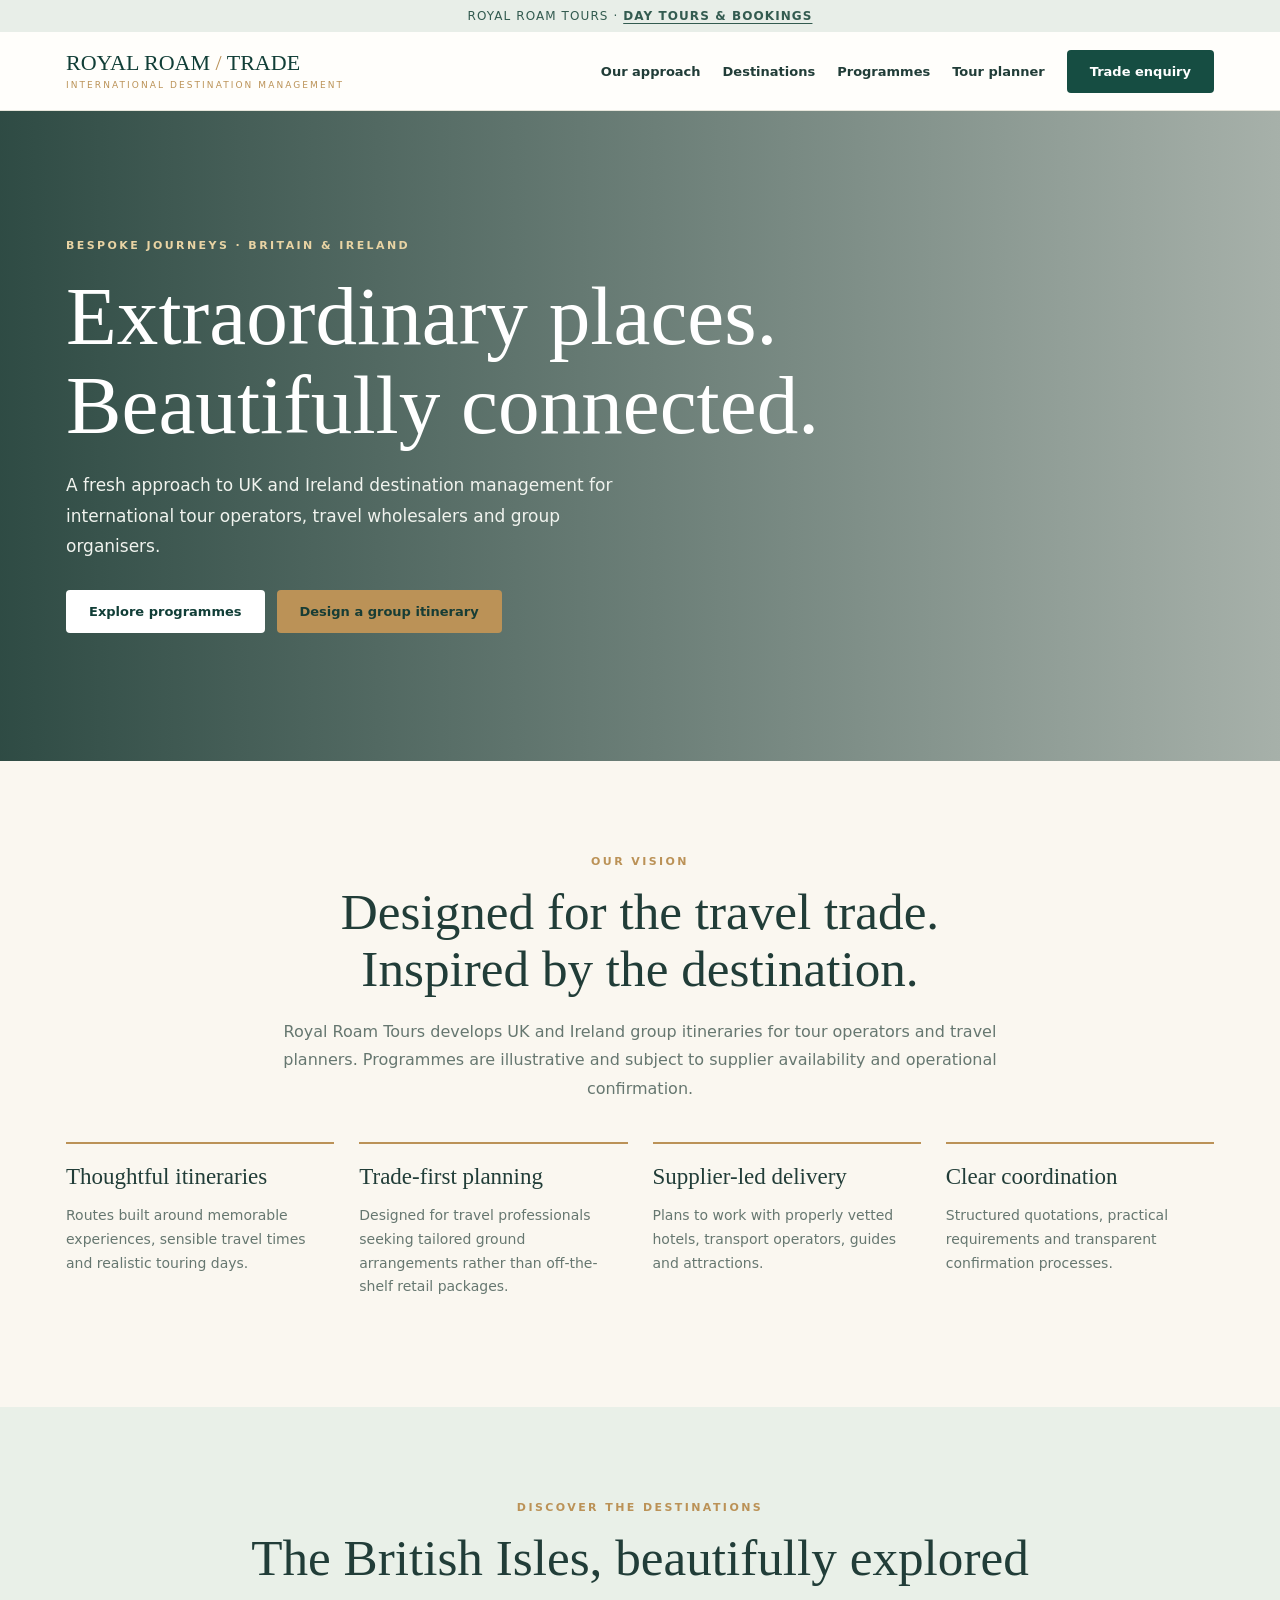
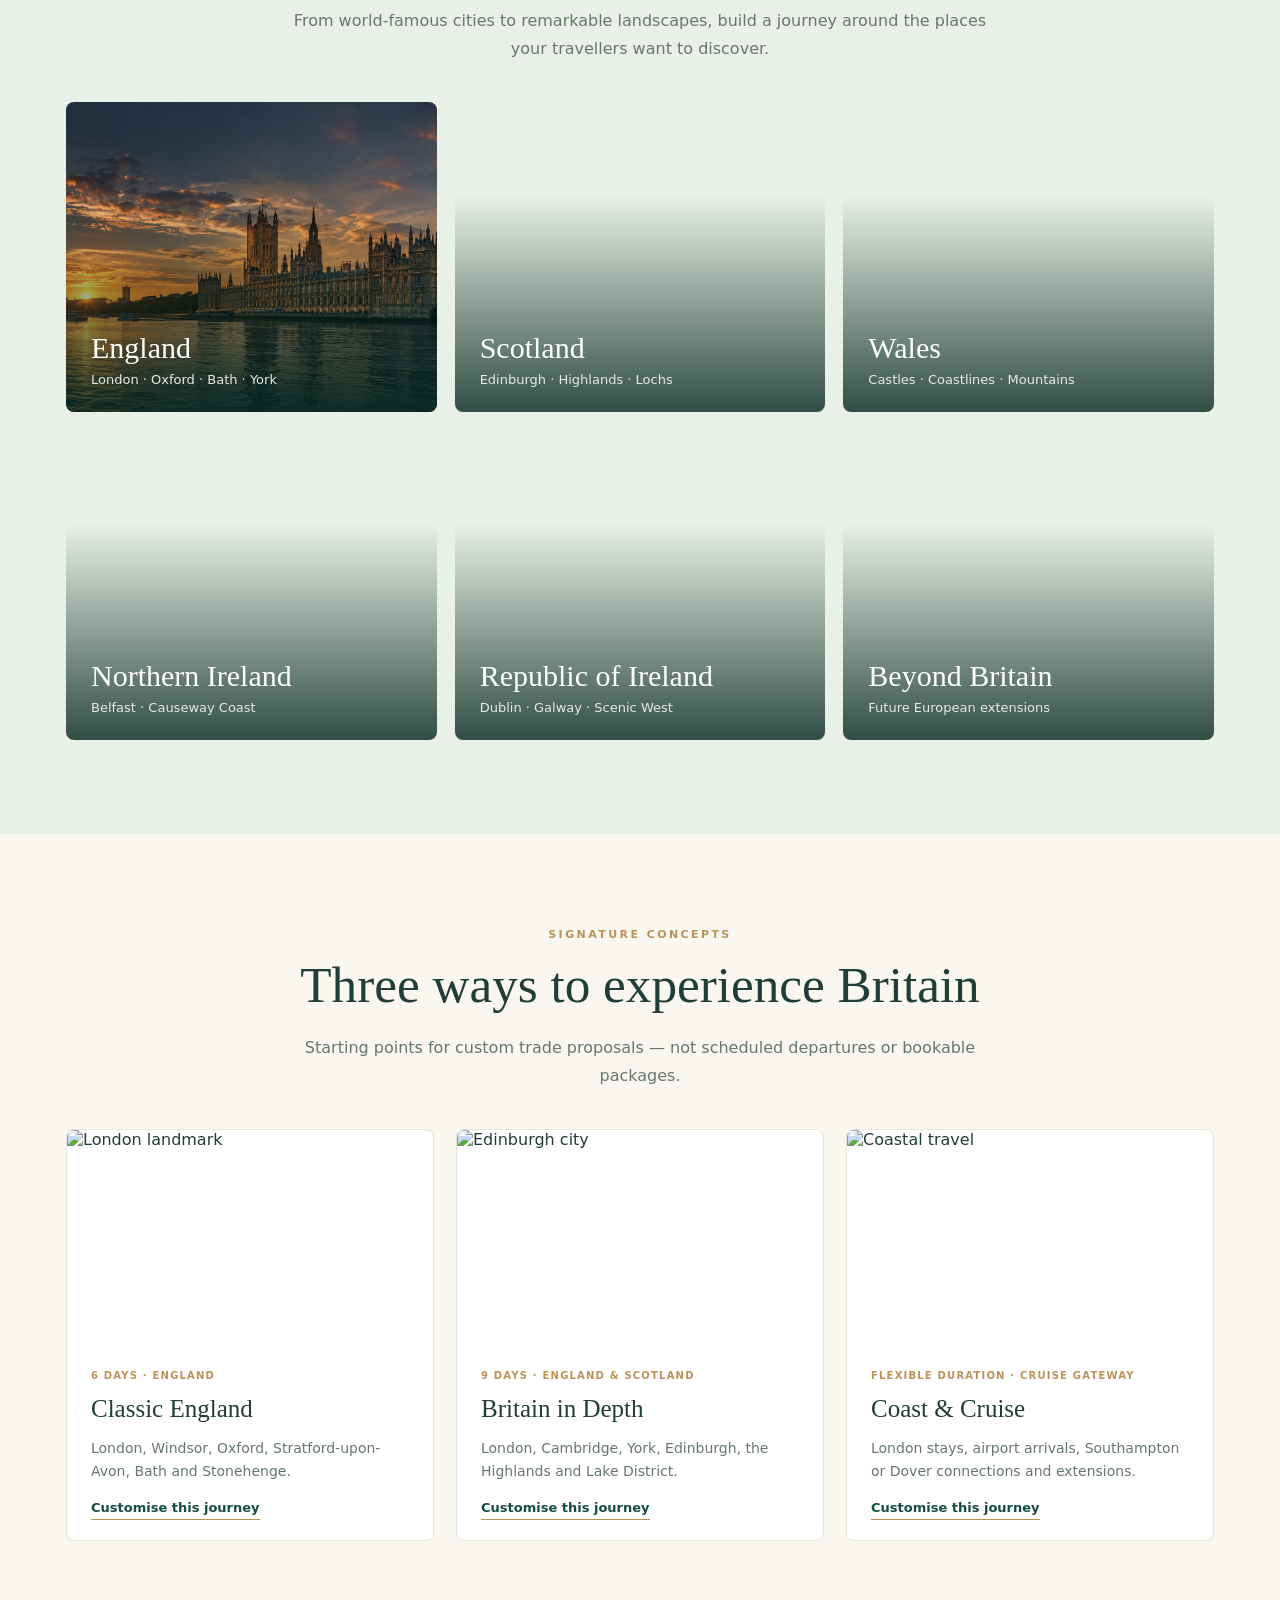
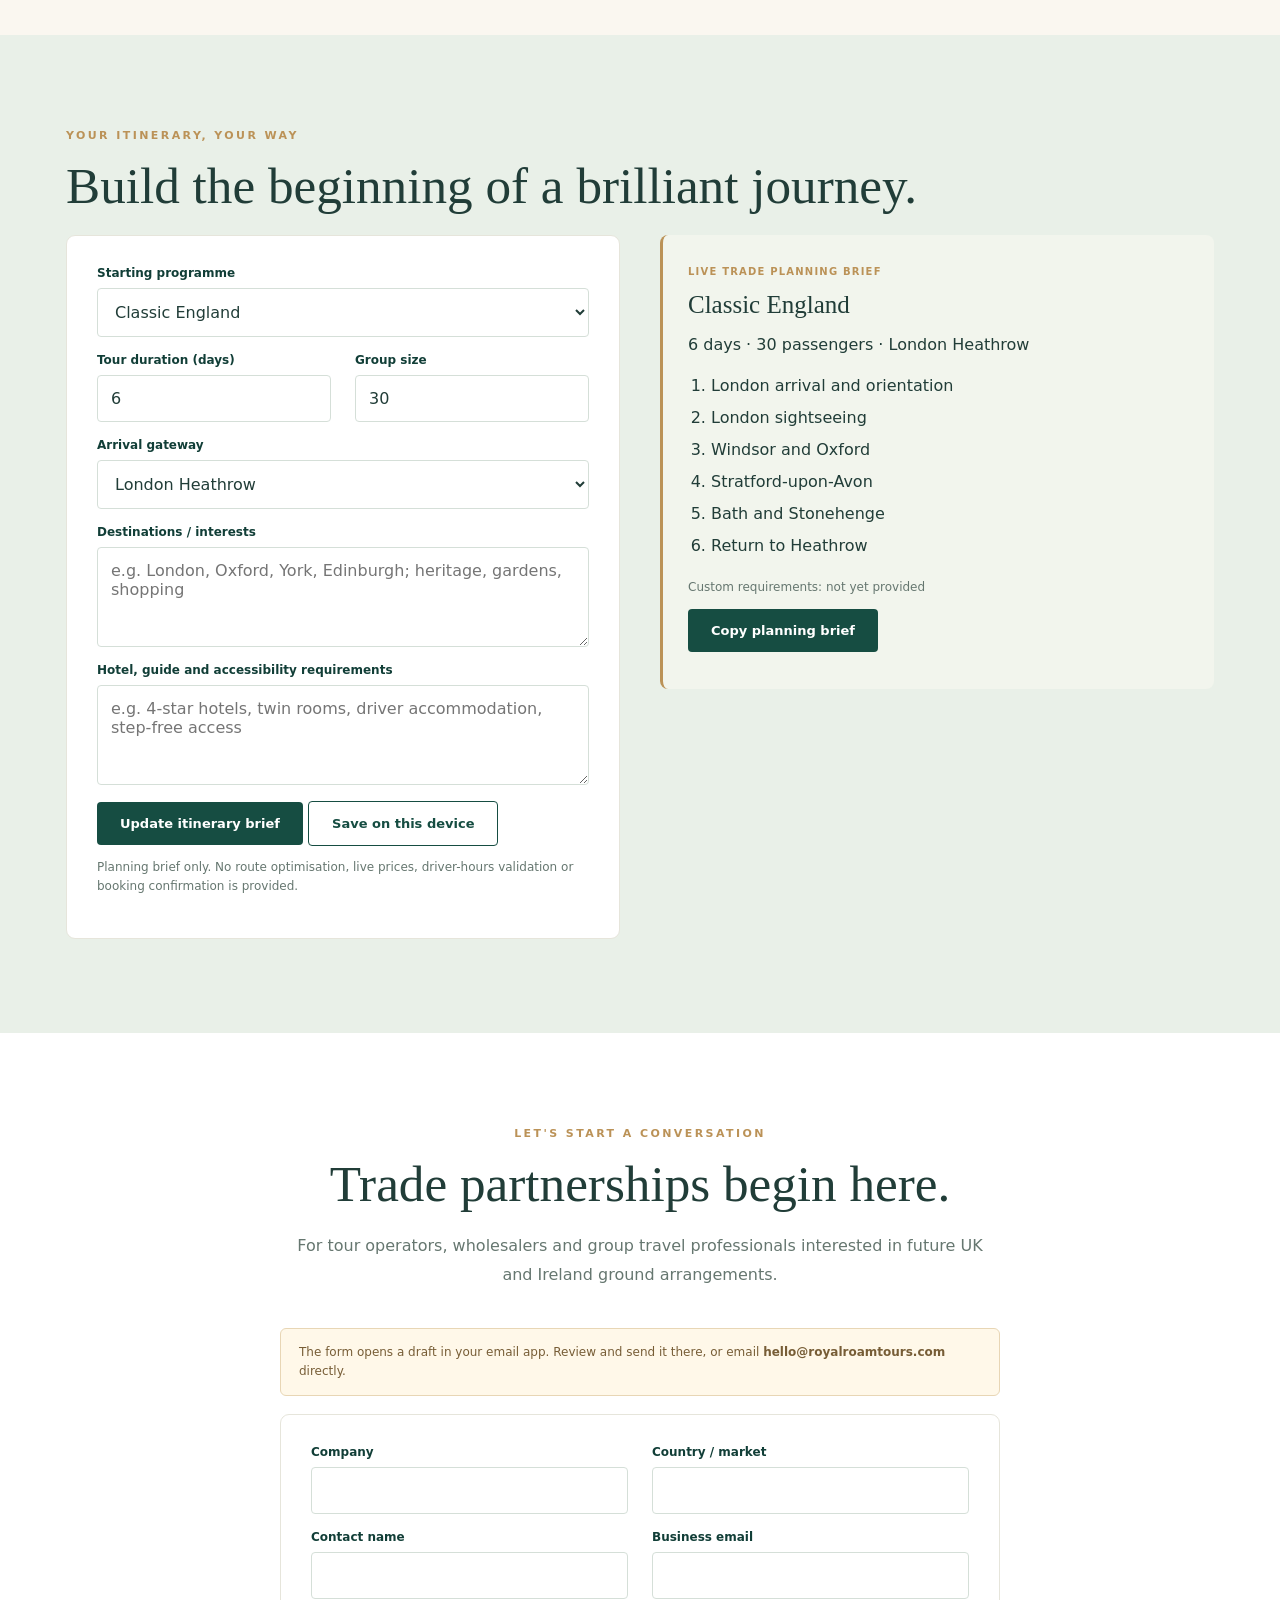
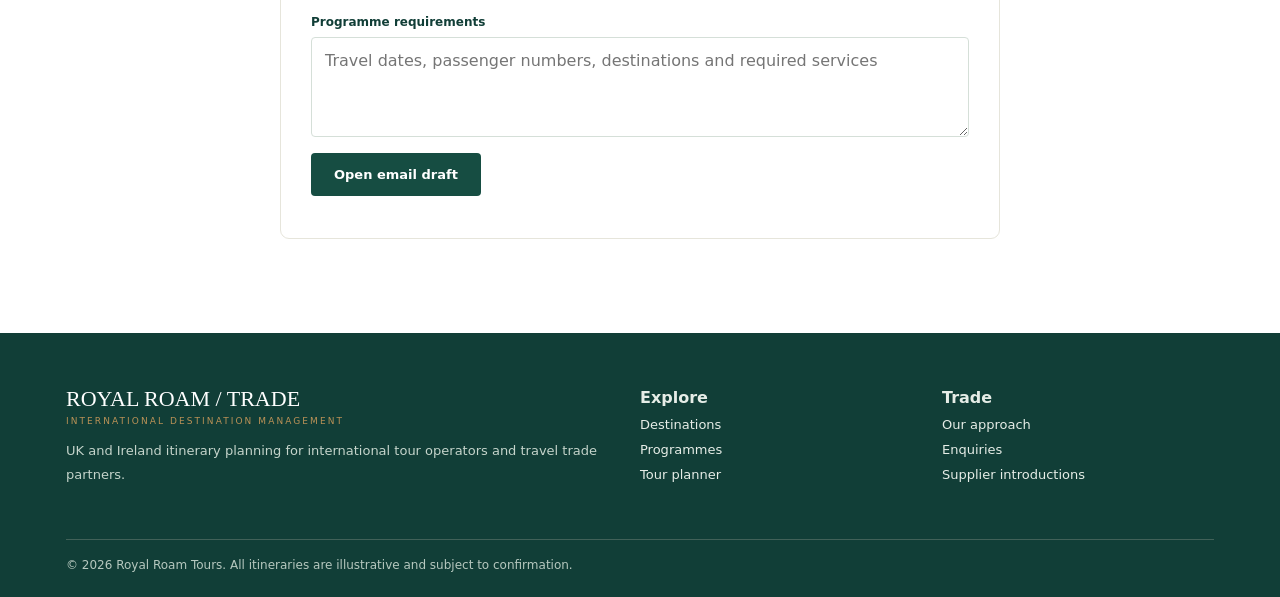
==== index.html @ 5bdb4b86 "Make Royal Roam Travel Trade the homepage" ====
<!doctype html><html lang="en"><head><meta charset="utf-8"><meta name="viewport" content="width=device-width,initial-scale=1"><meta name="description" content="Explore bespoke UK and Ireland group touring programmes, destination management and trade itinerary planning for international travel professionals."><title>Royal Roam Tours | UK &amp; Ireland Destination Management</title><link rel="canonical" href="https://royalroamtours.com/"><style>
:root{--green:#164d42;--deep:#113e37;--gold:#bb9257;--cream:#faf7f0;--ink:#213d38;--muted:#667770;--line:#e6e5db}*{box-sizing:border-box}html{scroll-behavior:smooth}body{margin:0;background:var(--cream);color:var(--ink);font-family:Inter,ui-sans-serif,system-ui,-apple-system,'Segoe UI',sans-serif}a{color:inherit;text-decoration:none}button,input,select,textarea{font:inherit}button{cursor:pointer}.wrap{max-width:1200px;margin:auto;padding:0 26px}.top{background:#e8eee8;color:#335b50;text-align:center;padding:9px;font-size:12px;letter-spacing:.09em;text-transform:uppercase}.nav{background:#fffefb;position:sticky;top:0;z-index:5;border-bottom:1px solid var(--line)}.navin{display:flex;align-items:center;justify-content:space-between;gap:18px;min-height:78px}.brand{font-family:Georgia,serif;font-size:22px;color:var(--deep);line-height:1}.brand small{display:block;font-family:system-ui;font-size:9px;letter-spacing:.23em;color:var(--gold);margin-top:7px}.links{display:flex;gap:22px;align-items:center;font-size:13px;font-weight:600}.btn{display:inline-flex;align-items:center;justify-content:center;border:0;background:var(--green);color:white;padding:14px 23px;border-radius:4px;font-weight:650;font-size:13px}.btn.alt{background:#fff;color:var(--deep)}.btn.outline{background:transparent;color:var(--green);border:1px solid var(--green)}.menu{display:none;background:none;border:0;font-size:24px;color:var(--green)}.hero{min-height:650px;display:flex;align-items:center;position:relative;background:linear-gradient(90deg,rgba(11,45,38,.85),rgba(11,45,38,.35)),url('https://images.unsplash.com/photo-1513635269975-59663e0ac1ad?w=1800&q=85') center/cover}.hero .content{max-width:760px;padding:100px 0;color:#fff}.eyebrow{font-size:11px;letter-spacing:.22em;text-transform:uppercase;color:var(--gold);font-weight:800}.hero .eyebrow{color:#e9d4a4}h1,h2,h3{font-family:Georgia,'Times New Roman',serif;font-weight:400}h1{font-size:clamp(44px,6.5vw,84px);line-height:1.07;margin:20px 0}h2{font-size:clamp(32px,4vw,52px);line-height:1.12;margin:15px 0 20px}h3{font-size:25px;margin:12px 0}.hero p{max-width:570px;font-size:17px;line-height:1.8;color:#f0f3ee}.actions{display:flex;gap:12px;flex-wrap:wrap;margin-top:28px}.section{padding:94px 0}.center{text-align:center}.intro{max-width:720px;margin:0 auto 38px;color:var(--muted);line-height:1.8}.grid{display:grid;grid-template-columns:repeat(3,1fr);gap:22px}.destgrid{display:grid;grid-template-columns:repeat(3,1fr);gap:18px}.destination{min-height:310px;border-radius:8px;overflow:hidden;position:relative;background-size:cover;background-position:center;display:flex;align-items:end}.destination:before{content:'';position:absolute;inset:0;background:linear-gradient(0deg,rgba(8,42,34,.82),transparent 70%)}.destination>div{position:relative;color:white;padding:25px}.destination h3{margin:0 0 7px;font-size:30px}.destination p{margin:0;color:#e9eae4;font-size:13px}.card{background:white;border:1px solid var(--line);border-radius:8px;overflow:hidden}.card img{width:100%;height:210px;object-fit:cover;display:block}.cardbody{padding:24px}.card p{line-height:1.65;color:var(--muted);font-size:14px}.pill{font-size:10px;letter-spacing:.12em;text-transform:uppercase;color:var(--gold);font-weight:800}.textlink{color:var(--green);font-weight:750;font-size:13px;border-bottom:1px solid var(--gold);padding-bottom:4px}.band{background:#e9f0e8}.features{display:grid;grid-template-columns:repeat(4,1fr);gap:25px}.feature{border-top:2px solid var(--gold);padding-top:20px}.feature b{font-family:Georgia,serif;font-size:23px;font-weight:400}.feature p{font-size:14px;line-height:1.7;color:var(--muted)}.builder{display:grid;grid-template-columns:1fr 1fr;gap:40px;align-items:start}.panel{background:white;padding:30px;border:1px solid var(--line);border-radius:9px}.field{display:flex;flex-direction:column;gap:8px;margin-bottom:16px}.field label{font-size:12px;font-weight:750;color:var(--deep)}input,select,textarea{padding:13px;border:1px solid #d5dfd8;background:#fff;border-radius:4px;width:100%;color:var(--ink)}textarea{min-height:100px;resize:vertical}.preview{background:#f2f5ed;padding:25px;border-radius:8px;border-left:3px solid var(--gold)}.preview ol{line-height:2;color:var(--ink);padding-left:23px}.small{font-size:12px;line-height:1.6;color:var(--muted)}.footer{background:var(--deep);color:#e6ede7;padding:55px 0 25px}.footergrid{display:grid;grid-template-columns:2fr 1fr 1fr;gap:30px}.footer p{font-size:13px;line-height:1.8;color:#c5d4cb}.footer a{display:block;font-size:13px;margin:10px 0}.copyright{margin-top:40px;border-top:1px solid #416158;padding-top:18px;color:#b6c8bf;font-size:12px}.notice{background:#fff8e9;border:1px solid #e8d6b5;padding:14px 18px;font-size:12px;line-height:1.6;color:#775d36;border-radius:6px}.two{display:grid;grid-template-columns:1fr 1fr;gap:24px}.contact{background:#fff}.status{font-size:12px;margin-top:12px;color:var(--green)}@media(max-width:850px){.links{display:none;position:absolute;top:78px;left:0;right:0;background:white;flex-direction:column;padding:20px;box-shadow:0 12px 25px #0001}.links.open{display:flex}.menu{display:block}.grid,.destgrid{grid-template-columns:repeat(2,1fr)}.features{grid-template-columns:repeat(2,1fr)}.builder{grid-template-columns:1fr}.hero{min-height:580px}}@media(max-width:560px){.wrap{padding:0 19px}.grid,.destgrid,.two,.footergrid{grid-template-columns:1fr}.section{padding:65px 0}.hero .content{padding:70px 0}.features{grid-template-columns:1fr 1fr}.navin{min-height:70px}.links{top:70px}.brand{font-size:18px}.panel{padding:20px}}
</style></head><body><div class="top" id="travel-trade">Royal Roam Tours · <a href="/tours.html" style="text-decoration:underline;text-underline-offset:3px;font-weight:700">Day tours &amp; bookings</a></div><header class="nav"><div class="wrap navin"><a class="brand" href="#home">ROYAL ROAM<span style="color:#b99158"> / </span>TRADE<small>INTERNATIONAL DESTINATION MANAGEMENT</small></a><button class="menu" id="menu" aria-label="Toggle navigation" aria-expanded="false">☰</button><nav class="links" id="links"><a href="#about">Our approach</a><a href="#destinations">Destinations</a><a href="#programmes">Programmes</a><a href="#planner">Tour planner</a><a href="#contact" class="btn">Trade enquiry</a></nav></div></header><main><section class="hero" id="home"><div class="wrap" style="width:100%"><div class="content"><div class="eyebrow">Bespoke journeys · Britain & Ireland</div><h1>Extraordinary places.<br>Beautifully connected.</h1><p>A fresh approach to UK and Ireland destination management for international tour operators, travel wholesalers and group organisers.</p><div class="actions"><a class="btn alt" href="#programmes">Explore programmes</a><a class="btn" style="background:#bb9257;color:#173d35" href="#planner">Design a group itinerary</a></div></div></div></section><section class="section" id="about"><div class="wrap center"><div class="eyebrow">Our vision</div><h2>Designed for the travel trade.<br>Inspired by the destination.</h2><p class="intro">Royal Roam Tours develops UK and Ireland group itineraries for tour operators and travel planners. Programmes are illustrative and subject to supplier availability and operational confirmation.</p><div class="features" style="text-align:left"><div class="feature"><b>Thoughtful itineraries</b><p>Routes built around memorable experiences, sensible travel times and realistic touring days.</p></div><div class="feature"><b>Trade-first planning</b><p>Designed for travel professionals seeking tailored ground arrangements rather than off-the-shelf retail packages.</p></div><div class="feature"><b>Supplier-led delivery</b><p>Plans to work with properly vetted hotels, transport operators, guides and attractions.</p></div><div class="feature"><b>Clear coordination</b><p>Structured quotations, practical requirements and transparent confirmation processes.</p></div></div></div></section><section class="section band" id="destinations"><div class="wrap"><div class="eyebrow center">Discover the destinations</div><h2 class="center">The British Isles, beautifully explored</h2><p class="intro center">From world-famous cities to remarkable landscapes, build a journey around the places your travellers want to discover.</p><div class="destgrid"><article class="destination" style="background-image:url('/london-hero.webp')"><div><h3>England</h3><p>London · Oxford · Bath · York</p></div></article><article class="destination" style="background-image:url('https://images.unsplash.com/photo-1506377585622-bedcbb027afc?w=900&q=80')"><div><h3>Scotland</h3><p>Edinburgh · Highlands · Lochs</p></div></article><article class="destination" style="background-image:url('https://images.unsplash.com/photo-1464822759023-fed622ff2c3b?w=900&q=80')"><div><h3>Wales</h3><p>Castles · Coastlines · Mountains</p></div></article><article class="destination" style="background-image:url('https://images.unsplash.com/photo-1488747279002-c8523379faaa?w=900&q=80')"><div><h3>Northern Ireland</h3><p>Belfast · Causeway Coast</p></div></article><article class="destination" style="background-image:url('https://images.unsplash.com/photo-1473448912268-2022ce9509d8?w=900&q=80')"><div><h3>Republic of Ireland</h3><p>Dublin · Galway · Scenic West</p></div></article><article class="destination" style="background-image:url('https://images.unsplash.com/photo-1499856871958-5b9627545d1a?w=900&q=80')"><div><h3>Beyond Britain</h3><p>Future European extensions</p></div></article></div></div></section><section class="section" id="programmes"><div class="wrap"><div class="eyebrow center">Signature concepts</div><h2 class="center">Three ways to experience Britain</h2><p class="intro center">Starting points for custom trade proposals — not scheduled departures or bookable packages.</p><div class="grid"><article class="card"><img loading="lazy" src="https://images.unsplash.com/photo-1486299267070-83823f5448dd?w=800&q=80" alt="London landmark"><div class="cardbody"><span class="pill">6 days · England</span><h3>Classic England</h3><p>London, Windsor, Oxford, Stratford-upon-Avon, Bath and Stonehenge.</p><a href="#planner" class="textlink" data-programme="Classic England">Customise this journey</a></div></article><article class="card"><img loading="lazy" src="https://images.unsplash.com/photo-1506377585622-bedcbb027afc?w=800&q=80" alt="Edinburgh city"><div class="cardbody"><span class="pill">9 days · England & Scotland</span><h3>Britain in Depth</h3><p>London, Cambridge, York, Edinburgh, the Highlands and Lake District.</p><a href="#planner" class="textlink" data-programme="Britain in Depth">Customise this journey</a></div></article><article class="card"><img loading="lazy" src="https://images.unsplash.com/photo-1544551763-46a013bb70d5?w=800&q=80" alt="Coastal travel"><div class="cardbody"><span class="pill">Flexible duration · Cruise gateway</span><h3>Coast & Cruise</h3><p>London stays, airport arrivals, Southampton or Dover connections and extensions.</p><a href="#planner" class="textlink" data-programme="Coast & Cruise">Customise this journey</a></div></article></div></div></section><section class="section band" id="planner"><div class="wrap"><div class="eyebrow">Your itinerary, your way</div><h2>Build the beginning of a brilliant journey.</h2><div class="builder"><form class="panel" id="plannerForm"><div class="field"><label for="programme">Starting programme</label><select id="programme"><option>Classic England</option><option>Britain in Depth</option><option>Coast & Cruise</option><option>Custom programme</option></select></div><div class="two"><div class="field"><label for="days">Tour duration (days)</label><input id="days" type="number" min="1" max="30" value="6"></div><div class="field"><label for="pax">Group size</label><input id="pax" type="number" min="1" max="100" value="30"></div></div><div class="field"><label for="start">Arrival gateway</label><select id="start"><option>London Heathrow</option><option>London Gatwick</option><option>Manchester</option><option>Edinburgh</option><option>Other / to confirm</option></select></div><div class="field"><label for="interests">Destinations / interests</label><textarea id="interests" placeholder="e.g. London, Oxford, York, Edinburgh; heritage, gardens, shopping"></textarea></div><div class="field"><label for="requirements">Hotel, guide and accessibility requirements</label><textarea id="requirements" placeholder="e.g. 4-star hotels, twin rooms, driver accommodation, step-free access"></textarea></div><button class="btn" type="submit">Update itinerary brief</button> <button class="btn outline" type="button" id="save">Save on this device</button><p class="small">Planning brief only. No route optimisation, live prices, driver-hours validation or booking confirmation is provided.</p></form><div class="preview"><span class="pill">Live trade planning brief</span><h3 id="previewTitle">Classic England</h3><p id="previewMeta">6 days · 30 passengers · London Heathrow</p><ol id="previewStops"><li>London arrival and orientation</li><li>London sightseeing</li><li>Windsor and Oxford</li><li>Stratford-upon-Avon</li><li>Bath and Stonehenge</li><li>Return to Heathrow</li></ol><p id="previewReq" class="small">Custom requirements: not yet provided.</p><button class="btn" id="brief" type="button">Copy planning brief</button><div class="status" id="status" role="status"></div></div></div></div></section><section class="section contact" id="contact"><div class="wrap"><div class="eyebrow center">Let's start a conversation</div><h2 class="center">Trade partnerships begin here.</h2><p class="intro center">For tour operators, wholesalers and group travel professionals interested in future UK and Ireland ground arrangements.</p><div style="max-width:720px;margin:auto"><div class="notice">The form opens a draft in your email app. Review and send it there, or email <a href="mailto:hello@royalroamtours.com"><strong>hello@royalroamtours.com</strong></a> directly.</div><form class="panel" id="enquiry" style="margin-top:18px"><div class="two"><div class="field"><label for="company">Company</label><input id="company" required></div><div class="field"><label for="market">Country / market</label><input id="market" required></div></div><div class="two"><div class="field"><label for="contactname">Contact name</label><input id="contactname" required></div><div class="field"><label for="email">Business email</label><input id="email" type="email" required></div></div><div class="field"><label for="enquirydetails">Programme requirements</label><textarea id="enquirydetails" required placeholder="Travel dates, passenger numbers, destinations and required services"></textarea></div><button class="btn" type="submit">Open email draft</button><p class="status" id="enquiryStatus" role="status"></p></form></div></div></section></main><footer class="footer"><div class="wrap"><div class="footergrid"><div><div class="brand" style="color:#fff">ROYAL ROAM / TRADE<small>INTERNATIONAL DESTINATION MANAGEMENT</small></div><p>UK and Ireland itinerary planning for international tour operators and travel trade partners.</p></div><div><b>Explore</b><a href="#destinations">Destinations</a><a href="#programmes">Programmes</a><a href="#planner">Tour planner</a></div><div><b>Trade</b><a href="#about">Our approach</a><a href="#contact">Enquiries</a><a href="#contact">Supplier introductions</a></div></div><div class="copyright">© <span id="year"></span> Royal Roam Tours. All itineraries are illustrative and subject to confirmation.</div></div></footer><script>
const $=id=>document.getElementById(id);$('year').textContent=new Date().getFullYear();$('menu').onclick=()=>{const open=$('links').classList.toggle('open');$('menu').setAttribute('aria-expanded',String(open))};document.querySelectorAll('.links a').forEach(a=>a.addEventListener('click',()=>{$('links').classList.remove('open');$('menu').setAttribute('aria-expanded','false')}));const routes={'Classic England':['London arrival and orientation','London sightseeing','Windsor and Oxford','Stratford-upon-Avon','Bath and Stonehenge','Return to Heathrow'],'Britain in Depth':['London arrival','London sightseeing','Cambridge and York','York to Edinburgh','Edinburgh sightseeing','Scottish Highlands','Highlands to Lake District','Lake District and southbound travel','Departure transfer'],'Coast & Cruise':['Airport or cruise gateway arrival','London stay or guided sightseeing','Port transfer or cruise extension'],'Custom programme':['Arrival and welcome','Tailored destination visits','Departure transfer']};let brief='';function update(){const name=$('programme').value,days=Number($('days').value)||1,pax=Number($('pax').value)||1,gate=$('start').value,interest=$('interests').value.trim(),req=$('requirements').value.trim();$('previewTitle').textContent=name;$('previewMeta').textContent=`${days} days · ${pax} passengers · ${gate}`;let stops=routes[name]||routes['Custom programme'];if(interest)stops=['Arrival via '+gate,...interest.split(/[,\n]/).map(s=>s.trim()).filter(Boolean).slice(0,15),'Departure transfer'];$('previewStops').replaceChildren(...stops.map(s=>{const li=document.createElement('li');li.textContent=s;return li}));$('previewReq').textContent='Custom requirements: '+(req||'not yet provided');brief=`Trade itinerary planning brief\nProgramme: ${name}\nDuration: ${days} days\nGroup size: ${pax}\nArrival: ${gate}\nStops / interests: ${interest||stops.join('; ')}\nRequirements: ${req||'To confirm'}\n\nIndicative planning only; subject to feasibility, supplier confirmation and compliance checks.`;return {name,days,pax,gate,interest,req}}$('plannerForm').onsubmit=e=>{e.preventDefault();update();$('status').textContent='Planning brief updated.'};document.querySelectorAll('[data-programme]').forEach(a=>a.onclick=()=>{$('programme').value=a.dataset.programme;$('days').value=a.dataset.programme==='Britain in Depth'?9:a.dataset.programme==='Coast & Cruise'?3:6;update()});$('save').onclick=()=>{const data=update();try{localStorage.setItem('dmc-draft',JSON.stringify(data));$('status').textContent='Saved locally in this browser.'}catch{$('status').textContent='Local storage unavailable; use Copy planning brief.'}};$('brief').onclick=async()=>{update();try{await navigator.clipboard.writeText(brief);$('status').textContent='Planning brief copied.'}catch{$('status').textContent='Clipboard unavailable. Select and copy the preview manually.'}};try{const draft=JSON.parse(localStorage.getItem('dmc-draft')||'null');if(draft){$('programme').value=draft.name;$('days').value=draft.days;$('pax').value=draft.pax;$('start').value=draft.gate;$('interests').value=draft.interest;$('requirements').value=draft.req}}catch{}update();$('enquiry').onsubmit=async e=>{e.preventDefault();const text=`DMC trade enquiry (draft)\nCompany: ${$('company').value}\nMarket: ${$('market').value}\nContact: ${$('contactname').value}\nEmail: ${$('email').value}\nRequirements: ${$('enquirydetails').value}`;$('enquiryStatus').textContent='Send the draft from your email app to complete your enquiry.';window.location.href='mailto:hello@royalroamtours.com?subject='+encodeURIComponent('Royal Roam Tours trade enquiry')+'&body='+encodeURIComponent(text);};
</script></body></html>
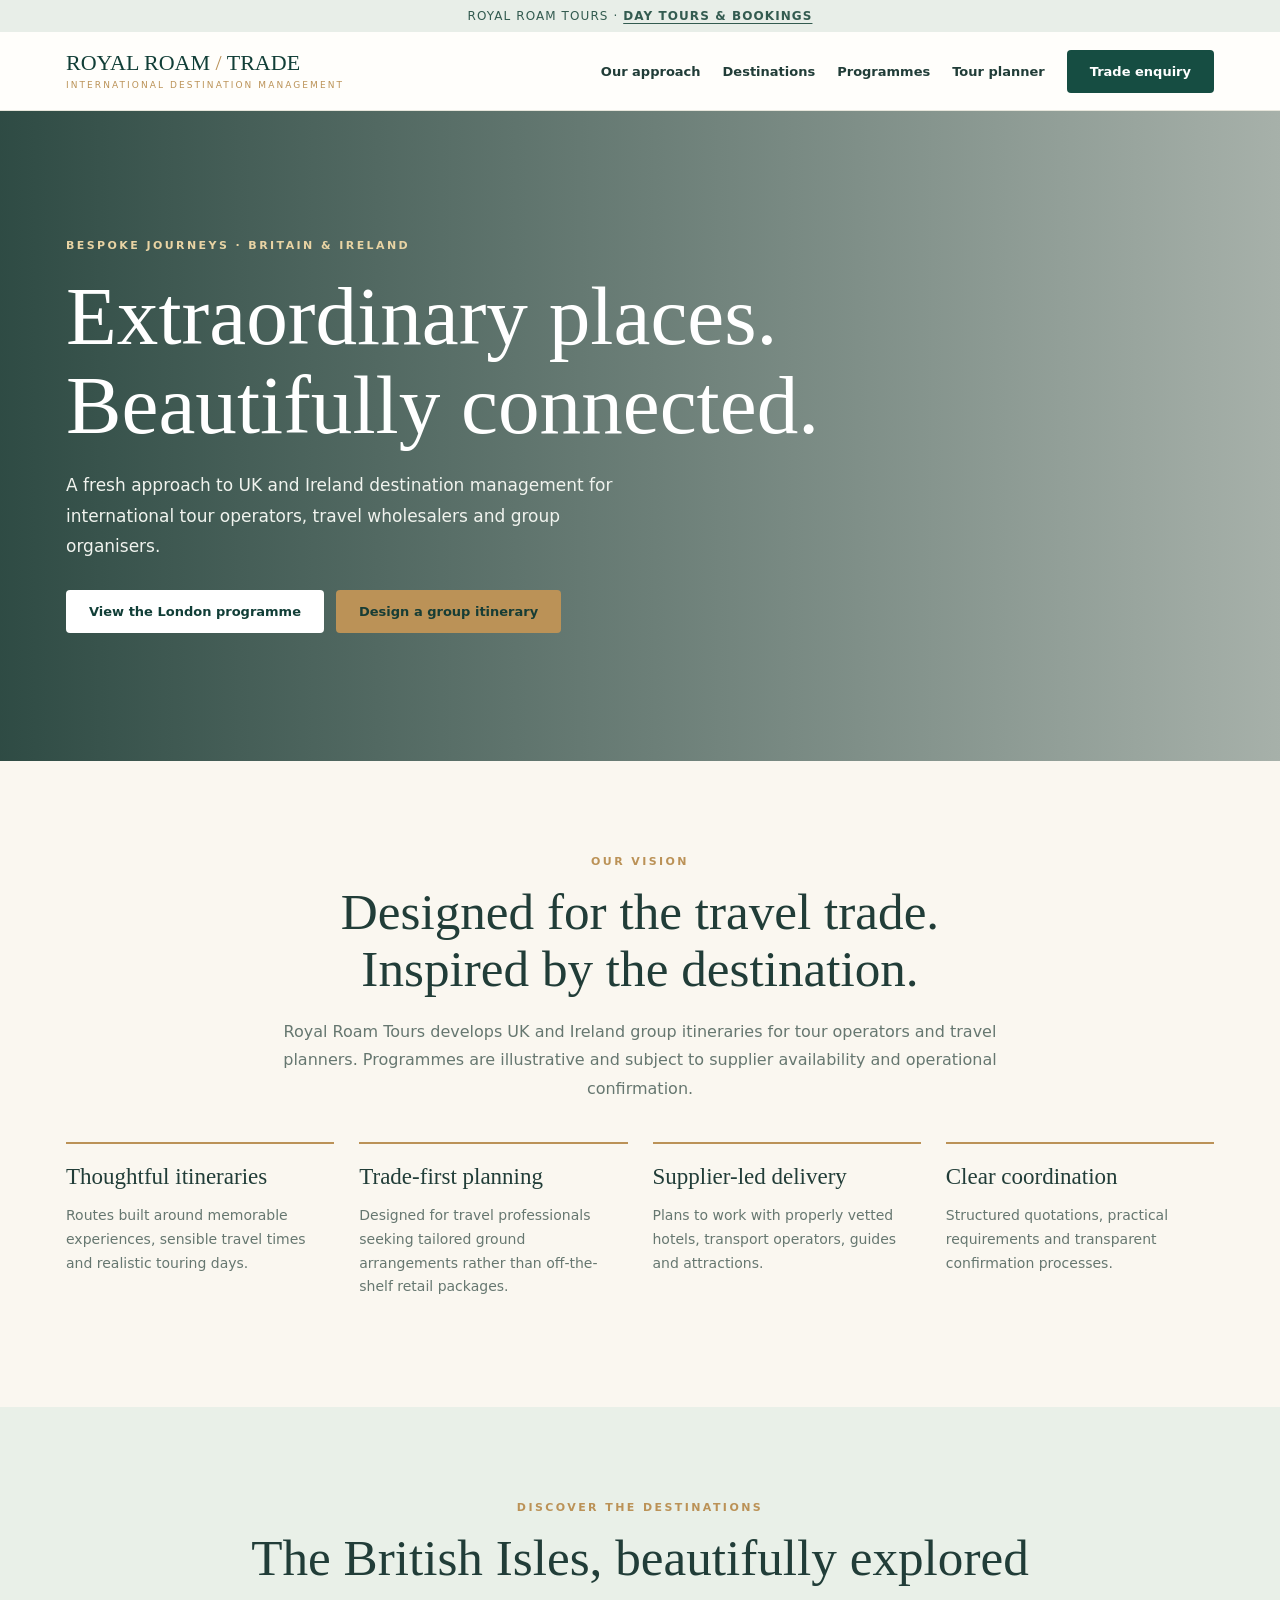
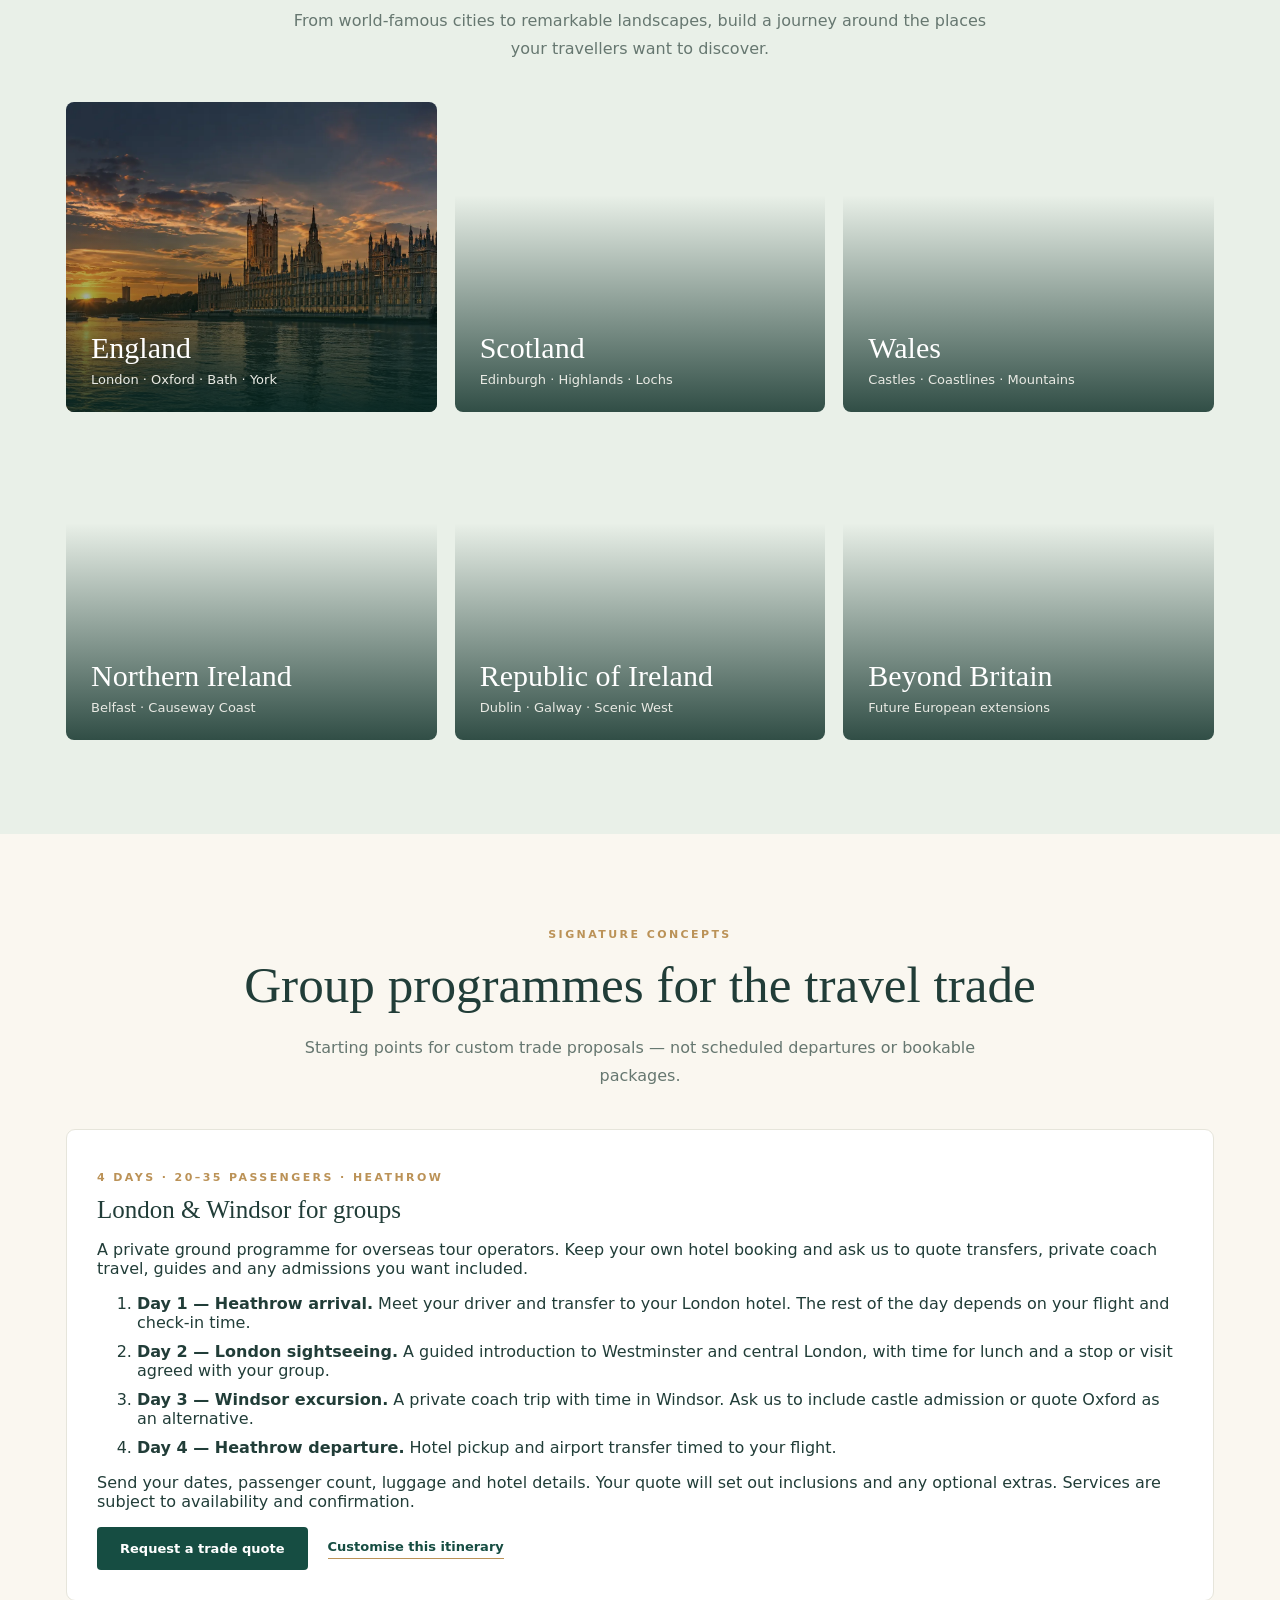
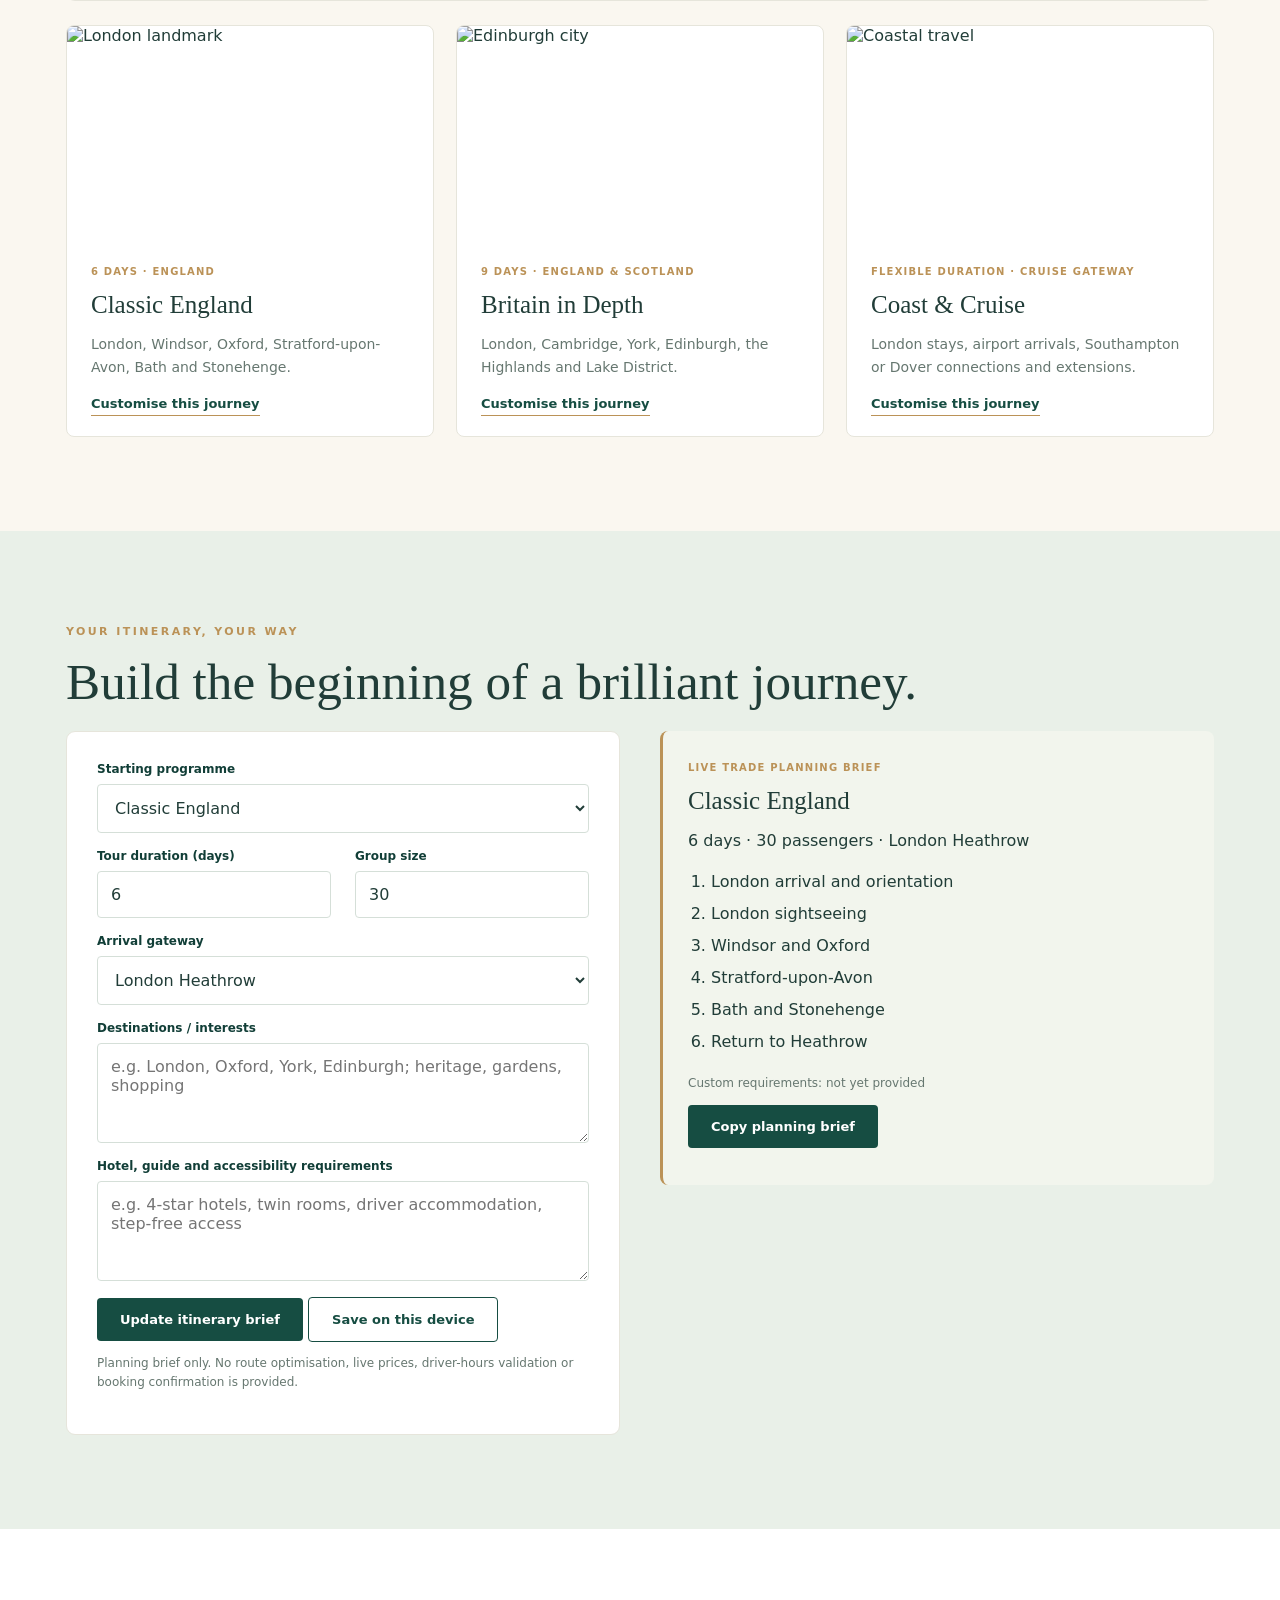
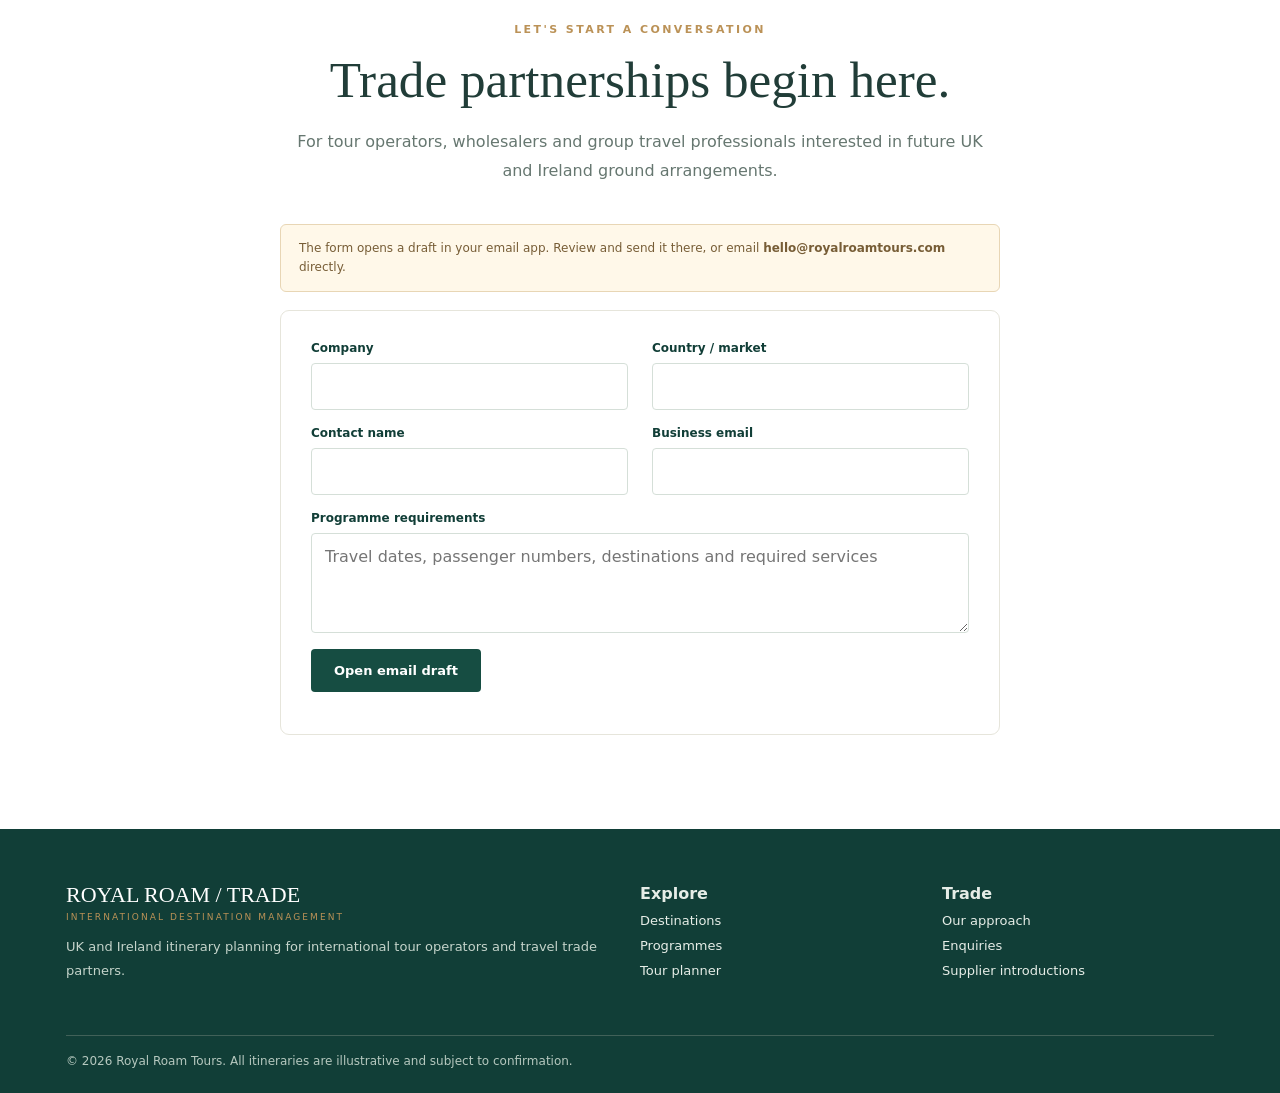
==== commit 727c3978: "Launch four-day London and Windsor trade programme" ====
--- a/index.html
+++ b/index.html
@@ -1,5 +1,24 @@
 <!doctype html><html lang="en"><head><meta charset="utf-8"><meta name="viewport" content="width=device-width,initial-scale=1"><meta name="description" content="Explore bespoke UK and Ireland group touring programmes, destination management and trade itinerary planning for international travel professionals."><title>Royal Roam Tours | UK &amp; Ireland Destination Management</title><link rel="canonical" href="https://royalroamtours.com/"><style>
 :root{--green:#164d42;--deep:#113e37;--gold:#bb9257;--cream:#faf7f0;--ink:#213d38;--muted:#667770;--line:#e6e5db}*{box-sizing:border-box}html{scroll-behavior:smooth}body{margin:0;background:var(--cream);color:var(--ink);font-family:Inter,ui-sans-serif,system-ui,-apple-system,'Segoe UI',sans-serif}a{color:inherit;text-decoration:none}button,input,select,textarea{font:inherit}button{cursor:pointer}.wrap{max-width:1200px;margin:auto;padding:0 26px}.top{background:#e8eee8;color:#335b50;text-align:center;padding:9px;font-size:12px;letter-spacing:.09em;text-transform:uppercase}.nav{background:#fffefb;position:sticky;top:0;z-index:5;border-bottom:1px solid var(--line)}.navin{display:flex;align-items:center;justify-content:space-between;gap:18px;min-height:78px}.brand{font-family:Georgia,serif;font-size:22px;color:var(--deep);line-height:1}.brand small{display:block;font-family:system-ui;font-size:9px;letter-spacing:.23em;color:var(--gold);margin-top:7px}.links{display:flex;gap:22px;align-items:center;font-size:13px;font-weight:600}.btn{display:inline-flex;align-items:center;justify-content:center;border:0;background:var(--green);color:white;padding:14px 23px;border-radius:4px;font-weight:650;font-size:13px}.btn.alt{background:#fff;color:var(--deep)}.btn.outline{background:transparent;color:var(--green);border:1px solid var(--green)}.menu{display:none;background:none;border:0;font-size:24px;color:var(--green)}.hero{min-height:650px;display:flex;align-items:center;position:relative;background:linear-gradient(90deg,rgba(11,45,38,.85),rgba(11,45,38,.35)),url('https://images.unsplash.com/photo-1513635269975-59663e0ac1ad?w=1800&q=85') center/cover}.hero .content{max-width:760px;padding:100px 0;color:#fff}.eyebrow{font-size:11px;letter-spacing:.22em;text-transform:uppercase;color:var(--gold);font-weight:800}.hero .eyebrow{color:#e9d4a4}h1,h2,h3{font-family:Georgia,'Times New Roman',serif;font-weight:400}h1{font-size:clamp(44px,6.5vw,84px);line-height:1.07;margin:20px 0}h2{font-size:clamp(32px,4vw,52px);line-height:1.12;margin:15px 0 20px}h3{font-size:25px;margin:12px 0}.hero p{max-width:570px;font-size:17px;line-height:1.8;color:#f0f3ee}.actions{display:flex;gap:12px;flex-wrap:wrap;margin-top:28px}.section{padding:94px 0}.center{text-align:center}.intro{max-width:720px;margin:0 auto 38px;color:var(--muted);line-height:1.8}.grid{display:grid;grid-template-columns:repeat(3,1fr);gap:22px}.destgrid{display:grid;grid-template-columns:repeat(3,1fr);gap:18px}.destination{min-height:310px;border-radius:8px;overflow:hidden;position:relative;background-size:cover;background-position:center;display:flex;align-items:end}.destination:before{content:'';position:absolute;inset:0;background:linear-gradient(0deg,rgba(8,42,34,.82),transparent 70%)}.destination>div{position:relative;color:white;padding:25px}.destination h3{margin:0 0 7px;font-size:30px}.destination p{margin:0;color:#e9eae4;font-size:13px}.card{background:white;border:1px solid var(--line);border-radius:8px;overflow:hidden}.card img{width:100%;height:210px;object-fit:cover;display:block}.cardbody{padding:24px}.card p{line-height:1.65;color:var(--muted);font-size:14px}.pill{font-size:10px;letter-spacing:.12em;text-transform:uppercase;color:var(--gold);font-weight:800}.textlink{color:var(--green);font-weight:750;font-size:13px;border-bottom:1px solid var(--gold);padding-bottom:4px}.band{background:#e9f0e8}.features{display:grid;grid-template-columns:repeat(4,1fr);gap:25px}.feature{border-top:2px solid var(--gold);padding-top:20px}.feature b{font-family:Georgia,serif;font-size:23px;font-weight:400}.feature p{font-size:14px;line-height:1.7;color:var(--muted)}.builder{display:grid;grid-template-columns:1fr 1fr;gap:40px;align-items:start}.panel{background:white;padding:30px;border:1px solid var(--line);border-radius:9px}.field{display:flex;flex-direction:column;gap:8px;margin-bottom:16px}.field label{font-size:12px;font-weight:750;color:var(--deep)}input,select,textarea{padding:13px;border:1px solid #d5dfd8;background:#fff;border-radius:4px;width:100%;color:var(--ink)}textarea{min-height:100px;resize:vertical}.preview{background:#f2f5ed;padding:25px;border-radius:8px;border-left:3px solid var(--gold)}.preview ol{line-height:2;color:var(--ink);padding-left:23px}.small{font-size:12px;line-height:1.6;color:var(--muted)}.footer{background:var(--deep);color:#e6ede7;padding:55px 0 25px}.footergrid{display:grid;grid-template-columns:2fr 1fr 1fr;gap:30px}.footer p{font-size:13px;line-height:1.8;color:#c5d4cb}.footer a{display:block;font-size:13px;margin:10px 0}.copyright{margin-top:40px;border-top:1px solid #416158;padding-top:18px;color:#b6c8bf;font-size:12px}.notice{background:#fff8e9;border:1px solid #e8d6b5;padding:14px 18px;font-size:12px;line-height:1.6;color:#775d36;border-radius:6px}.two{display:grid;grid-template-columns:1fr 1fr;gap:24px}.contact{background:#fff}.status{font-size:12px;margin-top:12px;color:var(--green)}@media(max-width:850px){.links{display:none;position:absolute;top:78px;left:0;right:0;background:white;flex-direction:column;padding:20px;box-shadow:0 12px 25px #0001}.links.open{display:flex}.menu{display:block}.grid,.destgrid{grid-template-columns:repeat(2,1fr)}.features{grid-template-columns:repeat(2,1fr)}.builder{grid-template-columns:1fr}.hero{min-height:580px}}@media(max-width:560px){.wrap{padding:0 19px}.grid,.destgrid,.two,.footergrid{grid-template-columns:1fr}.section{padding:65px 0}.hero .content{padding:70px 0}.features{grid-template-columns:1fr 1fr}.navin{min-height:70px}.links{top:70px}.brand{font-size:18px}.panel{padding:20px}}
-</style></head><body><div class="top" id="travel-trade">Royal Roam Tours · <a href="/tours.html" style="text-decoration:underline;text-underline-offset:3px;font-weight:700">Day tours &amp; bookings</a></div><header class="nav"><div class="wrap navin"><a class="brand" href="#home">ROYAL ROAM<span style="color:#b99158"> / </span>TRADE<small>INTERNATIONAL DESTINATION MANAGEMENT</small></a><button class="menu" id="menu" aria-label="Toggle navigation" aria-expanded="false">☰</button><nav class="links" id="links"><a href="#about">Our approach</a><a href="#destinations">Destinations</a><a href="#programmes">Programmes</a><a href="#planner">Tour planner</a><a href="#contact" class="btn">Trade enquiry</a></nav></div></header><main><section class="hero" id="home"><div class="wrap" style="width:100%"><div class="content"><div class="eyebrow">Bespoke journeys · Britain & Ireland</div><h1>Extraordinary places.<br>Beautifully connected.</h1><p>A fresh approach to UK and Ireland destination management for international tour operators, travel wholesalers and group organisers.</p><div class="actions"><a class="btn alt" href="#programmes">Explore programmes</a><a class="btn" style="background:#bb9257;color:#173d35" href="#planner">Design a group itinerary</a></div></div></div></section><section class="section" id="about"><div class="wrap center"><div class="eyebrow">Our vision</div><h2>Designed for the travel trade.<br>Inspired by the destination.</h2><p class="intro">Royal Roam Tours develops UK and Ireland group itineraries for tour operators and travel planners. Programmes are illustrative and subject to supplier availability and operational confirmation.</p><div class="features" style="text-align:left"><div class="feature"><b>Thoughtful itineraries</b><p>Routes built around memorable experiences, sensible travel times and realistic touring days.</p></div><div class="feature"><b>Trade-first planning</b><p>Designed for travel professionals seeking tailored ground arrangements rather than off-the-shelf retail packages.</p></div><div class="feature"><b>Supplier-led delivery</b><p>Plans to work with properly vetted hotels, transport operators, guides and attractions.</p></div><div class="feature"><b>Clear coordination</b><p>Structured quotations, practical requirements and transparent confirmation processes.</p></div></div></div></section><section class="section band" id="destinations"><div class="wrap"><div class="eyebrow center">Discover the destinations</div><h2 class="center">The British Isles, beautifully explored</h2><p class="intro center">From world-famous cities to remarkable landscapes, build a journey around the places your travellers want to discover.</p><div class="destgrid"><article class="destination" style="background-image:url('/london-hero.webp')"><div><h3>England</h3><p>London · Oxford · Bath · York</p></div></article><article class="destination" style="background-image:url('https://images.unsplash.com/photo-1506377585622-bedcbb027afc?w=900&q=80')"><div><h3>Scotland</h3><p>Edinburgh · Highlands · Lochs</p></div></article><article class="destination" style="background-image:url('https://images.unsplash.com/photo-1464822759023-fed622ff2c3b?w=900&q=80')"><div><h3>Wales</h3><p>Castles · Coastlines · Mountains</p></div></article><article class="destination" style="background-image:url('https://images.unsplash.com/photo-1488747279002-c8523379faaa?w=900&q=80')"><div><h3>Northern Ireland</h3><p>Belfast · Causeway Coast</p></div></article><article class="destination" style="background-image:url('https://images.unsplash.com/photo-1473448912268-2022ce9509d8?w=900&q=80')"><div><h3>Republic of Ireland</h3><p>Dublin · Galway · Scenic West</p></div></article><article class="destination" style="background-image:url('https://images.unsplash.com/photo-1499856871958-5b9627545d1a?w=900&q=80')"><div><h3>Beyond Britain</h3><p>Future European extensions</p></div></article></div></div></section><section class="section" id="programmes"><div class="wrap"><div class="eyebrow center">Signature concepts</div><h2 class="center">Three ways to experience Britain</h2><p class="intro center">Starting points for custom trade proposals — not scheduled departures or bookable packages.</p><div class="grid"><article class="card"><img loading="lazy" src="https://images.unsplash.com/photo-1486299267070-83823f5448dd?w=800&q=80" alt="London landmark"><div class="cardbody"><span class="pill">6 days · England</span><h3>Classic England</h3><p>London, Windsor, Oxford, Stratford-upon-Avon, Bath and Stonehenge.</p><a href="#planner" class="textlink" data-programme="Classic England">Customise this journey</a></div></article><article class="card"><img loading="lazy" src="https://images.unsplash.com/photo-1506377585622-bedcbb027afc?w=800&q=80" alt="Edinburgh city"><div class="cardbody"><span class="pill">9 days · England & Scotland</span><h3>Britain in Depth</h3><p>London, Cambridge, York, Edinburgh, the Highlands and Lake District.</p><a href="#planner" class="textlink" data-programme="Britain in Depth">Customise this journey</a></div></article><article class="card"><img loading="lazy" src="https://images.unsplash.com/photo-1544551763-46a013bb70d5?w=800&q=80" alt="Coastal travel"><div class="cardbody"><span class="pill">Flexible duration · Cruise gateway</span><h3>Coast & Cruise</h3><p>London stays, airport arrivals, Southampton or Dover connections and extensions.</p><a href="#planner" class="textlink" data-programme="Coast & Cruise">Customise this journey</a></div></article></div></div></section><section class="section band" id="planner"><div class="wrap"><div class="eyebrow">Your itinerary, your way</div><h2>Build the beginning of a brilliant journey.</h2><div class="builder"><form class="panel" id="plannerForm"><div class="field"><label for="programme">Starting programme</label><select id="programme"><option>Classic England</option><option>Britain in Depth</option><option>Coast & Cruise</option><option>Custom programme</option></select></div><div class="two"><div class="field"><label for="days">Tour duration (days)</label><input id="days" type="number" min="1" max="30" value="6"></div><div class="field"><label for="pax">Group size</label><input id="pax" type="number" min="1" max="100" value="30"></div></div><div class="field"><label for="start">Arrival gateway</label><select id="start"><option>London Heathrow</option><option>London Gatwick</option><option>Manchester</option><option>Edinburgh</option><option>Other / to confirm</option></select></div><div class="field"><label for="interests">Destinations / interests</label><textarea id="interests" placeholder="e.g. London, Oxford, York, Edinburgh; heritage, gardens, shopping"></textarea></div><div class="field"><label for="requirements">Hotel, guide and accessibility requirements</label><textarea id="requirements" placeholder="e.g. 4-star hotels, twin rooms, driver accommodation, step-free access"></textarea></div><button class="btn" type="submit">Update itinerary brief</button> <button class="btn outline" type="button" id="save">Save on this device</button><p class="small">Planning brief only. No route optimisation, live prices, driver-hours validation or booking confirmation is provided.</p></form><div class="preview"><span class="pill">Live trade planning brief</span><h3 id="previewTitle">Classic England</h3><p id="previewMeta">6 days · 30 passengers · London Heathrow</p><ol id="previewStops"><li>London arrival and orientation</li><li>London sightseeing</li><li>Windsor and Oxford</li><li>Stratford-upon-Avon</li><li>Bath and Stonehenge</li><li>Return to Heathrow</li></ol><p id="previewReq" class="small">Custom requirements: not yet provided.</p><button class="btn" id="brief" type="button">Copy planning brief</button><div class="status" id="status" role="status"></div></div></div></div></section><section class="section contact" id="contact"><div class="wrap"><div class="eyebrow center">Let's start a conversation</div><h2 class="center">Trade partnerships begin here.</h2><p class="intro center">For tour operators, wholesalers and group travel professionals interested in future UK and Ireland ground arrangements.</p><div style="max-width:720px;margin:auto"><div class="notice">The form opens a draft in your email app. Review and send it there, or email <a href="mailto:hello@royalroamtours.com"><strong>hello@royalroamtours.com</strong></a> directly.</div><form class="panel" id="enquiry" style="margin-top:18px"><div class="two"><div class="field"><label for="company">Company</label><input id="company" required></div><div class="field"><label for="market">Country / market</label><input id="market" required></div></div><div class="two"><div class="field"><label for="contactname">Contact name</label><input id="contactname" required></div><div class="field"><label for="email">Business email</label><input id="email" type="email" required></div></div><div class="field"><label for="enquirydetails">Programme requirements</label><textarea id="enquirydetails" required placeholder="Travel dates, passenger numbers, destinations and required services"></textarea></div><button class="btn" type="submit">Open email draft</button><p class="status" id="enquiryStatus" role="status"></p></form></div></div></section></main><footer class="footer"><div class="wrap"><div class="footergrid"><div><div class="brand" style="color:#fff">ROYAL ROAM / TRADE<small>INTERNATIONAL DESTINATION MANAGEMENT</small></div><p>UK and Ireland itinerary planning for international tour operators and travel trade partners.</p></div><div><b>Explore</b><a href="#destinations">Destinations</a><a href="#programmes">Programmes</a><a href="#planner">Tour planner</a></div><div><b>Trade</b><a href="#about">Our approach</a><a href="#contact">Enquiries</a><a href="#contact">Supplier introductions</a></div></div><div class="copyright">© <span id="year"></span> Royal Roam Tours. All itineraries are illustrative and subject to confirmation.</div></div></footer><script>
-const $=id=>document.getElementById(id);$('year').textContent=new Date().getFullYear();$('menu').onclick=()=>{const open=$('links').classList.toggle('open');$('menu').setAttribute('aria-expanded',String(open))};document.querySelectorAll('.links a').forEach(a=>a.addEventListener('click',()=>{$('links').classList.remove('open');$('menu').setAttribute('aria-expanded','false')}));const routes={'Classic England':['London arrival and orientation','London sightseeing','Windsor and Oxford','Stratford-upon-Avon','Bath and Stonehenge','Return to Heathrow'],'Britain in Depth':['London arrival','London sightseeing','Cambridge and York','York to Edinburgh','Edinburgh sightseeing','Scottish Highlands','Highlands to Lake District','Lake District and southbound travel','Departure transfer'],'Coast & Cruise':['Airport or cruise gateway arrival','London stay or guided sightseeing','Port transfer or cruise extension'],'Custom programme':['Arrival and welcome','Tailored destination visits','Departure transfer']};let brief='';function update(){const name=$('programme').value,days=Number($('days').value)||1,pax=Number($('pax').value)||1,gate=$('start').value,interest=$('interests').value.trim(),req=$('requirements').value.trim();$('previewTitle').textContent=name;$('previewMeta').textContent=`${days} days · ${pax} passengers · ${gate}`;let stops=routes[name]||routes['Custom programme'];if(interest)stops=['Arrival via '+gate,...interest.split(/[,\n]/).map(s=>s.trim()).filter(Boolean).slice(0,15),'Departure transfer'];$('previewStops').replaceChildren(...stops.map(s=>{const li=document.createElement('li');li.textContent=s;return li}));$('previewReq').textContent='Custom requirements: '+(req||'not yet provided');brief=`Trade itinerary planning brief\nProgramme: ${name}\nDuration: ${days} days\nGroup size: ${pax}\nArrival: ${gate}\nStops / interests: ${interest||stops.join('; ')}\nRequirements: ${req||'To confirm'}\n\nIndicative planning only; subject to feasibility, supplier confirmation and compliance checks.`;return {name,days,pax,gate,interest,req}}$('plannerForm').onsubmit=e=>{e.preventDefault();update();$('status').textContent='Planning brief updated.'};document.querySelectorAll('[data-programme]').forEach(a=>a.onclick=()=>{$('programme').value=a.dataset.programme;$('days').value=a.dataset.programme==='Britain in Depth'?9:a.dataset.programme==='Coast & Cruise'?3:6;update()});$('save').onclick=()=>{const data=update();try{localStorage.setItem('dmc-draft',JSON.stringify(data));$('status').textContent='Saved locally in this browser.'}catch{$('status').textContent='Local storage unavailable; use Copy planning brief.'}};$('brief').onclick=async()=>{update();try{await navigator.clipboard.writeText(brief);$('status').textContent='Planning brief copied.'}catch{$('status').textContent='Clipboard unavailable. Select and copy the preview manually.'}};try{const draft=JSON.parse(localStorage.getItem('dmc-draft')||'null');if(draft){$('programme').value=draft.name;$('days').value=draft.days;$('pax').value=draft.pax;$('start').value=draft.gate;$('interests').value=draft.interest;$('requirements').value=draft.req}}catch{}update();$('enquiry').onsubmit=async e=>{e.preventDefault();const text=`DMC trade enquiry (draft)\nCompany: ${$('company').value}\nMarket: ${$('market').value}\nContact: ${$('contactname').value}\nEmail: ${$('email').value}\nRequirements: ${$('enquirydetails').value}`;$('enquiryStatus').textContent='Send the draft from your email app to complete your enquiry.';window.location.href='mailto:hello@royalroamtours.com?subject='+encodeURIComponent('Royal Roam Tours trade enquiry')+'&body='+encodeURIComponent(text);};
+
+.london-programme { margin-bottom: 24px; scroll-margin-top: 110px; }
+.london-programme li { margin-bottom: 10px; }
+.london-programme-actions { display: flex; flex-wrap: wrap; align-items: center; gap: 12px 20px; }
+</style></head><body><div class="top" id="travel-trade">Royal Roam Tours · <a href="/tours.html" style="text-decoration:underline;text-underline-offset:3px;font-weight:700">Day tours &amp; bookings</a></div><header class="nav"><div class="wrap navin"><a class="brand" href="#home">ROYAL ROAM<span style="color:#b99158"> / </span>TRADE<small>INTERNATIONAL DESTINATION MANAGEMENT</small></a><button class="menu" id="menu" aria-label="Toggle navigation" aria-expanded="false">☰</button><nav class="links" id="links"><a href="#about">Our approach</a><a href="#destinations">Destinations</a><a href="#programmes">Programmes</a><a href="#planner">Tour planner</a><a href="#contact" class="btn">Trade enquiry</a></nav></div></header><main><section class="hero" id="home"><div class="wrap" style="width:100%"><div class="content"><div class="eyebrow">Bespoke journeys · Britain & Ireland</div><h1>Extraordinary places.<br>Beautifully connected.</h1><p>A fresh approach to UK and Ireland destination management for international tour operators, travel wholesalers and group organisers.</p><div class="actions"><a class="btn alt" href="#london-four-days">View the London programme</a><a class="btn" style="background:#bb9257;color:#173d35" href="#planner">Design a group itinerary</a></div></div></div></section><section class="section" id="about"><div class="wrap center"><div class="eyebrow">Our vision</div><h2>Designed for the travel trade.<br>Inspired by the destination.</h2><p class="intro">Royal Roam Tours develops UK and Ireland group itineraries for tour operators and travel planners. Programmes are illustrative and subject to supplier availability and operational confirmation.</p><div class="features" style="text-align:left"><div class="feature"><b>Thoughtful itineraries</b><p>Routes built around memorable experiences, sensible travel times and realistic touring days.</p></div><div class="feature"><b>Trade-first planning</b><p>Designed for travel professionals seeking tailored ground arrangements rather than off-the-shelf retail packages.</p></div><div class="feature"><b>Supplier-led delivery</b><p>Plans to work with properly vetted hotels, transport operators, guides and attractions.</p></div><div class="feature"><b>Clear coordination</b><p>Structured quotations, practical requirements and transparent confirmation processes.</p></div></div></div></section><section class="section band" id="destinations"><div class="wrap"><div class="eyebrow center">Discover the destinations</div><h2 class="center">The British Isles, beautifully explored</h2><p class="intro center">From world-famous cities to remarkable landscapes, build a journey around the places your travellers want to discover.</p><div class="destgrid"><article class="destination" style="background-image:url('/london-hero.webp')"><div><h3>England</h3><p>London · Oxford · Bath · York</p></div></article><article class="destination" style="background-image:url('https://images.unsplash.com/photo-1506377585622-bedcbb027afc?w=900&q=80')"><div><h3>Scotland</h3><p>Edinburgh · Highlands · Lochs</p></div></article><article class="destination" style="background-image:url('https://images.unsplash.com/photo-1464822759023-fed622ff2c3b?w=900&q=80')"><div><h3>Wales</h3><p>Castles · Coastlines · Mountains</p></div></article><article class="destination" style="background-image:url('https://images.unsplash.com/photo-1488747279002-c8523379faaa?w=900&q=80')"><div><h3>Northern Ireland</h3><p>Belfast · Causeway Coast</p></div></article><article class="destination" style="background-image:url('https://images.unsplash.com/photo-1473448912268-2022ce9509d8?w=900&q=80')"><div><h3>Republic of Ireland</h3><p>Dublin · Galway · Scenic West</p></div></article><article class="destination" style="background-image:url('https://images.unsplash.com/photo-1499856871958-5b9627545d1a?w=900&q=80')"><div><h3>Beyond Britain</h3><p>Future European extensions</p></div></article></div></div></section><section class="section" id="programmes"><div class="wrap"><div class="eyebrow center">Signature concepts</div><h2 class="center">Group programmes for the travel trade</h2><p class="intro center">Starting points for custom trade proposals — not scheduled departures or bookable packages.</p><article class="panel london-programme" id="london-four-days" aria-labelledby="london-programme-title">
+  <p class="eyebrow">4 days · 20–35 passengers · Heathrow</p>
+  <h3 id="london-programme-title">London &amp; Windsor for groups</h3>
+  <p>A private ground programme for overseas tour operators. Keep your own hotel booking and ask us to quote transfers, private coach travel, guides and any admissions you want included.</p>
+  <ol>
+    <li><strong>Day 1 — Heathrow arrival.</strong> Meet your driver and transfer to your London hotel. The rest of the day depends on your flight and check-in time.</li>
+    <li><strong>Day 2 — London sightseeing.</strong> A guided introduction to Westminster and central London, with time for lunch and a stop or visit agreed with your group.</li>
+    <li><strong>Day 3 — Windsor excursion.</strong> A private coach trip with time in Windsor. Ask us to include castle admission or quote Oxford as an alternative.</li>
+    <li><strong>Day 4 — Heathrow departure.</strong> Hotel pickup and airport transfer timed to your flight.</li>
+  </ol>
+  <p>Send your dates, passenger count, luggage and hotel details. Your quote will set out inclusions and any optional extras. Services are subject to availability and confirmation.</p>
+  <div class="london-programme-actions"><a href="#contact" class="btn" id="london-quote">Request a trade quote</a><a href="#planner" class="textlink" data-programme="London &amp; Windsor">Customise this itinerary</a></div>
+</article>
+<div class="grid"><article class="card"><img loading="lazy" src="https://images.unsplash.com/photo-1486299267070-83823f5448dd?w=800&q=80" alt="London landmark"><div class="cardbody"><span class="pill">6 days · England</span><h3>Classic England</h3><p>London, Windsor, Oxford, Stratford-upon-Avon, Bath and Stonehenge.</p><a href="#planner" class="textlink" data-programme="Classic England">Customise this journey</a></div></article><article class="card"><img loading="lazy" src="https://images.unsplash.com/photo-1506377585622-bedcbb027afc?w=800&q=80" alt="Edinburgh city"><div class="cardbody"><span class="pill">9 days · England & Scotland</span><h3>Britain in Depth</h3><p>London, Cambridge, York, Edinburgh, the Highlands and Lake District.</p><a href="#planner" class="textlink" data-programme="Britain in Depth">Customise this journey</a></div></article><article class="card"><img loading="lazy" src="https://images.unsplash.com/photo-1544551763-46a013bb70d5?w=800&q=80" alt="Coastal travel"><div class="cardbody"><span class="pill">Flexible duration · Cruise gateway</span><h3>Coast & Cruise</h3><p>London stays, airport arrivals, Southampton or Dover connections and extensions.</p><a href="#planner" class="textlink" data-programme="Coast & Cruise">Customise this journey</a></div></article></div></div></section><section class="section band" id="planner"><div class="wrap"><div class="eyebrow">Your itinerary, your way</div><h2>Build the beginning of a brilliant journey.</h2><div class="builder"><form class="panel" id="plannerForm"><div class="field"><label for="programme">Starting programme</label><select id="programme"><option>Classic England</option><option>London &amp; Windsor</option><option>Britain in Depth</option><option>Coast & Cruise</option><option>Custom programme</option></select></div><div class="two"><div class="field"><label for="days">Tour duration (days)</label><input id="days" type="number" min="1" max="30" value="6"></div><div class="field"><label for="pax">Group size</label><input id="pax" type="number" min="1" max="100" value="30"></div></div><div class="field"><label for="start">Arrival gateway</label><select id="start"><option>London Heathrow</option><option>London Gatwick</option><option>Manchester</option><option>Edinburgh</option><option>Other / to confirm</option></select></div><div class="field"><label for="interests">Destinations / interests</label><textarea id="interests" placeholder="e.g. London, Oxford, York, Edinburgh; heritage, gardens, shopping"></textarea></div><div class="field"><label for="requirements">Hotel, guide and accessibility requirements</label><textarea id="requirements" placeholder="e.g. 4-star hotels, twin rooms, driver accommodation, step-free access"></textarea></div><button class="btn" type="submit">Update itinerary brief</button> <button class="btn outline" type="button" id="save">Save on this device</button><p class="small">Planning brief only. No route optimisation, live prices, driver-hours validation or booking confirmation is provided.</p></form><div class="preview"><span class="pill">Live trade planning brief</span><h3 id="previewTitle">Classic England</h3><p id="previewMeta">6 days · 30 passengers · London Heathrow</p><ol id="previewStops"><li>London arrival and orientation</li><li>London sightseeing</li><li>Windsor and Oxford</li><li>Stratford-upon-Avon</li><li>Bath and Stonehenge</li><li>Return to Heathrow</li></ol><p id="previewReq" class="small">Custom requirements: not yet provided.</p><button class="btn" id="brief" type="button">Copy planning brief</button><div class="status" id="status" role="status"></div></div></div></div></section><section class="section contact" id="contact"><div class="wrap"><div class="eyebrow center">Let's start a conversation</div><h2 class="center">Trade partnerships begin here.</h2><p class="intro center">For tour operators, wholesalers and group travel professionals interested in future UK and Ireland ground arrangements.</p><div style="max-width:720px;margin:auto"><div class="notice">The form opens a draft in your email app. Review and send it there, or email <a href="mailto:hello@royalroamtours.com"><strong>hello@royalroamtours.com</strong></a> directly.</div><form class="panel" id="enquiry" style="margin-top:18px"><div class="two"><div class="field"><label for="company">Company</label><input id="company" required></div><div class="field"><label for="market">Country / market</label><input id="market" required></div></div><div class="two"><div class="field"><label for="contactname">Contact name</label><input id="contactname" required></div><div class="field"><label for="email">Business email</label><input id="email" type="email" required></div></div><div class="field"><label for="enquirydetails">Programme requirements</label><textarea id="enquirydetails" required placeholder="Travel dates, passenger numbers, destinations and required services"></textarea></div><button class="btn" type="submit">Open email draft</button><p class="status" id="enquiryStatus" role="status"></p></form></div></div></section></main><footer class="footer"><div class="wrap"><div class="footergrid"><div><div class="brand" style="color:#fff">ROYAL ROAM / TRADE<small>INTERNATIONAL DESTINATION MANAGEMENT</small></div><p>UK and Ireland itinerary planning for international tour operators and travel trade partners.</p></div><div><b>Explore</b><a href="#destinations">Destinations</a><a href="#programmes">Programmes</a><a href="#planner">Tour planner</a></div><div><b>Trade</b><a href="#about">Our approach</a><a href="#contact">Enquiries</a><a href="#contact">Supplier introductions</a></div></div><div class="copyright">© <span id="year"></span> Royal Roam Tours. All itineraries are illustrative and subject to confirmation.</div></div></footer><script>
+const $=id=>document.getElementById(id);$('year').textContent=new Date().getFullYear();$('menu').onclick=()=>{const open=$('links').classList.toggle('open');$('menu').setAttribute('aria-expanded',String(open))};document.querySelectorAll('.links a').forEach(a=>a.addEventListener('click',()=>{$('links').classList.remove('open');$('menu').setAttribute('aria-expanded','false')}));const routes={'London & Windsor':['Heathrow arrival and hotel transfer','Guided London sightseeing','Private Windsor excursion (Oxford option)','Hotel pickup and Heathrow departure'],'Classic England':['London arrival and orientation','London sightseeing','Windsor and Oxford','Stratford-upon-Avon','Bath and Stonehenge','Return to Heathrow'],'Britain in Depth':['London arrival','London sightseeing','Cambridge and York','York to Edinburgh','Edinburgh sightseeing','Scottish Highlands','Highlands to Lake District','Lake District and southbound travel','Departure transfer'],'Coast & Cruise':['Airport or cruise gateway arrival','London stay or guided sightseeing','Port transfer or cruise extension'],'Custom programme':['Arrival and welcome','Tailored destination visits','Departure transfer']};let brief='';function update(){const name=$('programme').value,days=Number($('days').value)||1,pax=Number($('pax').value)||1,gate=$('start').value,interest=$('interests').value.trim(),req=$('requirements').value.trim();$('previewTitle').textContent=name;$('previewMeta').textContent=`${days} days · ${pax} passengers · ${gate}`;let stops=routes[name]||routes['Custom programme'];if(interest)stops=['Arrival via '+gate,...interest.split(/[,\n]/).map(s=>s.trim()).filter(Boolean).slice(0,15),'Departure transfer'];$('previewStops').replaceChildren(...stops.map(s=>{const li=document.createElement('li');li.textContent=s;return li}));$('previewReq').textContent='Custom requirements: '+(req||'not yet provided');brief=`Trade itinerary planning brief\nProgramme: ${name}\nDuration: ${days} days\nGroup size: ${pax}\nArrival: ${gate}\nStops / interests: ${interest||stops.join('; ')}\nRequirements: ${req||'To confirm'}\n\nIndicative planning only; subject to feasibility, supplier confirmation and compliance checks.`;return {name,days,pax,gate,interest,req}}$('plannerForm').onsubmit=e=>{e.preventDefault();update();$('status').textContent='Planning brief updated.'};document.querySelectorAll('[data-programme]').forEach(a=>a.onclick=()=>{$('programme').value=a.dataset.programme;$('days').value=a.dataset.programme==='London & Windsor'?4:a.dataset.programme==='Britain in Depth'?9:a.dataset.programme==='Coast & Cruise'?3:6;update()});$('save').onclick=()=>{const data=update();try{localStorage.setItem('dmc-draft',JSON.stringify(data));$('status').textContent='Saved locally in this browser.'}catch{$('status').textContent='Local storage unavailable; use Copy planning brief.'}};$('brief').onclick=async()=>{update();try{await navigator.clipboard.writeText(brief);$('status').textContent='Planning brief copied.'}catch{$('status').textContent='Clipboard unavailable. Select and copy the preview manually.'}};try{const draft=JSON.parse(localStorage.getItem('dmc-draft')||'null');if(draft){$('programme').value=draft.name;$('days').value=draft.days;$('pax').value=draft.pax;$('start').value=draft.gate;$('interests').value=draft.interest;$('requirements').value=draft.req}}catch{}update();$('enquiry').onsubmit=async e=>{e.preventDefault();const text=`DMC trade enquiry (draft)\nCompany: ${$('company').value}\nMarket: ${$('market').value}\nContact: ${$('contactname').value}\nEmail: ${$('email').value}\nRequirements: ${$('enquirydetails').value}`;$('enquiryStatus').textContent='Send the draft from your email app to complete your enquiry.';window.location.href='mailto:hello@royalroamtours.com?subject='+encodeURIComponent('Royal Roam Tours trade enquiry')+'&body='+encodeURIComponent(text);};
+
+$('london-quote').addEventListener('click',()=>{const details=$('enquirydetails');if(!details.value.trim())details.value='London & Windsor — four-day group programme\nTravel dates: \nPassenger count: \nHotel and luggage: \nGuide or admission requirements: ';});
 </script></body></html>
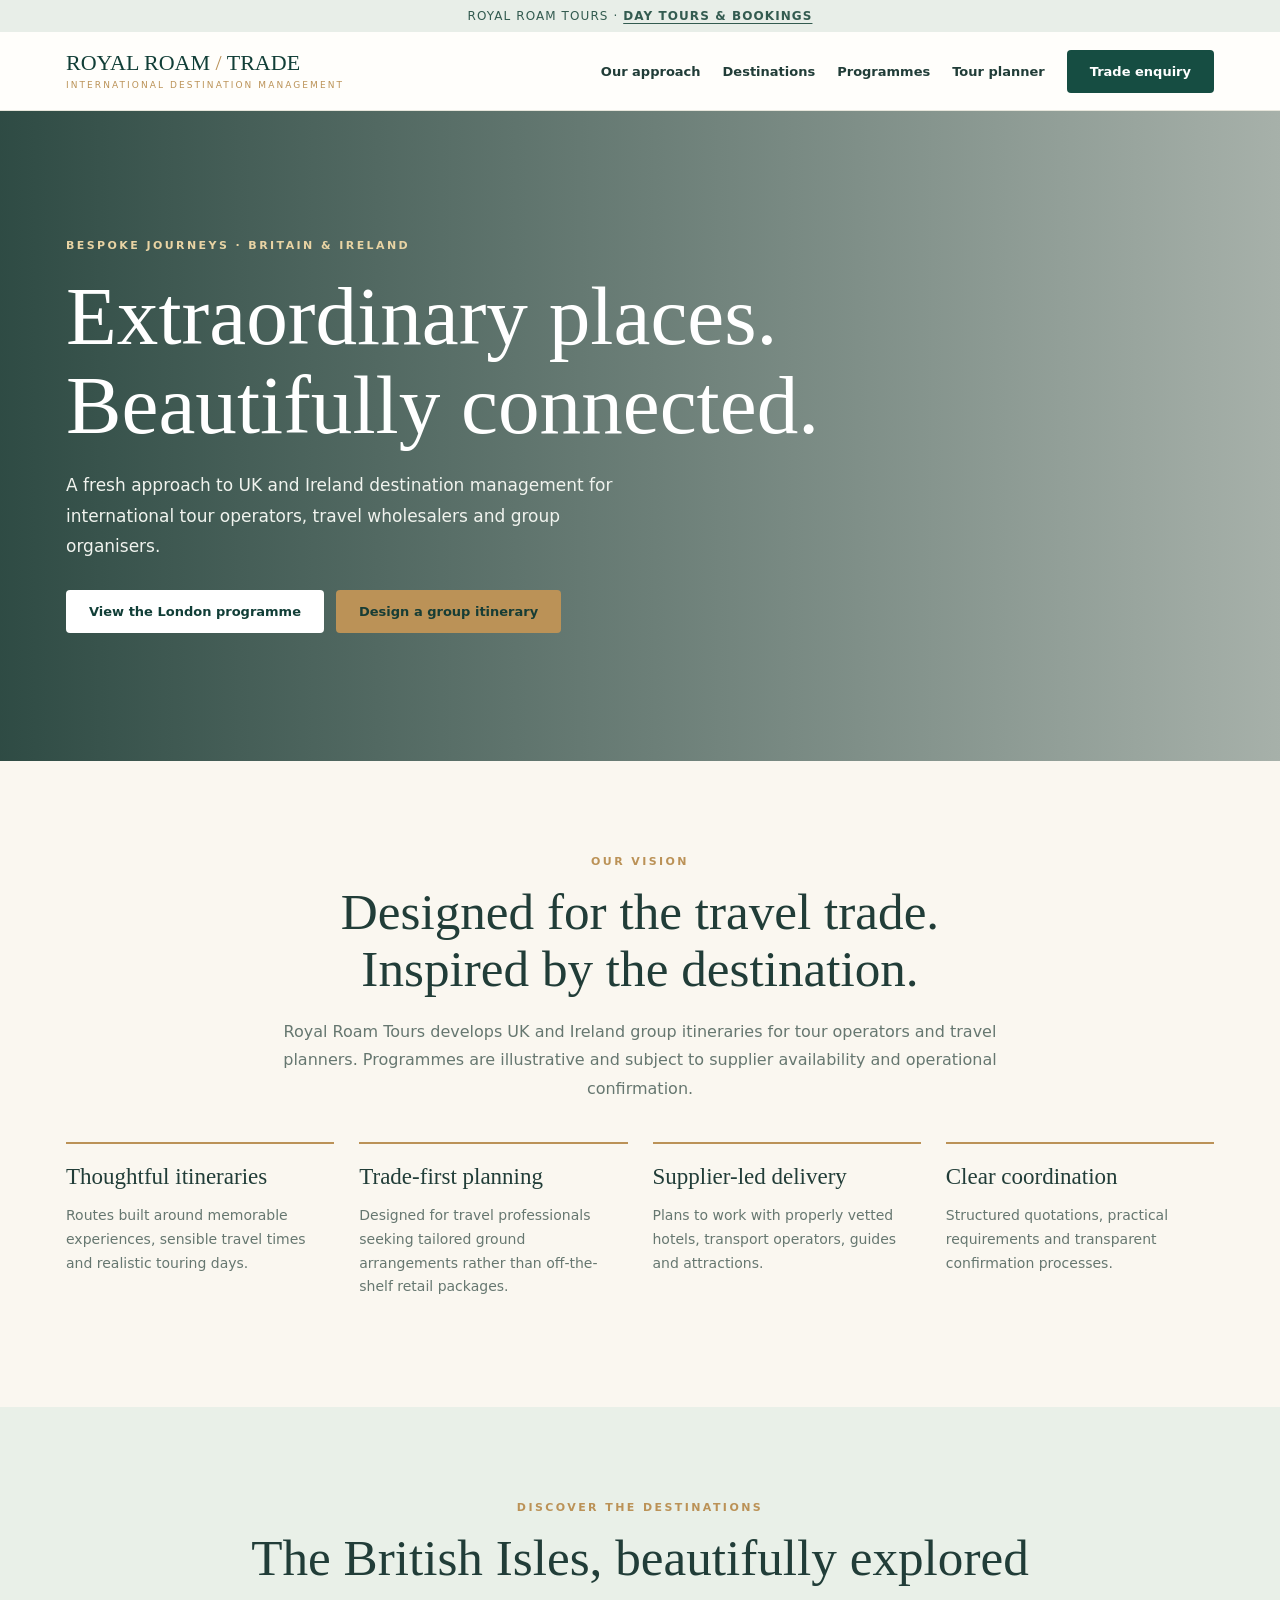
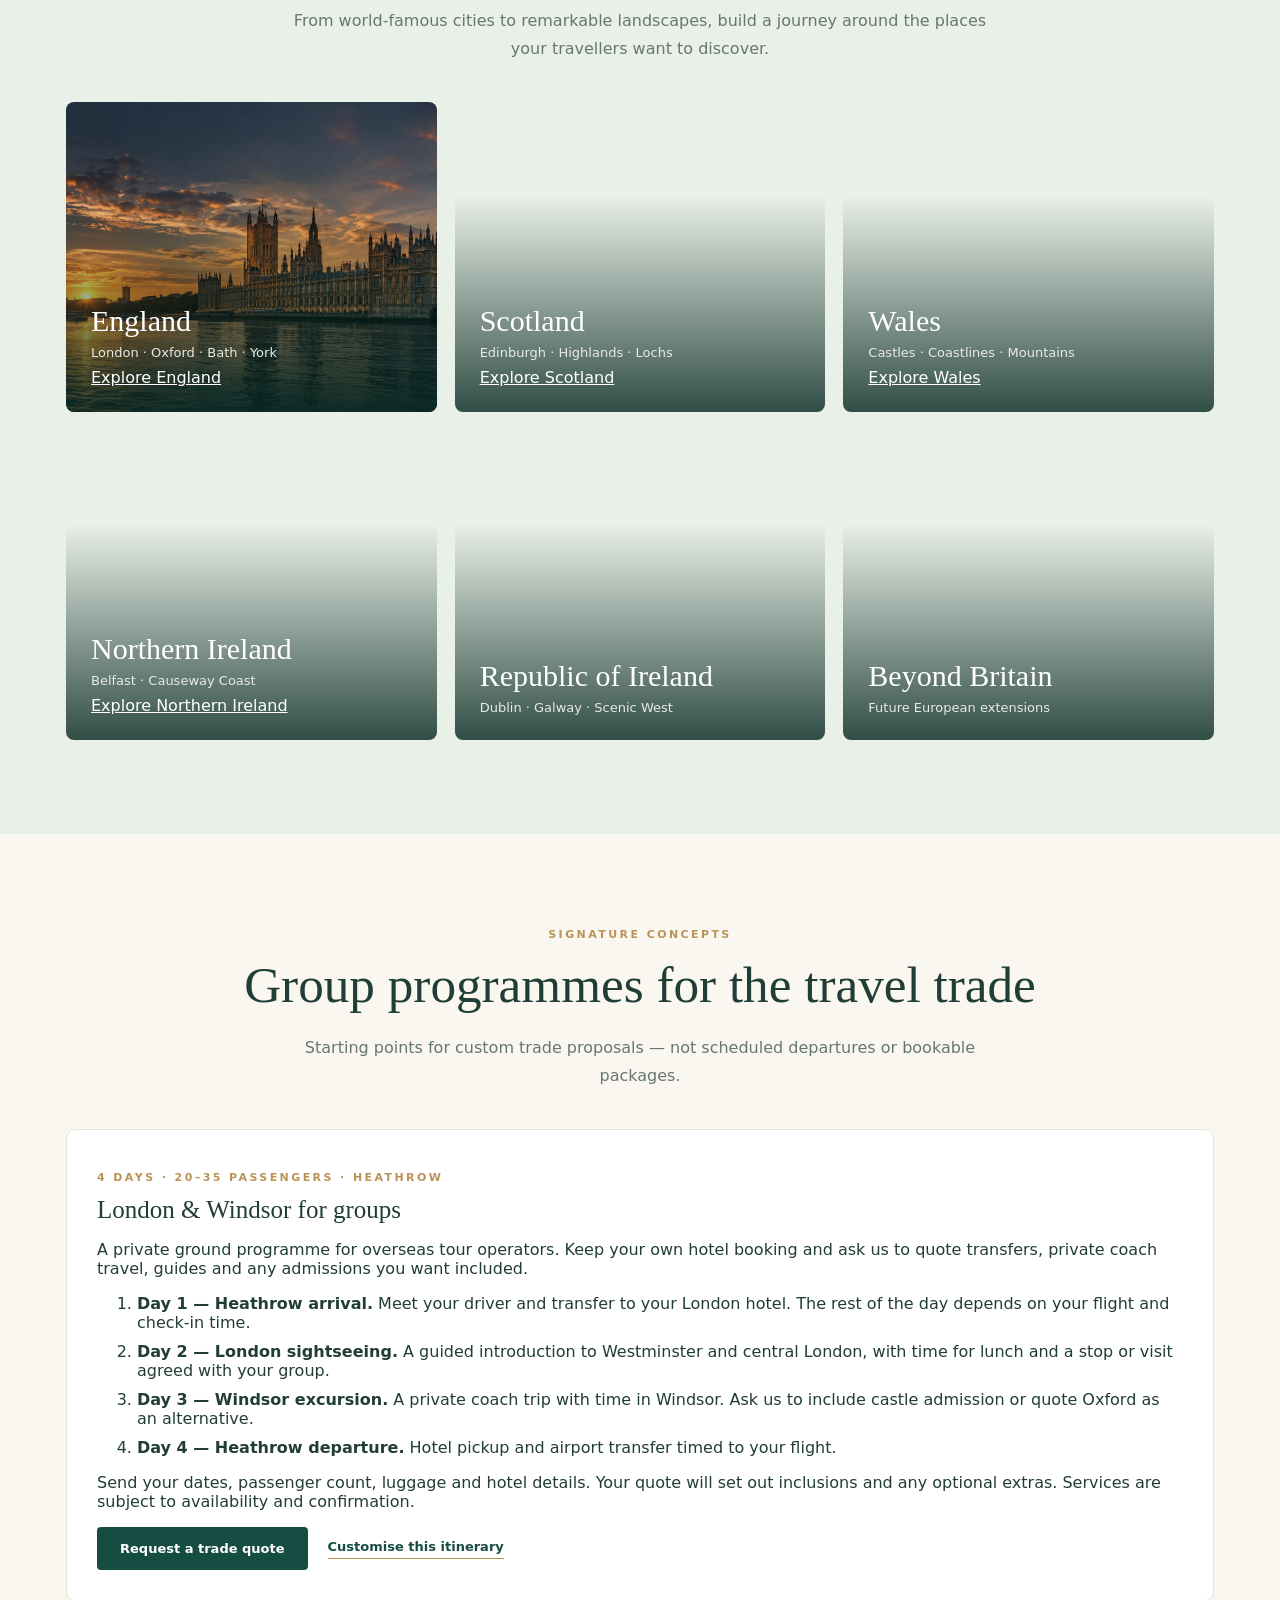
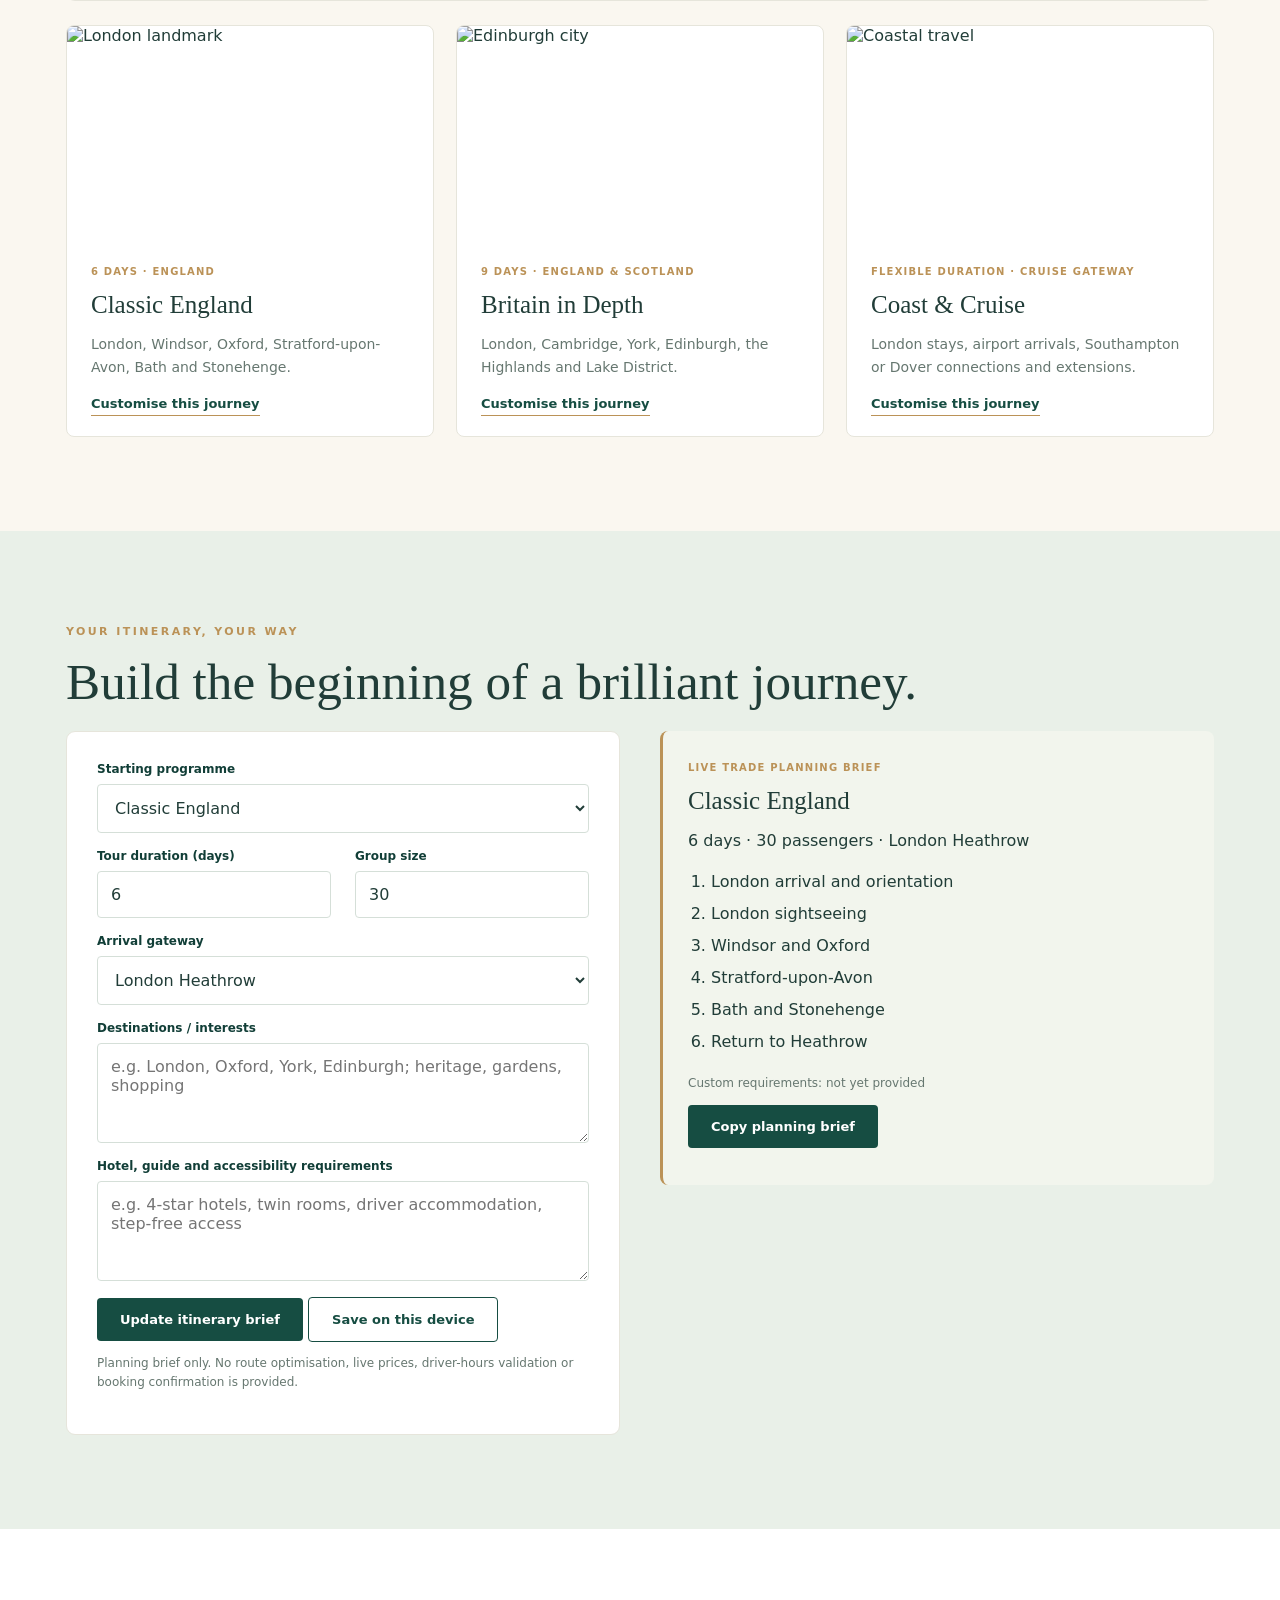
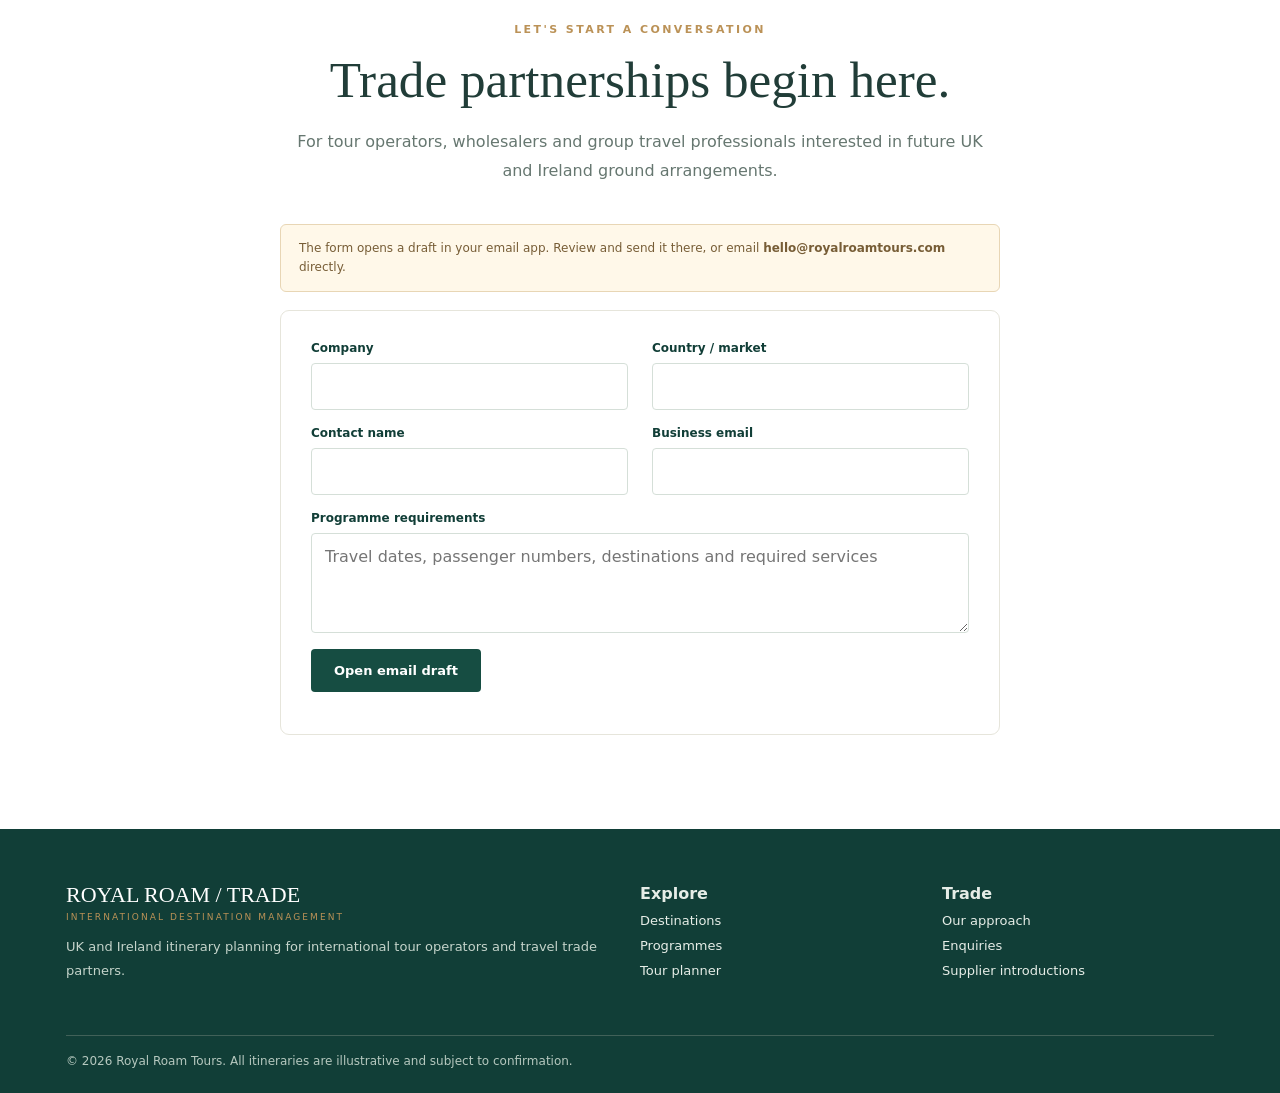
==== commit 6fe1a72c: "Add UK destination pages to Royal Roam Trade" ====
--- a/index.html
+++ b/index.html
@@ -4,7 +4,7 @@
 .london-programme { margin-bottom: 24px; scroll-margin-top: 110px; }
 .london-programme li { margin-bottom: 10px; }
 .london-programme-actions { display: flex; flex-wrap: wrap; align-items: center; gap: 12px 20px; }
-</style></head><body><div class="top" id="travel-trade">Royal Roam Tours · <a href="/tours.html" style="text-decoration:underline;text-underline-offset:3px;font-weight:700">Day tours &amp; bookings</a></div><header class="nav"><div class="wrap navin"><a class="brand" href="#home">ROYAL ROAM<span style="color:#b99158"> / </span>TRADE<small>INTERNATIONAL DESTINATION MANAGEMENT</small></a><button class="menu" id="menu" aria-label="Toggle navigation" aria-expanded="false">☰</button><nav class="links" id="links"><a href="#about">Our approach</a><a href="#destinations">Destinations</a><a href="#programmes">Programmes</a><a href="#planner">Tour planner</a><a href="#contact" class="btn">Trade enquiry</a></nav></div></header><main><section class="hero" id="home"><div class="wrap" style="width:100%"><div class="content"><div class="eyebrow">Bespoke journeys · Britain & Ireland</div><h1>Extraordinary places.<br>Beautifully connected.</h1><p>A fresh approach to UK and Ireland destination management for international tour operators, travel wholesalers and group organisers.</p><div class="actions"><a class="btn alt" href="#london-four-days">View the London programme</a><a class="btn" style="background:#bb9257;color:#173d35" href="#planner">Design a group itinerary</a></div></div></div></section><section class="section" id="about"><div class="wrap center"><div class="eyebrow">Our vision</div><h2>Designed for the travel trade.<br>Inspired by the destination.</h2><p class="intro">Royal Roam Tours develops UK and Ireland group itineraries for tour operators and travel planners. Programmes are illustrative and subject to supplier availability and operational confirmation.</p><div class="features" style="text-align:left"><div class="feature"><b>Thoughtful itineraries</b><p>Routes built around memorable experiences, sensible travel times and realistic touring days.</p></div><div class="feature"><b>Trade-first planning</b><p>Designed for travel professionals seeking tailored ground arrangements rather than off-the-shelf retail packages.</p></div><div class="feature"><b>Supplier-led delivery</b><p>Plans to work with properly vetted hotels, transport operators, guides and attractions.</p></div><div class="feature"><b>Clear coordination</b><p>Structured quotations, practical requirements and transparent confirmation processes.</p></div></div></div></section><section class="section band" id="destinations"><div class="wrap"><div class="eyebrow center">Discover the destinations</div><h2 class="center">The British Isles, beautifully explored</h2><p class="intro center">From world-famous cities to remarkable landscapes, build a journey around the places your travellers want to discover.</p><div class="destgrid"><article class="destination" style="background-image:url('/london-hero.webp')"><div><h3>England</h3><p>London · Oxford · Bath · York</p></div></article><article class="destination" style="background-image:url('https://images.unsplash.com/photo-1506377585622-bedcbb027afc?w=900&q=80')"><div><h3>Scotland</h3><p>Edinburgh · Highlands · Lochs</p></div></article><article class="destination" style="background-image:url('https://images.unsplash.com/photo-1464822759023-fed622ff2c3b?w=900&q=80')"><div><h3>Wales</h3><p>Castles · Coastlines · Mountains</p></div></article><article class="destination" style="background-image:url('https://images.unsplash.com/photo-1488747279002-c8523379faaa?w=900&q=80')"><div><h3>Northern Ireland</h3><p>Belfast · Causeway Coast</p></div></article><article class="destination" style="background-image:url('https://images.unsplash.com/photo-1473448912268-2022ce9509d8?w=900&q=80')"><div><h3>Republic of Ireland</h3><p>Dublin · Galway · Scenic West</p></div></article><article class="destination" style="background-image:url('https://images.unsplash.com/photo-1499856871958-5b9627545d1a?w=900&q=80')"><div><h3>Beyond Britain</h3><p>Future European extensions</p></div></article></div></div></section><section class="section" id="programmes"><div class="wrap"><div class="eyebrow center">Signature concepts</div><h2 class="center">Group programmes for the travel trade</h2><p class="intro center">Starting points for custom trade proposals — not scheduled departures or bookable packages.</p><article class="panel london-programme" id="london-four-days" aria-labelledby="london-programme-title">
+.explore-country{display:block;margin-top:.5rem;text-decoration:underline}a.destination:focus-visible{outline:3px solid #b78d53;outline-offset:4px}</style></head><body><div class="top" id="travel-trade">Royal Roam Tours · <a href="/tours.html" style="text-decoration:underline;text-underline-offset:3px;font-weight:700">Day tours &amp; bookings</a></div><header class="nav"><div class="wrap navin"><a class="brand" href="#home">ROYAL ROAM<span style="color:#b99158"> / </span>TRADE<small>INTERNATIONAL DESTINATION MANAGEMENT</small></a><button class="menu" id="menu" aria-label="Toggle navigation" aria-expanded="false">☰</button><nav class="links" id="links"><a href="#about">Our approach</a><a href="#destinations">Destinations</a><a href="#programmes">Programmes</a><a href="#planner">Tour planner</a><a href="#contact" class="btn">Trade enquiry</a></nav></div></header><main><section class="hero" id="home"><div class="wrap" style="width:100%"><div class="content"><div class="eyebrow">Bespoke journeys · Britain & Ireland</div><h1>Extraordinary places.<br>Beautifully connected.</h1><p>A fresh approach to UK and Ireland destination management for international tour operators, travel wholesalers and group organisers.</p><div class="actions"><a class="btn alt" href="#london-four-days">View the London programme</a><a class="btn" style="background:#bb9257;color:#173d35" href="#planner">Design a group itinerary</a></div></div></div></section><section class="section" id="about"><div class="wrap center"><div class="eyebrow">Our vision</div><h2>Designed for the travel trade.<br>Inspired by the destination.</h2><p class="intro">Royal Roam Tours develops UK and Ireland group itineraries for tour operators and travel planners. Programmes are illustrative and subject to supplier availability and operational confirmation.</p><div class="features" style="text-align:left"><div class="feature"><b>Thoughtful itineraries</b><p>Routes built around memorable experiences, sensible travel times and realistic touring days.</p></div><div class="feature"><b>Trade-first planning</b><p>Designed for travel professionals seeking tailored ground arrangements rather than off-the-shelf retail packages.</p></div><div class="feature"><b>Supplier-led delivery</b><p>Plans to work with properly vetted hotels, transport operators, guides and attractions.</p></div><div class="feature"><b>Clear coordination</b><p>Structured quotations, practical requirements and transparent confirmation processes.</p></div></div></div></section><section class="section band" id="destinations"><div class="wrap"><div class="eyebrow center">Discover the destinations</div><h2 class="center">The British Isles, beautifully explored</h2><p class="intro center">From world-famous cities to remarkable landscapes, build a journey around the places your travellers want to discover.</p><div class="destgrid"><a href="/england.html" class="destination" style="background-image:url('/london-hero.webp')"><div><h3>England</h3><p>London · Oxford · Bath · York</p><span class="explore-country">Explore England</span></div></a><a href="/scotland.html" class="destination" style="background-image:url('https://images.unsplash.com/photo-1506377585622-bedcbb027afc?w=900&q=80')"><div><h3>Scotland</h3><p>Edinburgh · Highlands · Lochs</p><span class="explore-country">Explore Scotland</span></div></a><a href="/wales.html" class="destination" style="background-image:url('https://images.unsplash.com/photo-1464822759023-fed622ff2c3b?w=900&q=80')"><div><h3>Wales</h3><p>Castles · Coastlines · Mountains</p><span class="explore-country">Explore Wales</span></div></a><a href="/northern-ireland.html" class="destination" style="background-image:url('https://images.unsplash.com/photo-1488747279002-c8523379faaa?w=900&q=80')"><div><h3>Northern Ireland</h3><p>Belfast · Causeway Coast</p><span class="explore-country">Explore Northern Ireland</span></div></a><article class="destination" style="background-image:url('https://images.unsplash.com/photo-1473448912268-2022ce9509d8?w=900&q=80')"><div><h3>Republic of Ireland</h3><p>Dublin · Galway · Scenic West</p></div></article><article class="destination" style="background-image:url('https://images.unsplash.com/photo-1499856871958-5b9627545d1a?w=900&q=80')"><div><h3>Beyond Britain</h3><p>Future European extensions</p></div></article></div></div></section><section class="section" id="programmes"><div class="wrap"><div class="eyebrow center">Signature concepts</div><h2 class="center">Group programmes for the travel trade</h2><p class="intro center">Starting points for custom trade proposals — not scheduled departures or bookable packages.</p><article class="panel london-programme" id="london-four-days" aria-labelledby="london-programme-title">
   <p class="eyebrow">4 days · 20–35 passengers · Heathrow</p>
   <h3 id="london-programme-title">London &amp; Windsor for groups</h3>
   <p>A private ground programme for overseas tour operators. Keep your own hotel booking and ask us to quote transfers, private coach travel, guides and any admissions you want included.</p>
@@ -21,4 +21,7 @@
 const $=id=>document.getElementById(id);$('year').textContent=new Date().getFullYear();$('menu').onclick=()=>{const open=$('links').classList.toggle('open');$('menu').setAttribute('aria-expanded',String(open))};document.querySelectorAll('.links a').forEach(a=>a.addEventListener('click',()=>{$('links').classList.remove('open');$('menu').setAttribute('aria-expanded','false')}));const routes={'London & Windsor':['Heathrow arrival and hotel transfer','Guided London sightseeing','Private Windsor excursion (Oxford option)','Hotel pickup and Heathrow departure'],'Classic England':['London arrival and orientation','London sightseeing','Windsor and Oxford','Stratford-upon-Avon','Bath and Stonehenge','Return to Heathrow'],'Britain in Depth':['London arrival','London sightseeing','Cambridge and York','York to Edinburgh','Edinburgh sightseeing','Scottish Highlands','Highlands to Lake District','Lake District and southbound travel','Departure transfer'],'Coast & Cruise':['Airport or cruise gateway arrival','London stay or guided sightseeing','Port transfer or cruise extension'],'Custom programme':['Arrival and welcome','Tailored destination visits','Departure transfer']};let brief='';function update(){const name=$('programme').value,days=Number($('days').value)||1,pax=Number($('pax').value)||1,gate=$('start').value,interest=$('interests').value.trim(),req=$('requirements').value.trim();$('previewTitle').textContent=name;$('previewMeta').textContent=`${days} days · ${pax} passengers · ${gate}`;let stops=routes[name]||routes['Custom programme'];if(interest)stops=['Arrival via '+gate,...interest.split(/[,\n]/).map(s=>s.trim()).filter(Boolean).slice(0,15),'Departure transfer'];$('previewStops').replaceChildren(...stops.map(s=>{const li=document.createElement('li');li.textContent=s;return li}));$('previewReq').textContent='Custom requirements: '+(req||'not yet provided');brief=`Trade itinerary planning brief\nProgramme: ${name}\nDuration: ${days} days\nGroup size: ${pax}\nArrival: ${gate}\nStops / interests: ${interest||stops.join('; ')}\nRequirements: ${req||'To confirm'}\n\nIndicative planning only; subject to feasibility, supplier confirmation and compliance checks.`;return {name,days,pax,gate,interest,req}}$('plannerForm').onsubmit=e=>{e.preventDefault();update();$('status').textContent='Planning brief updated.'};document.querySelectorAll('[data-programme]').forEach(a=>a.onclick=()=>{$('programme').value=a.dataset.programme;$('days').value=a.dataset.programme==='London & Windsor'?4:a.dataset.programme==='Britain in Depth'?9:a.dataset.programme==='Coast & Cruise'?3:6;update()});$('save').onclick=()=>{const data=update();try{localStorage.setItem('dmc-draft',JSON.stringify(data));$('status').textContent='Saved locally in this browser.'}catch{$('status').textContent='Local storage unavailable; use Copy planning brief.'}};$('brief').onclick=async()=>{update();try{await navigator.clipboard.writeText(brief);$('status').textContent='Planning brief copied.'}catch{$('status').textContent='Clipboard unavailable. Select and copy the preview manually.'}};try{const draft=JSON.parse(localStorage.getItem('dmc-draft')||'null');if(draft){$('programme').value=draft.name;$('days').value=draft.days;$('pax').value=draft.pax;$('start').value=draft.gate;$('interests').value=draft.interest;$('requirements').value=draft.req}}catch{}update();$('enquiry').onsubmit=async e=>{e.preventDefault();const text=`DMC trade enquiry (draft)\nCompany: ${$('company').value}\nMarket: ${$('market').value}\nContact: ${$('contactname').value}\nEmail: ${$('email').value}\nRequirements: ${$('enquirydetails').value}`;$('enquiryStatus').textContent='Send the draft from your email app to complete your enquiry.';window.location.href='mailto:hello@royalroamtours.com?subject='+encodeURIComponent('Royal Roam Tours trade enquiry')+'&body='+encodeURIComponent(text);};
 
 $('london-quote').addEventListener('click',()=>{const details=$('enquirydetails');if(!details.value.trim())details.value='London & Windsor — four-day group programme\nTravel dates: \nPassenger count: \nHotel and luggage: \nGuide or admission requirements: ';});
+
+const destination = new URLSearchParams(location.search).get('destination');
+if (['England','Scotland','Wales','Northern Ireland'].includes(destination)) document.getElementById('enquirydetails').value = 'Destination: ' + destination + '\n';
 </script></body></html>
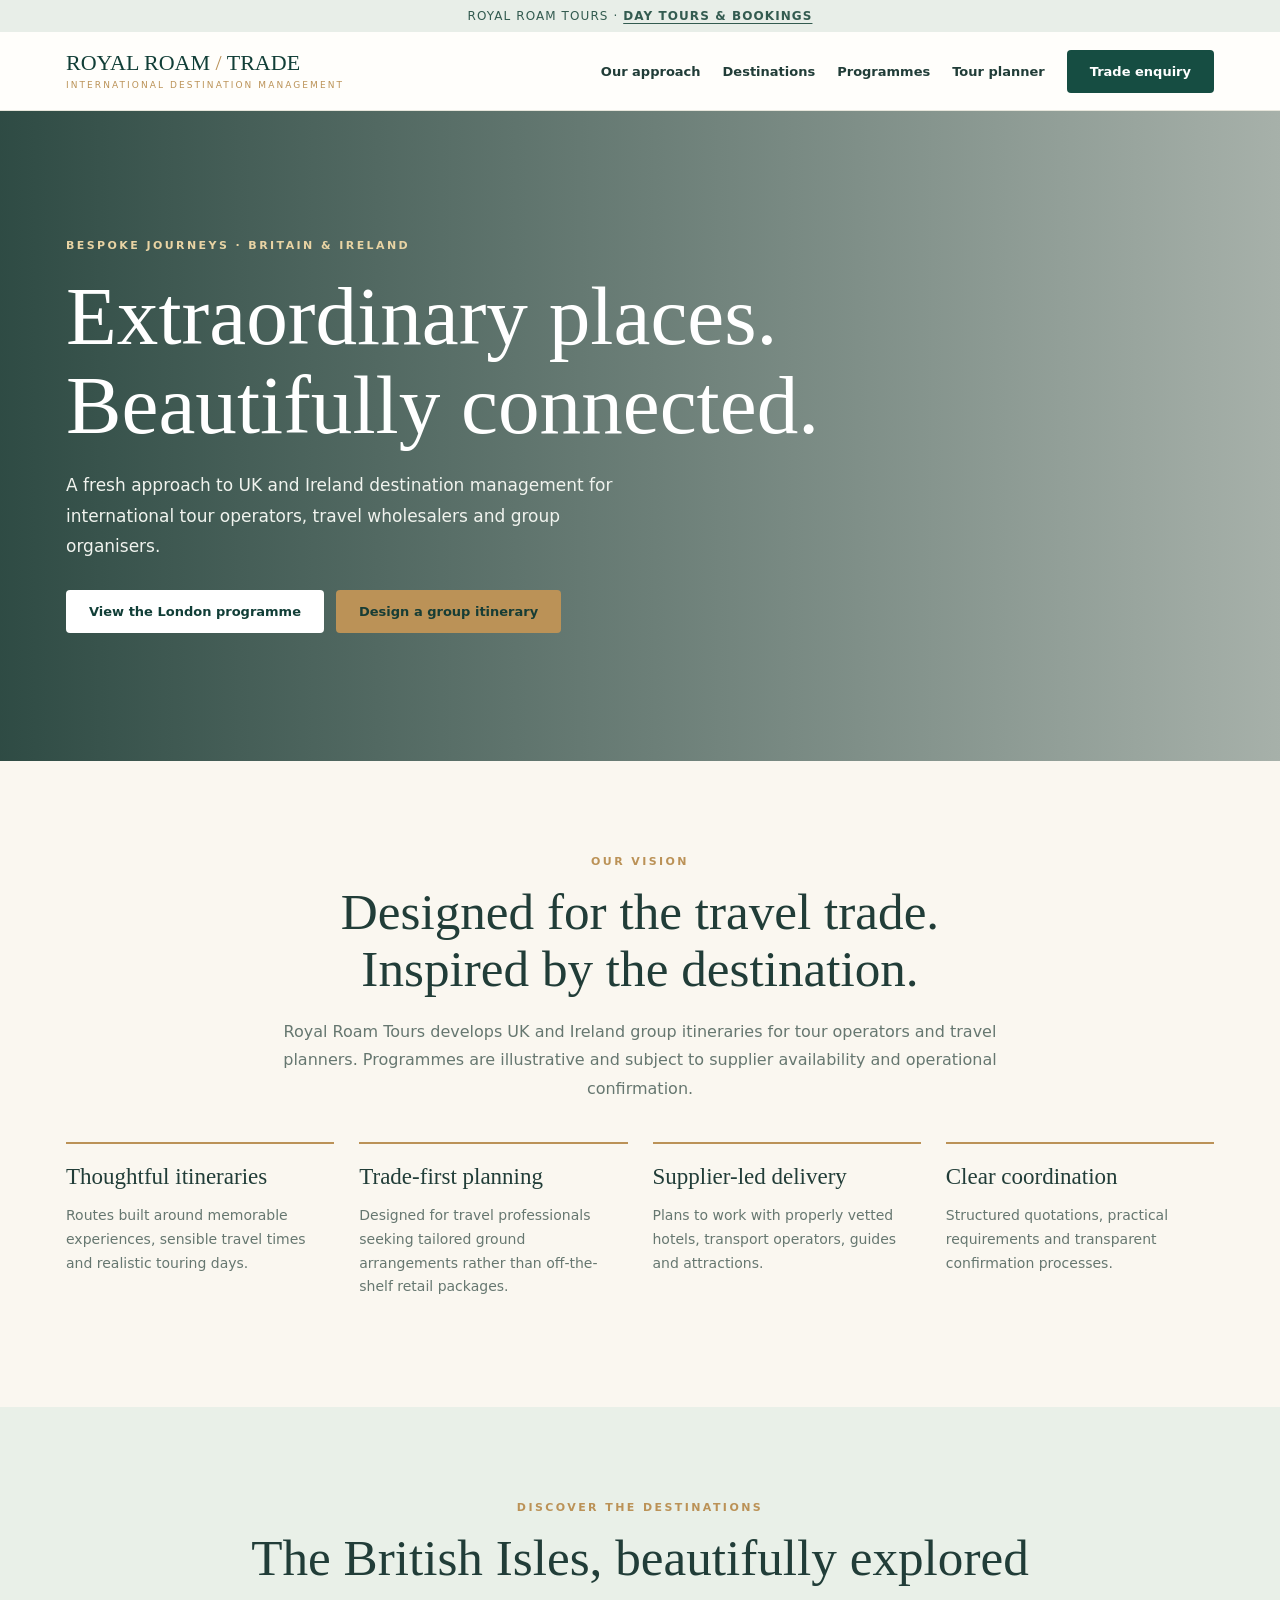
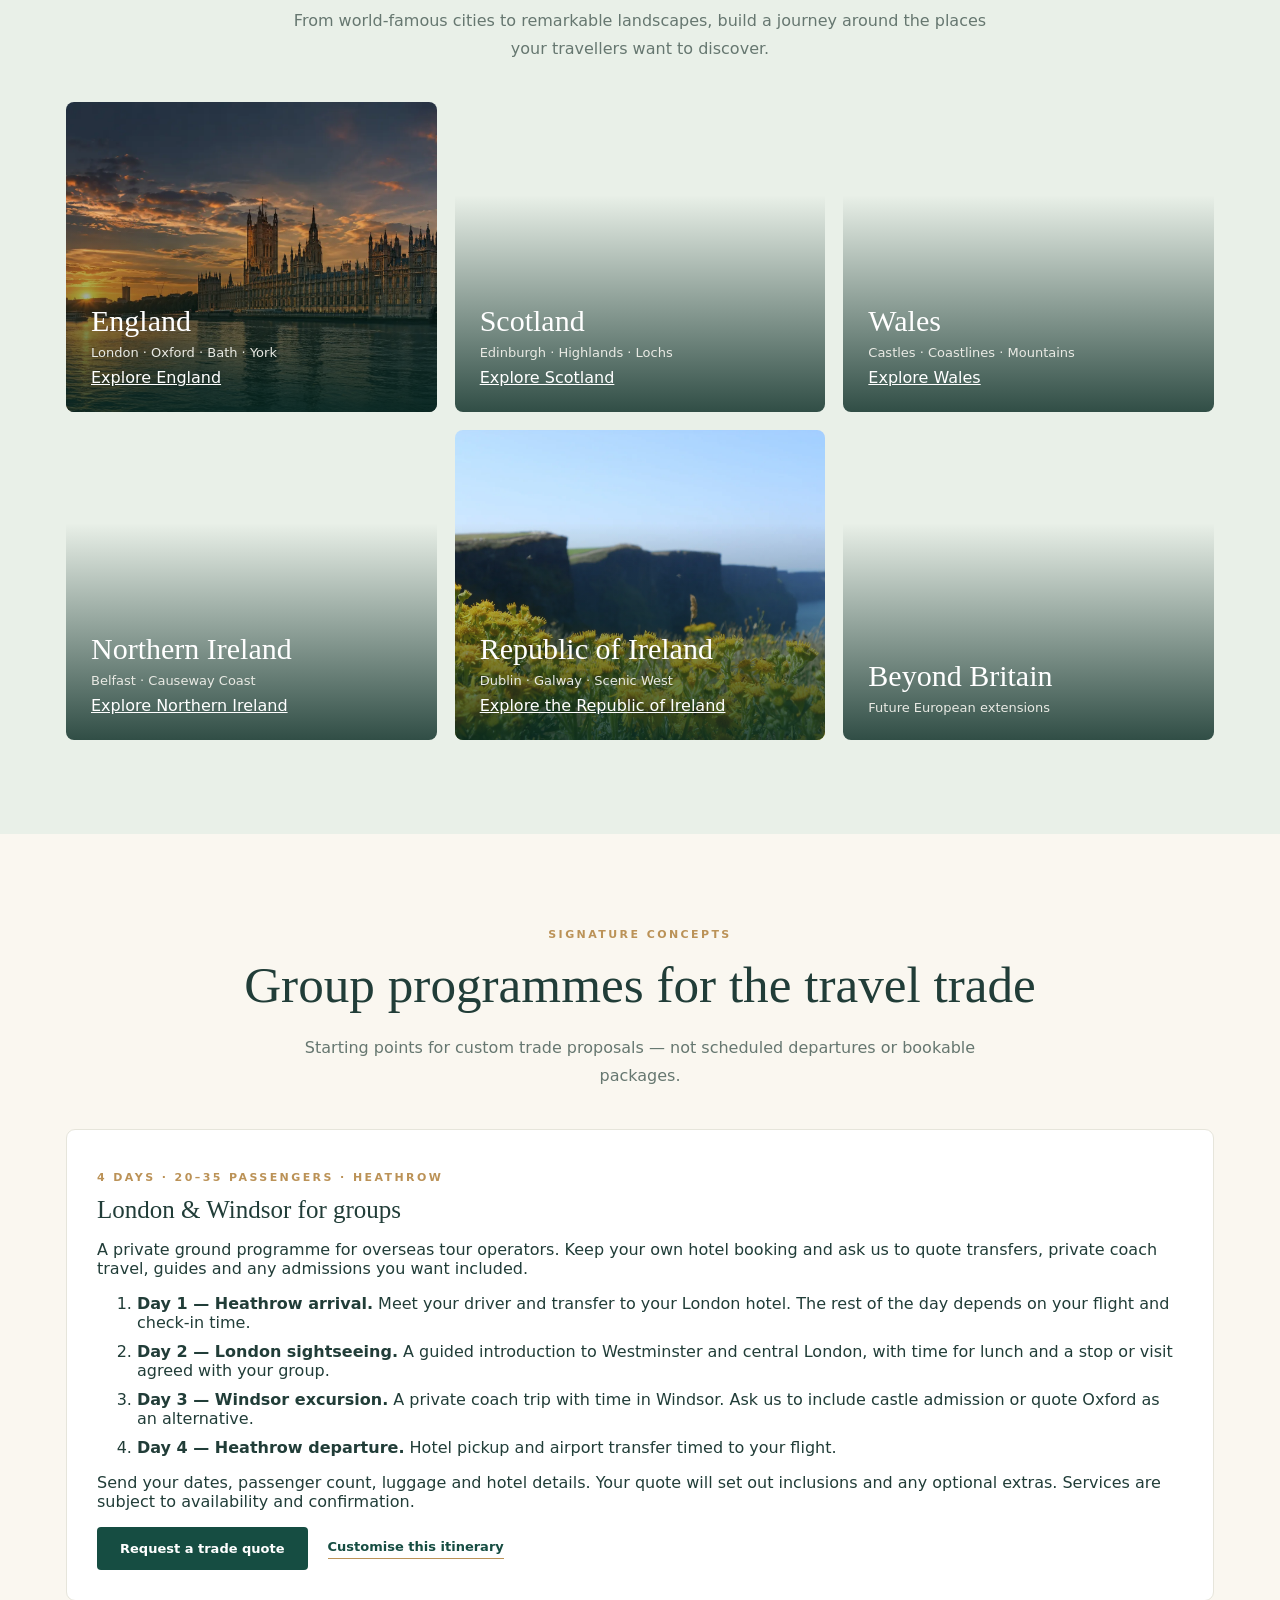
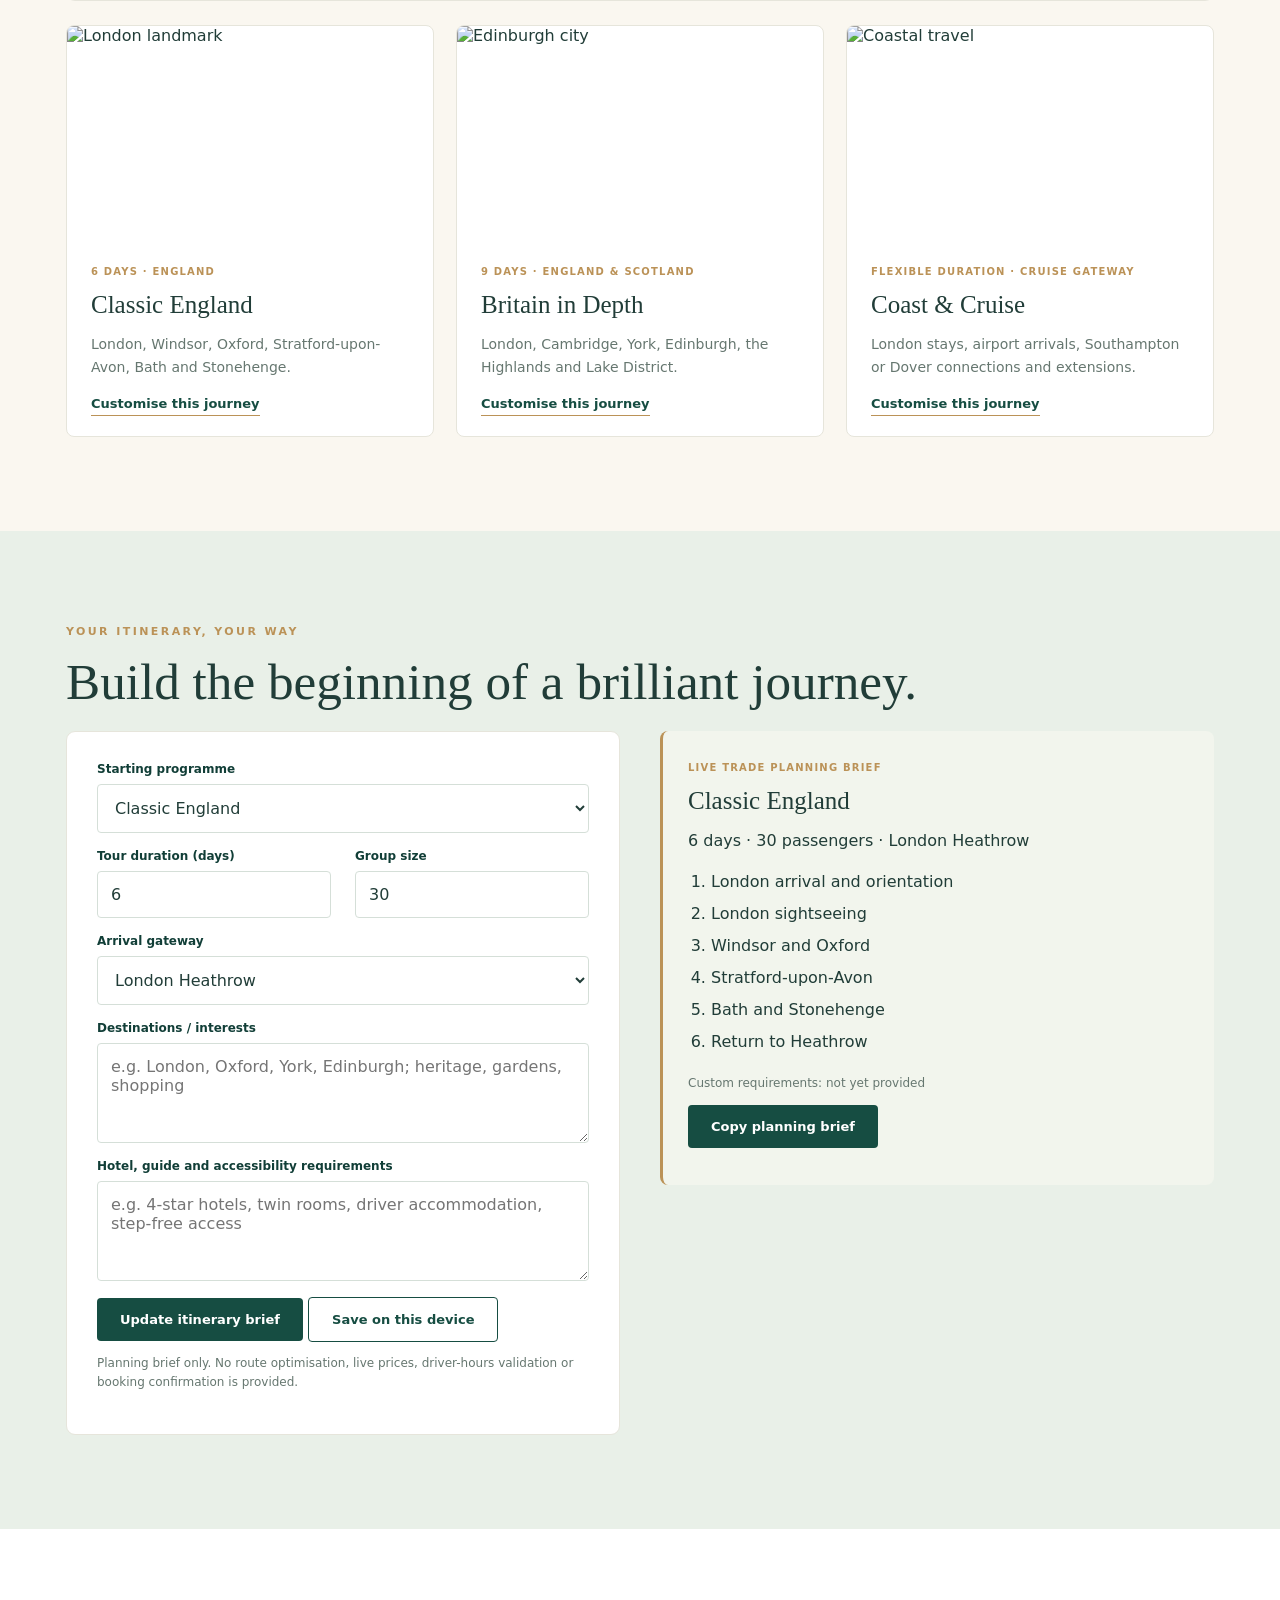
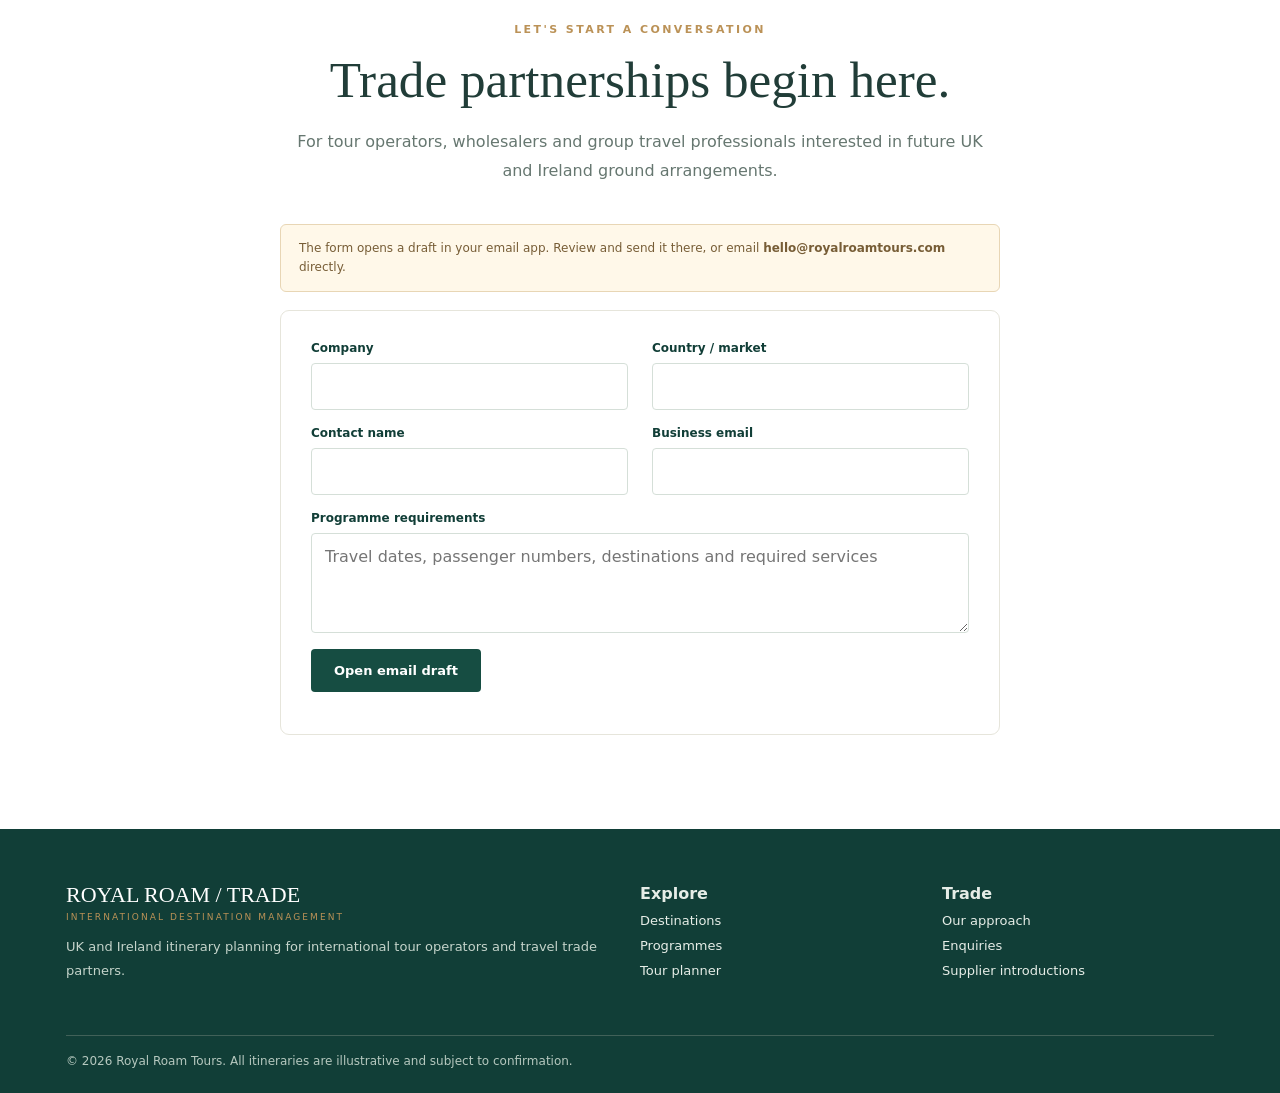
==== commit 38495605: "Link the Republic of Ireland destination card" ====
--- a/index.html
+++ b/index.html
@@ -4,7 +4,7 @@
 .london-programme { margin-bottom: 24px; scroll-margin-top: 110px; }
 .london-programme li { margin-bottom: 10px; }
 .london-programme-actions { display: flex; flex-wrap: wrap; align-items: center; gap: 12px 20px; }
-.explore-country{display:block;margin-top:.5rem;text-decoration:underline}a.destination:focus-visible{outline:3px solid #b78d53;outline-offset:4px}</style></head><body><div class="top" id="travel-trade">Royal Roam Tours · <a href="/tours.html" style="text-decoration:underline;text-underline-offset:3px;font-weight:700">Day tours &amp; bookings</a></div><header class="nav"><div class="wrap navin"><a class="brand" href="#home">ROYAL ROAM<span style="color:#b99158"> / </span>TRADE<small>INTERNATIONAL DESTINATION MANAGEMENT</small></a><button class="menu" id="menu" aria-label="Toggle navigation" aria-expanded="false">☰</button><nav class="links" id="links"><a href="#about">Our approach</a><a href="#destinations">Destinations</a><a href="#programmes">Programmes</a><a href="#planner">Tour planner</a><a href="#contact" class="btn">Trade enquiry</a></nav></div></header><main><section class="hero" id="home"><div class="wrap" style="width:100%"><div class="content"><div class="eyebrow">Bespoke journeys · Britain & Ireland</div><h1>Extraordinary places.<br>Beautifully connected.</h1><p>A fresh approach to UK and Ireland destination management for international tour operators, travel wholesalers and group organisers.</p><div class="actions"><a class="btn alt" href="#london-four-days">View the London programme</a><a class="btn" style="background:#bb9257;color:#173d35" href="#planner">Design a group itinerary</a></div></div></div></section><section class="section" id="about"><div class="wrap center"><div class="eyebrow">Our vision</div><h2>Designed for the travel trade.<br>Inspired by the destination.</h2><p class="intro">Royal Roam Tours develops UK and Ireland group itineraries for tour operators and travel planners. Programmes are illustrative and subject to supplier availability and operational confirmation.</p><div class="features" style="text-align:left"><div class="feature"><b>Thoughtful itineraries</b><p>Routes built around memorable experiences, sensible travel times and realistic touring days.</p></div><div class="feature"><b>Trade-first planning</b><p>Designed for travel professionals seeking tailored ground arrangements rather than off-the-shelf retail packages.</p></div><div class="feature"><b>Supplier-led delivery</b><p>Plans to work with properly vetted hotels, transport operators, guides and attractions.</p></div><div class="feature"><b>Clear coordination</b><p>Structured quotations, practical requirements and transparent confirmation processes.</p></div></div></div></section><section class="section band" id="destinations"><div class="wrap"><div class="eyebrow center">Discover the destinations</div><h2 class="center">The British Isles, beautifully explored</h2><p class="intro center">From world-famous cities to remarkable landscapes, build a journey around the places your travellers want to discover.</p><div class="destgrid"><a href="/england.html" class="destination" style="background-image:url('/london-hero.webp')"><div><h3>England</h3><p>London · Oxford · Bath · York</p><span class="explore-country">Explore England</span></div></a><a href="/scotland.html" class="destination" style="background-image:url('https://images.unsplash.com/photo-1506377585622-bedcbb027afc?w=900&q=80')"><div><h3>Scotland</h3><p>Edinburgh · Highlands · Lochs</p><span class="explore-country">Explore Scotland</span></div></a><a href="/wales.html" class="destination" style="background-image:url('https://images.unsplash.com/photo-1464822759023-fed622ff2c3b?w=900&q=80')"><div><h3>Wales</h3><p>Castles · Coastlines · Mountains</p><span class="explore-country">Explore Wales</span></div></a><a href="/northern-ireland.html" class="destination" style="background-image:url('https://images.unsplash.com/photo-1488747279002-c8523379faaa?w=900&q=80')"><div><h3>Northern Ireland</h3><p>Belfast · Causeway Coast</p><span class="explore-country">Explore Northern Ireland</span></div></a><article class="destination" style="background-image:url('https://images.unsplash.com/photo-1473448912268-2022ce9509d8?w=900&q=80')"><div><h3>Republic of Ireland</h3><p>Dublin · Galway · Scenic West</p></div></article><article class="destination" style="background-image:url('https://images.unsplash.com/photo-1499856871958-5b9627545d1a?w=900&q=80')"><div><h3>Beyond Britain</h3><p>Future European extensions</p></div></article></div></div></section><section class="section" id="programmes"><div class="wrap"><div class="eyebrow center">Signature concepts</div><h2 class="center">Group programmes for the travel trade</h2><p class="intro center">Starting points for custom trade proposals — not scheduled departures or bookable packages.</p><article class="panel london-programme" id="london-four-days" aria-labelledby="london-programme-title">
+.explore-country{display:block;margin-top:.5rem;text-decoration:underline}a.destination:focus-visible{outline:3px solid #b78d53;outline-offset:4px}</style></head><body><div class="top" id="travel-trade">Royal Roam Tours · <a href="/tours.html" style="text-decoration:underline;text-underline-offset:3px;font-weight:700">Day tours &amp; bookings</a></div><header class="nav"><div class="wrap navin"><a class="brand" href="#home">ROYAL ROAM<span style="color:#b99158"> / </span>TRADE<small>INTERNATIONAL DESTINATION MANAGEMENT</small></a><button class="menu" id="menu" aria-label="Toggle navigation" aria-expanded="false">☰</button><nav class="links" id="links"><a href="#about">Our approach</a><a href="#destinations">Destinations</a><a href="#programmes">Programmes</a><a href="#planner">Tour planner</a><a href="#contact" class="btn">Trade enquiry</a></nav></div></header><main><section class="hero" id="home"><div class="wrap" style="width:100%"><div class="content"><div class="eyebrow">Bespoke journeys · Britain & Ireland</div><h1>Extraordinary places.<br>Beautifully connected.</h1><p>A fresh approach to UK and Ireland destination management for international tour operators, travel wholesalers and group organisers.</p><div class="actions"><a class="btn alt" href="#london-four-days">View the London programme</a><a class="btn" style="background:#bb9257;color:#173d35" href="#planner">Design a group itinerary</a></div></div></div></section><section class="section" id="about"><div class="wrap center"><div class="eyebrow">Our vision</div><h2>Designed for the travel trade.<br>Inspired by the destination.</h2><p class="intro">Royal Roam Tours develops UK and Ireland group itineraries for tour operators and travel planners. Programmes are illustrative and subject to supplier availability and operational confirmation.</p><div class="features" style="text-align:left"><div class="feature"><b>Thoughtful itineraries</b><p>Routes built around memorable experiences, sensible travel times and realistic touring days.</p></div><div class="feature"><b>Trade-first planning</b><p>Designed for travel professionals seeking tailored ground arrangements rather than off-the-shelf retail packages.</p></div><div class="feature"><b>Supplier-led delivery</b><p>Plans to work with properly vetted hotels, transport operators, guides and attractions.</p></div><div class="feature"><b>Clear coordination</b><p>Structured quotations, practical requirements and transparent confirmation processes.</p></div></div></div></section><section class="section band" id="destinations"><div class="wrap"><div class="eyebrow center">Discover the destinations</div><h2 class="center">The British Isles, beautifully explored</h2><p class="intro center">From world-famous cities to remarkable landscapes, build a journey around the places your travellers want to discover.</p><div class="destgrid"><a href="/england.html" class="destination" style="background-image:url('/london-hero.webp')"><div><h3>England</h3><p>London · Oxford · Bath · York</p><span class="explore-country">Explore England</span></div></a><a href="/scotland.html" class="destination" style="background-image:url('https://images.unsplash.com/photo-1506377585622-bedcbb027afc?w=900&q=80')"><div><h3>Scotland</h3><p>Edinburgh · Highlands · Lochs</p><span class="explore-country">Explore Scotland</span></div></a><a href="/wales.html" class="destination" style="background-image:url('https://images.unsplash.com/photo-1464822759023-fed622ff2c3b?w=900&q=80')"><div><h3>Wales</h3><p>Castles · Coastlines · Mountains</p><span class="explore-country">Explore Wales</span></div></a><a href="/northern-ireland.html" class="destination" style="background-image:url('https://images.unsplash.com/photo-1488747279002-c8523379faaa?w=900&q=80')"><div><h3>Northern Ireland</h3><p>Belfast · Causeway Coast</p><span class="explore-country">Explore Northern Ireland</span></div></a><a href="/republic-of-ireland.html" class="destination" style="background-image:url('/ireland-cliffs-of-moher.webp')"><div><h3>Republic of Ireland</h3><p>Dublin · Galway · Scenic West</p><span class="explore-country">Explore the Republic of Ireland</span></div></a><article class="destination" style="background-image:url('https://images.unsplash.com/photo-1499856871958-5b9627545d1a?w=900&q=80')"><div><h3>Beyond Britain</h3><p>Future European extensions</p></div></article></div></div></section><section class="section" id="programmes"><div class="wrap"><div class="eyebrow center">Signature concepts</div><h2 class="center">Group programmes for the travel trade</h2><p class="intro center">Starting points for custom trade proposals — not scheduled departures or bookable packages.</p><article class="panel london-programme" id="london-four-days" aria-labelledby="london-programme-title">
   <p class="eyebrow">4 days · 20–35 passengers · Heathrow</p>
   <h3 id="london-programme-title">London &amp; Windsor for groups</h3>
   <p>A private ground programme for overseas tour operators. Keep your own hotel booking and ask us to quote transfers, private coach travel, guides and any admissions you want included.</p>
@@ -23,5 +23,5 @@
 $('london-quote').addEventListener('click',()=>{const details=$('enquirydetails');if(!details.value.trim())details.value='London & Windsor — four-day group programme\nTravel dates: \nPassenger count: \nHotel and luggage: \nGuide or admission requirements: ';});
 
 const destination = new URLSearchParams(location.search).get('destination');
-if (['England','Scotland','Wales','Northern Ireland'].includes(destination)) document.getElementById('enquirydetails').value = 'Destination: ' + destination + '\n';
+if (['England','Scotland','Wales','Northern Ireland','Republic of Ireland'].includes(destination)) document.getElementById('enquirydetails').value = 'Destination: ' + destination + '\n';
 </script></body></html>
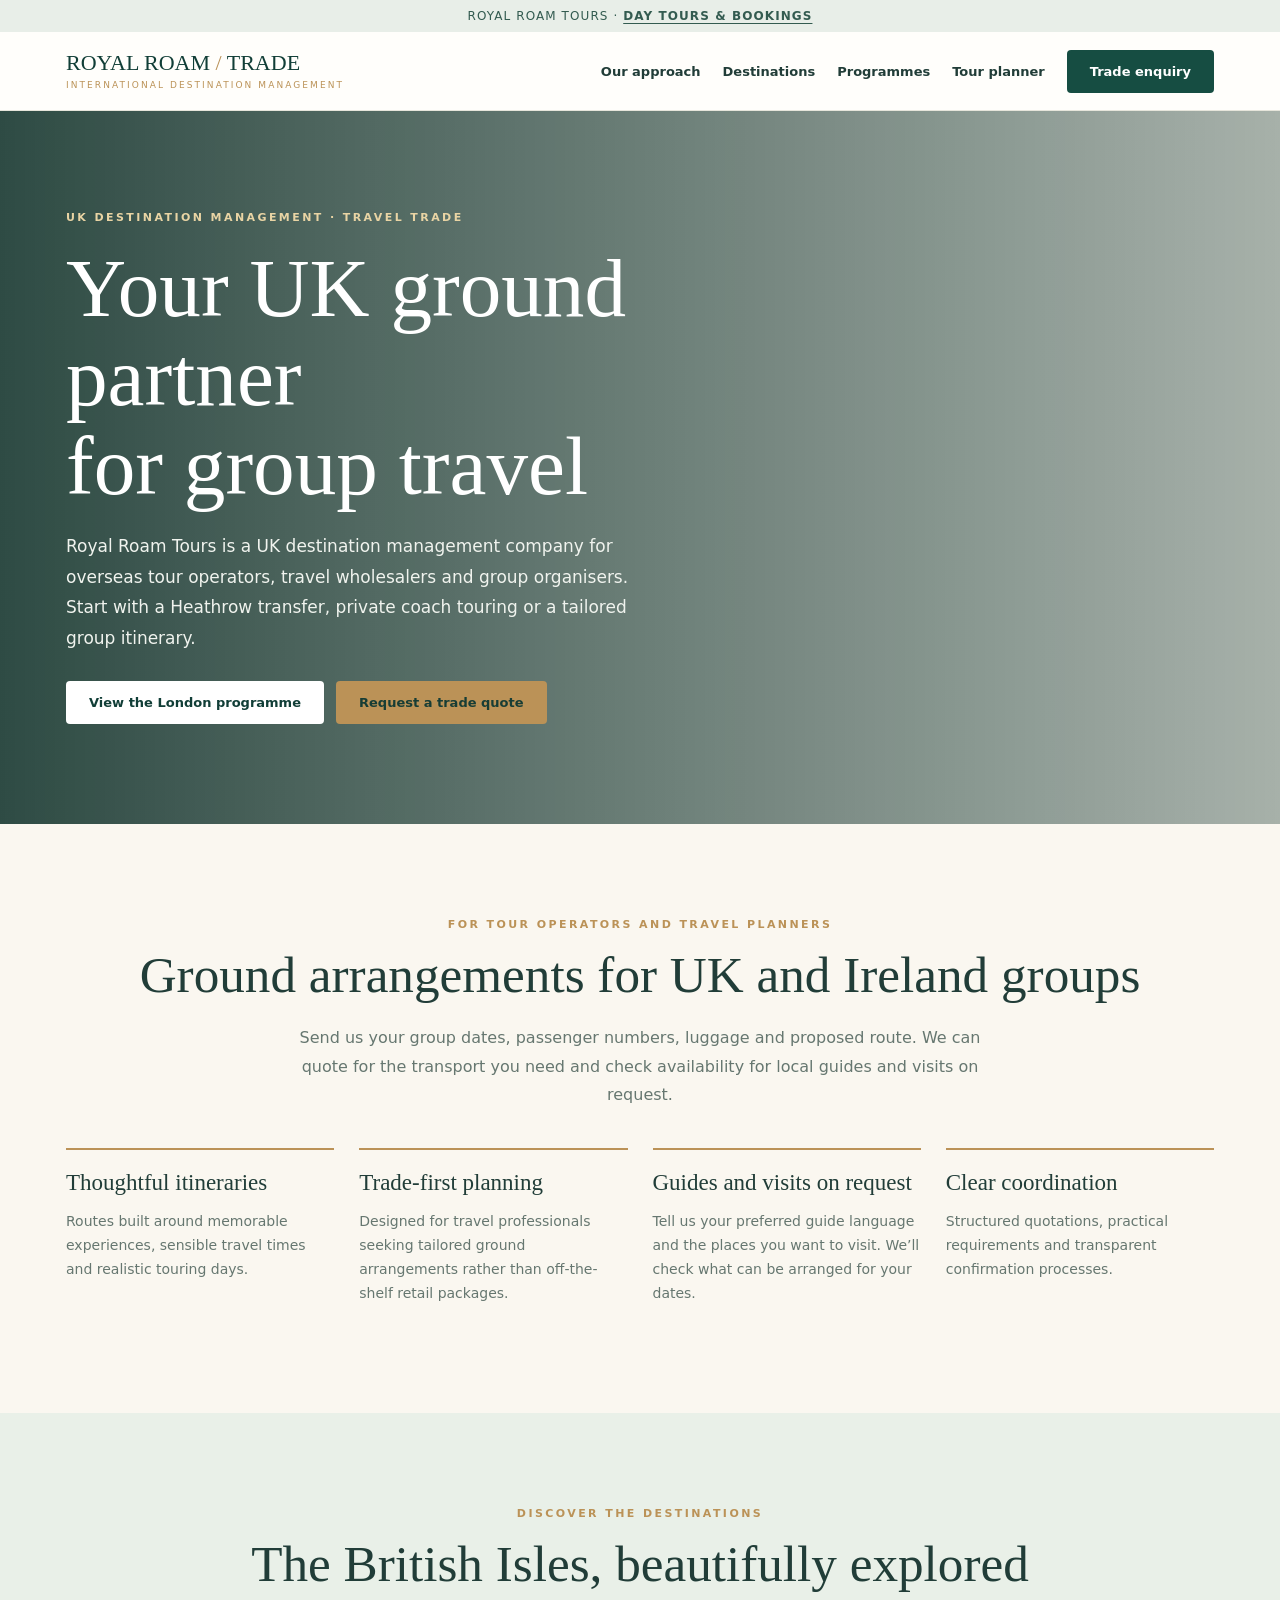
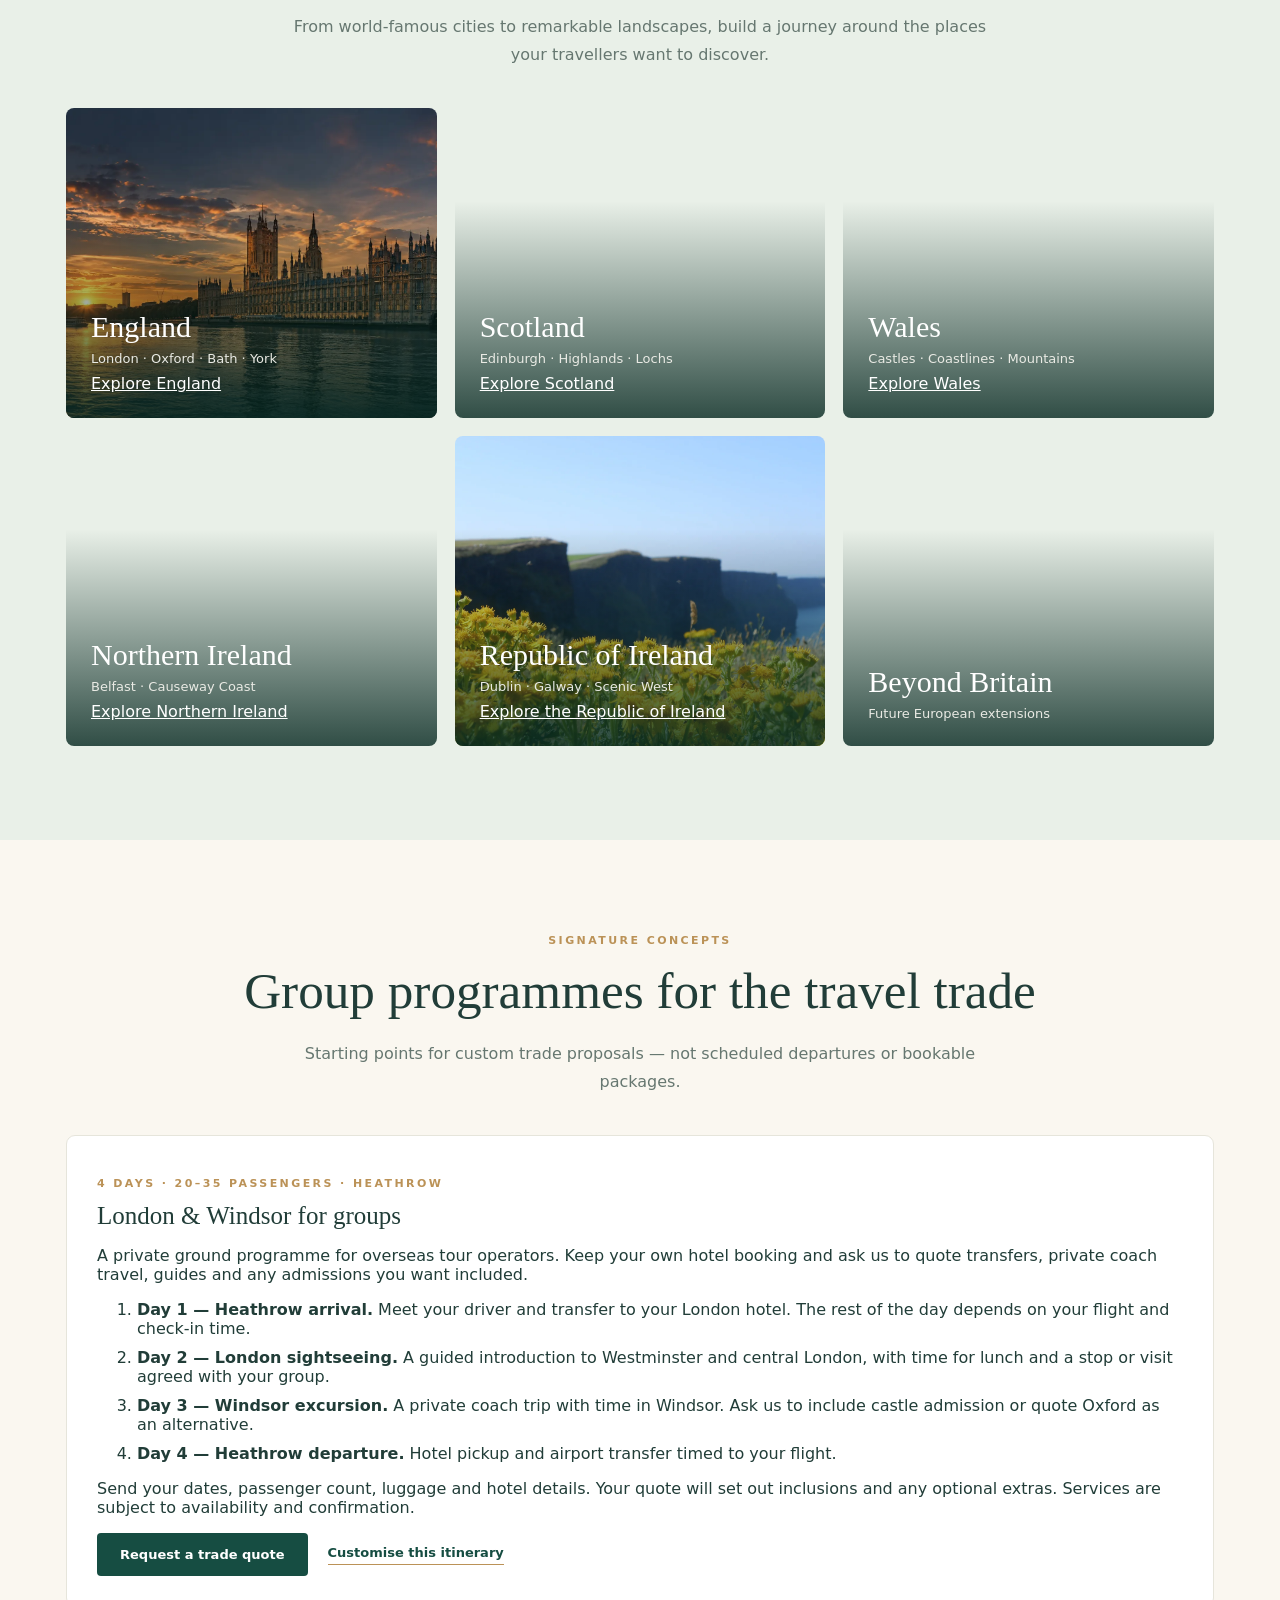
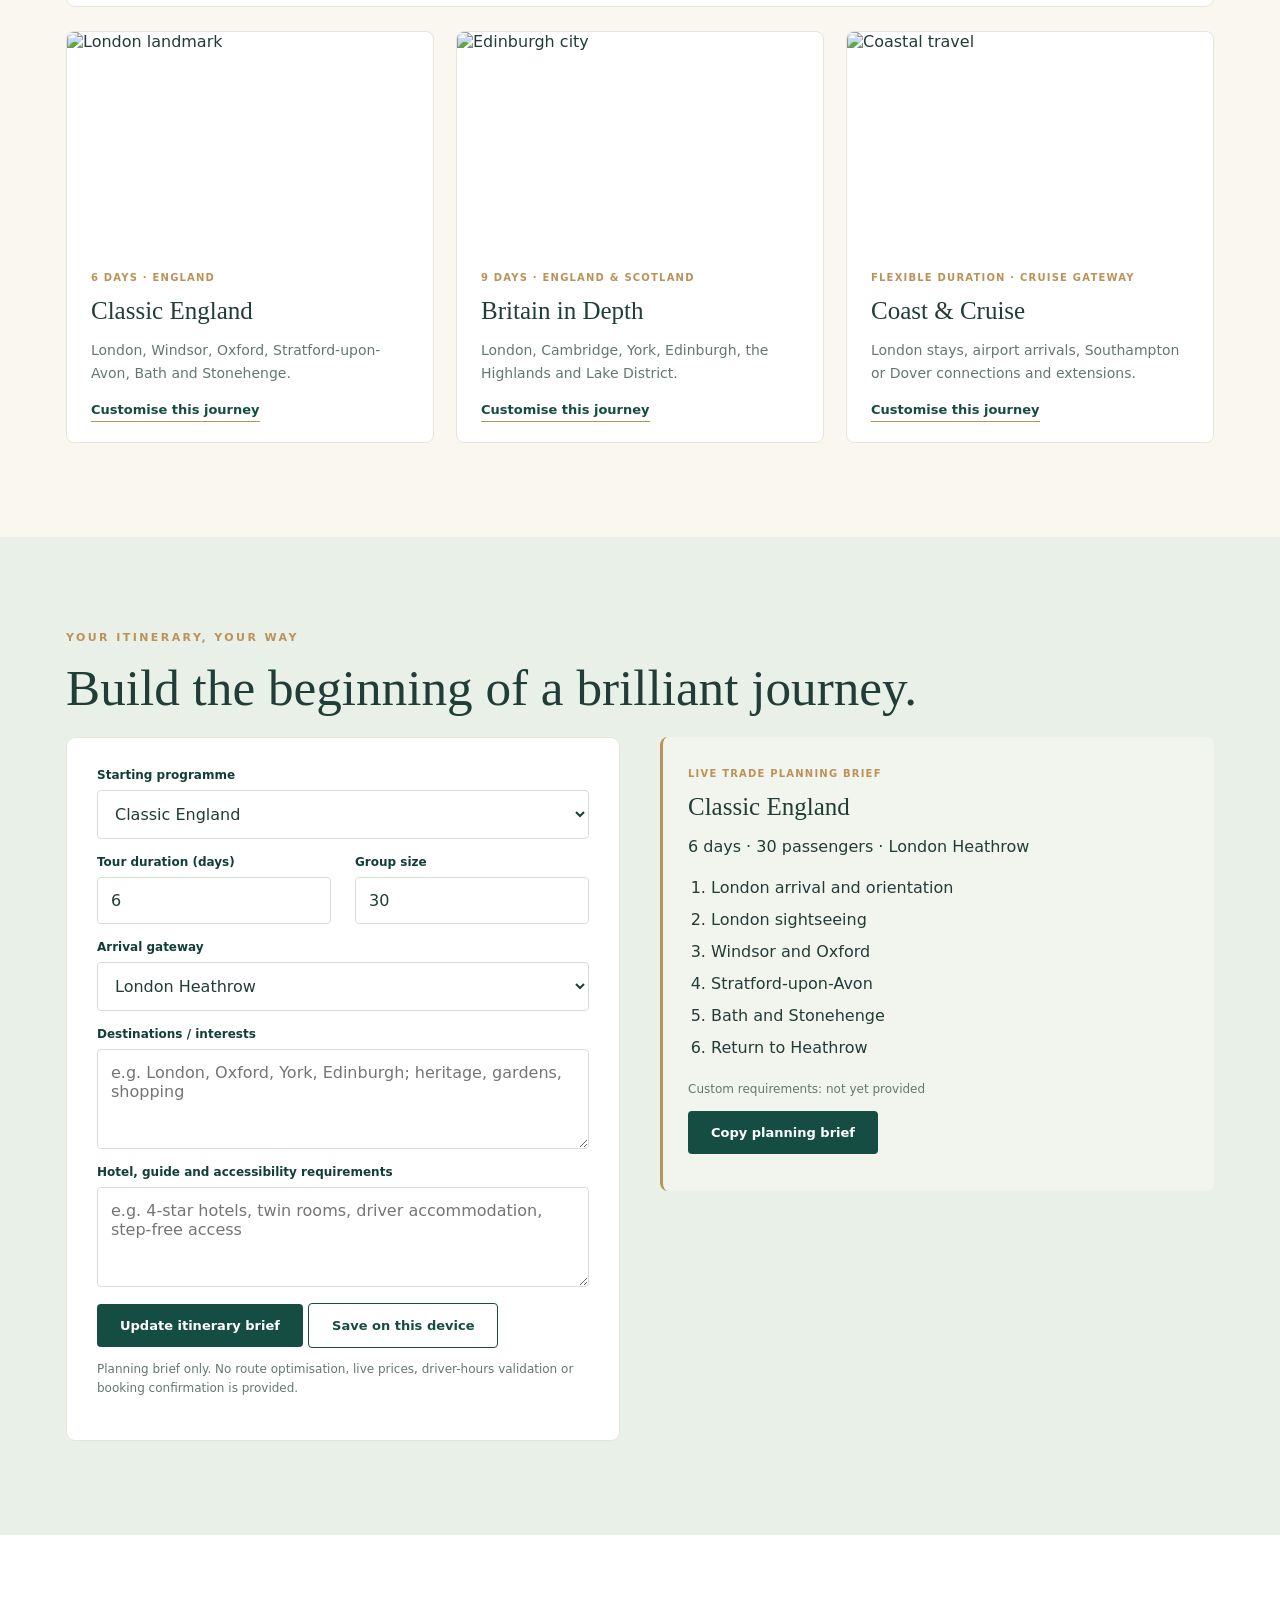
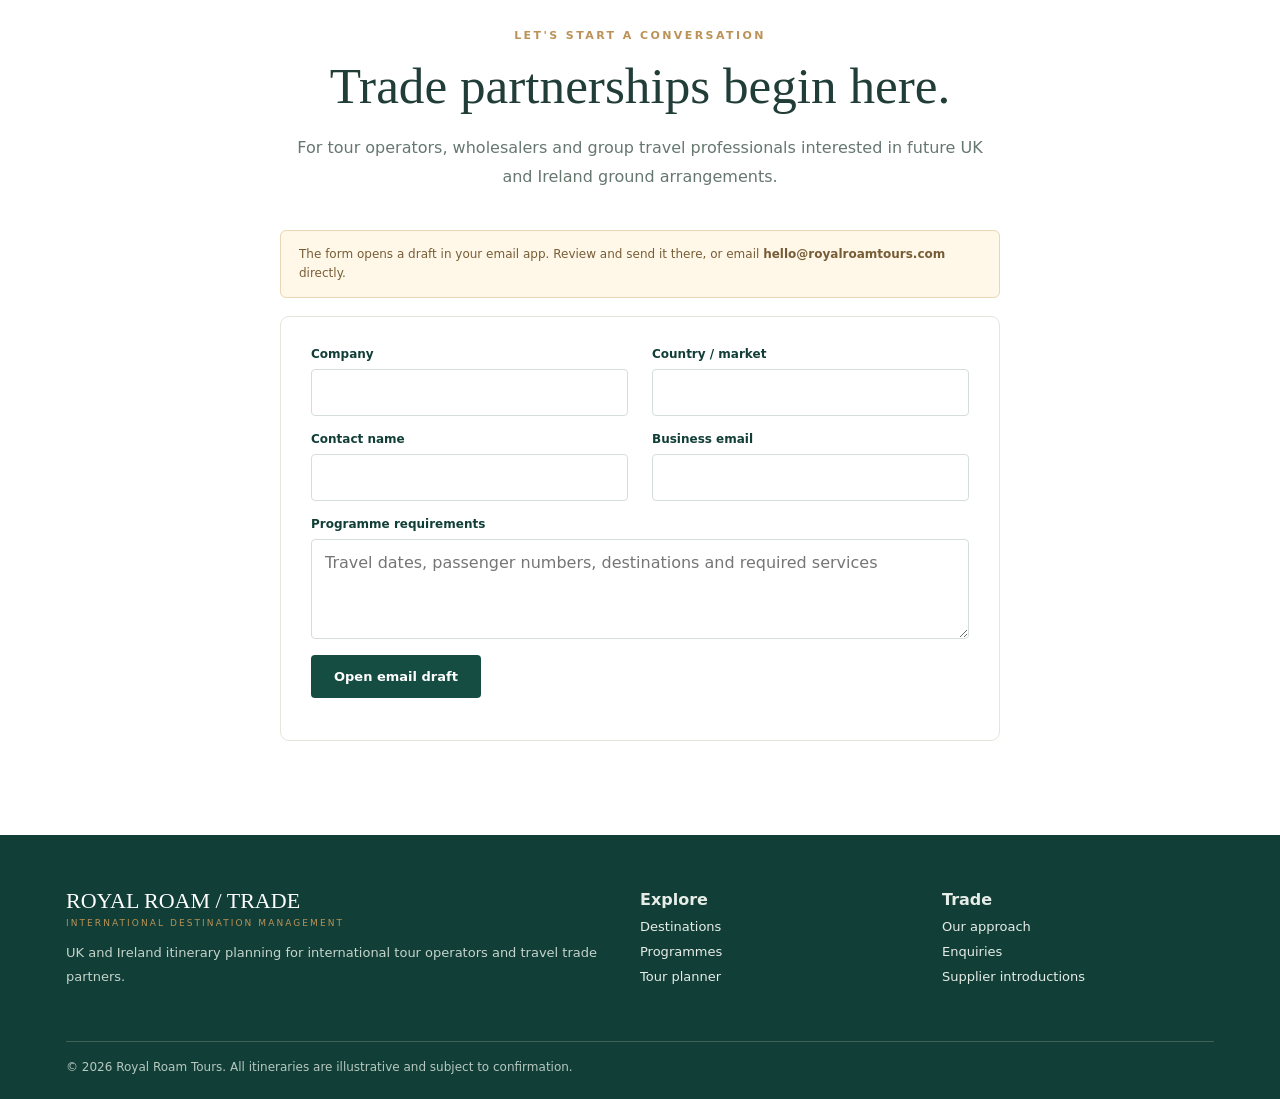
==== commit 4eb3f544: "Clarify Royal Roam destination management and trade enquiries" ====
--- a/index.html
+++ b/index.html
@@ -1,10 +1,10 @@
-<!doctype html><html lang="en"><head><meta charset="utf-8"><meta name="viewport" content="width=device-width,initial-scale=1"><meta name="description" content="Explore bespoke UK and Ireland group touring programmes, destination management and trade itinerary planning for international travel professionals."><title>Royal Roam Tours | UK &amp; Ireland Destination Management</title><link rel="canonical" href="https://royalroamtours.com/"><style>
+<!doctype html><html lang="en"><head><meta charset="utf-8"><meta name="viewport" content="width=device-width,initial-scale=1"><meta name="description" content="Royal Roam Tours is a UK destination management company for the travel trade. Enquire about Heathrow transfers, private coach touring and tailored UK and Ireland group itineraries."><title>Royal Roam Tours | UK &amp; Ireland Destination Management</title><link rel="canonical" href="https://royalroamtours.com/"><style>
 :root{--green:#164d42;--deep:#113e37;--gold:#bb9257;--cream:#faf7f0;--ink:#213d38;--muted:#667770;--line:#e6e5db}*{box-sizing:border-box}html{scroll-behavior:smooth}body{margin:0;background:var(--cream);color:var(--ink);font-family:Inter,ui-sans-serif,system-ui,-apple-system,'Segoe UI',sans-serif}a{color:inherit;text-decoration:none}button,input,select,textarea{font:inherit}button{cursor:pointer}.wrap{max-width:1200px;margin:auto;padding:0 26px}.top{background:#e8eee8;color:#335b50;text-align:center;padding:9px;font-size:12px;letter-spacing:.09em;text-transform:uppercase}.nav{background:#fffefb;position:sticky;top:0;z-index:5;border-bottom:1px solid var(--line)}.navin{display:flex;align-items:center;justify-content:space-between;gap:18px;min-height:78px}.brand{font-family:Georgia,serif;font-size:22px;color:var(--deep);line-height:1}.brand small{display:block;font-family:system-ui;font-size:9px;letter-spacing:.23em;color:var(--gold);margin-top:7px}.links{display:flex;gap:22px;align-items:center;font-size:13px;font-weight:600}.btn{display:inline-flex;align-items:center;justify-content:center;border:0;background:var(--green);color:white;padding:14px 23px;border-radius:4px;font-weight:650;font-size:13px}.btn.alt{background:#fff;color:var(--deep)}.btn.outline{background:transparent;color:var(--green);border:1px solid var(--green)}.menu{display:none;background:none;border:0;font-size:24px;color:var(--green)}.hero{min-height:650px;display:flex;align-items:center;position:relative;background:linear-gradient(90deg,rgba(11,45,38,.85),rgba(11,45,38,.35)),url('https://images.unsplash.com/photo-1513635269975-59663e0ac1ad?w=1800&q=85') center/cover}.hero .content{max-width:760px;padding:100px 0;color:#fff}.eyebrow{font-size:11px;letter-spacing:.22em;text-transform:uppercase;color:var(--gold);font-weight:800}.hero .eyebrow{color:#e9d4a4}h1,h2,h3{font-family:Georgia,'Times New Roman',serif;font-weight:400}h1{font-size:clamp(44px,6.5vw,84px);line-height:1.07;margin:20px 0}h2{font-size:clamp(32px,4vw,52px);line-height:1.12;margin:15px 0 20px}h3{font-size:25px;margin:12px 0}.hero p{max-width:570px;font-size:17px;line-height:1.8;color:#f0f3ee}.actions{display:flex;gap:12px;flex-wrap:wrap;margin-top:28px}.section{padding:94px 0}.center{text-align:center}.intro{max-width:720px;margin:0 auto 38px;color:var(--muted);line-height:1.8}.grid{display:grid;grid-template-columns:repeat(3,1fr);gap:22px}.destgrid{display:grid;grid-template-columns:repeat(3,1fr);gap:18px}.destination{min-height:310px;border-radius:8px;overflow:hidden;position:relative;background-size:cover;background-position:center;display:flex;align-items:end}.destination:before{content:'';position:absolute;inset:0;background:linear-gradient(0deg,rgba(8,42,34,.82),transparent 70%)}.destination>div{position:relative;color:white;padding:25px}.destination h3{margin:0 0 7px;font-size:30px}.destination p{margin:0;color:#e9eae4;font-size:13px}.card{background:white;border:1px solid var(--line);border-radius:8px;overflow:hidden}.card img{width:100%;height:210px;object-fit:cover;display:block}.cardbody{padding:24px}.card p{line-height:1.65;color:var(--muted);font-size:14px}.pill{font-size:10px;letter-spacing:.12em;text-transform:uppercase;color:var(--gold);font-weight:800}.textlink{color:var(--green);font-weight:750;font-size:13px;border-bottom:1px solid var(--gold);padding-bottom:4px}.band{background:#e9f0e8}.features{display:grid;grid-template-columns:repeat(4,1fr);gap:25px}.feature{border-top:2px solid var(--gold);padding-top:20px}.feature b{font-family:Georgia,serif;font-size:23px;font-weight:400}.feature p{font-size:14px;line-height:1.7;color:var(--muted)}.builder{display:grid;grid-template-columns:1fr 1fr;gap:40px;align-items:start}.panel{background:white;padding:30px;border:1px solid var(--line);border-radius:9px}.field{display:flex;flex-direction:column;gap:8px;margin-bottom:16px}.field label{font-size:12px;font-weight:750;color:var(--deep)}input,select,textarea{padding:13px;border:1px solid #d5dfd8;background:#fff;border-radius:4px;width:100%;color:var(--ink)}textarea{min-height:100px;resize:vertical}.preview{background:#f2f5ed;padding:25px;border-radius:8px;border-left:3px solid var(--gold)}.preview ol{line-height:2;color:var(--ink);padding-left:23px}.small{font-size:12px;line-height:1.6;color:var(--muted)}.footer{background:var(--deep);color:#e6ede7;padding:55px 0 25px}.footergrid{display:grid;grid-template-columns:2fr 1fr 1fr;gap:30px}.footer p{font-size:13px;line-height:1.8;color:#c5d4cb}.footer a{display:block;font-size:13px;margin:10px 0}.copyright{margin-top:40px;border-top:1px solid #416158;padding-top:18px;color:#b6c8bf;font-size:12px}.notice{background:#fff8e9;border:1px solid #e8d6b5;padding:14px 18px;font-size:12px;line-height:1.6;color:#775d36;border-radius:6px}.two{display:grid;grid-template-columns:1fr 1fr;gap:24px}.contact{background:#fff}.status{font-size:12px;margin-top:12px;color:var(--green)}@media(max-width:850px){.links{display:none;position:absolute;top:78px;left:0;right:0;background:white;flex-direction:column;padding:20px;box-shadow:0 12px 25px #0001}.links.open{display:flex}.menu{display:block}.grid,.destgrid{grid-template-columns:repeat(2,1fr)}.features{grid-template-columns:repeat(2,1fr)}.builder{grid-template-columns:1fr}.hero{min-height:580px}}@media(max-width:560px){.wrap{padding:0 19px}.grid,.destgrid,.two,.footergrid{grid-template-columns:1fr}.section{padding:65px 0}.hero .content{padding:70px 0}.features{grid-template-columns:1fr 1fr}.navin{min-height:70px}.links{top:70px}.brand{font-size:18px}.panel{padding:20px}}
 
 .london-programme { margin-bottom: 24px; scroll-margin-top: 110px; }
 .london-programme li { margin-bottom: 10px; }
 .london-programme-actions { display: flex; flex-wrap: wrap; align-items: center; gap: 12px 20px; }
-.explore-country{display:block;margin-top:.5rem;text-decoration:underline}a.destination:focus-visible{outline:3px solid #b78d53;outline-offset:4px}</style></head><body><div class="top" id="travel-trade">Royal Roam Tours · <a href="/tours.html" style="text-decoration:underline;text-underline-offset:3px;font-weight:700">Day tours &amp; bookings</a></div><header class="nav"><div class="wrap navin"><a class="brand" href="#home">ROYAL ROAM<span style="color:#b99158"> / </span>TRADE<small>INTERNATIONAL DESTINATION MANAGEMENT</small></a><button class="menu" id="menu" aria-label="Toggle navigation" aria-expanded="false">☰</button><nav class="links" id="links"><a href="#about">Our approach</a><a href="#destinations">Destinations</a><a href="#programmes">Programmes</a><a href="#planner">Tour planner</a><a href="#contact" class="btn">Trade enquiry</a></nav></div></header><main><section class="hero" id="home"><div class="wrap" style="width:100%"><div class="content"><div class="eyebrow">Bespoke journeys · Britain & Ireland</div><h1>Extraordinary places.<br>Beautifully connected.</h1><p>A fresh approach to UK and Ireland destination management for international tour operators, travel wholesalers and group organisers.</p><div class="actions"><a class="btn alt" href="#london-four-days">View the London programme</a><a class="btn" style="background:#bb9257;color:#173d35" href="#planner">Design a group itinerary</a></div></div></div></section><section class="section" id="about"><div class="wrap center"><div class="eyebrow">Our vision</div><h2>Designed for the travel trade.<br>Inspired by the destination.</h2><p class="intro">Royal Roam Tours develops UK and Ireland group itineraries for tour operators and travel planners. Programmes are illustrative and subject to supplier availability and operational confirmation.</p><div class="features" style="text-align:left"><div class="feature"><b>Thoughtful itineraries</b><p>Routes built around memorable experiences, sensible travel times and realistic touring days.</p></div><div class="feature"><b>Trade-first planning</b><p>Designed for travel professionals seeking tailored ground arrangements rather than off-the-shelf retail packages.</p></div><div class="feature"><b>Supplier-led delivery</b><p>Plans to work with properly vetted hotels, transport operators, guides and attractions.</p></div><div class="feature"><b>Clear coordination</b><p>Structured quotations, practical requirements and transparent confirmation processes.</p></div></div></div></section><section class="section band" id="destinations"><div class="wrap"><div class="eyebrow center">Discover the destinations</div><h2 class="center">The British Isles, beautifully explored</h2><p class="intro center">From world-famous cities to remarkable landscapes, build a journey around the places your travellers want to discover.</p><div class="destgrid"><a href="/england.html" class="destination" style="background-image:url('/london-hero.webp')"><div><h3>England</h3><p>London · Oxford · Bath · York</p><span class="explore-country">Explore England</span></div></a><a href="/scotland.html" class="destination" style="background-image:url('https://images.unsplash.com/photo-1506377585622-bedcbb027afc?w=900&q=80')"><div><h3>Scotland</h3><p>Edinburgh · Highlands · Lochs</p><span class="explore-country">Explore Scotland</span></div></a><a href="/wales.html" class="destination" style="background-image:url('https://images.unsplash.com/photo-1464822759023-fed622ff2c3b?w=900&q=80')"><div><h3>Wales</h3><p>Castles · Coastlines · Mountains</p><span class="explore-country">Explore Wales</span></div></a><a href="/northern-ireland.html" class="destination" style="background-image:url('https://images.unsplash.com/photo-1488747279002-c8523379faaa?w=900&q=80')"><div><h3>Northern Ireland</h3><p>Belfast · Causeway Coast</p><span class="explore-country">Explore Northern Ireland</span></div></a><a href="/republic-of-ireland.html" class="destination" style="background-image:url('/ireland-cliffs-of-moher.webp')"><div><h3>Republic of Ireland</h3><p>Dublin · Galway · Scenic West</p><span class="explore-country">Explore the Republic of Ireland</span></div></a><article class="destination" style="background-image:url('https://images.unsplash.com/photo-1499856871958-5b9627545d1a?w=900&q=80')"><div><h3>Beyond Britain</h3><p>Future European extensions</p></div></article></div></div></section><section class="section" id="programmes"><div class="wrap"><div class="eyebrow center">Signature concepts</div><h2 class="center">Group programmes for the travel trade</h2><p class="intro center">Starting points for custom trade proposals — not scheduled departures or bookable packages.</p><article class="panel london-programme" id="london-four-days" aria-labelledby="london-programme-title">
+.explore-country{display:block;margin-top:.5rem;text-decoration:underline}a.destination:focus-visible{outline:3px solid #b78d53;outline-offset:4px}</style></head><body><div class="top" id="travel-trade">Royal Roam Tours · <a href="/tours.html" style="text-decoration:underline;text-underline-offset:3px;font-weight:700">Day tours &amp; bookings</a></div><header class="nav"><div class="wrap navin"><a class="brand" href="#home">ROYAL ROAM<span style="color:#b99158"> / </span>TRADE<small>INTERNATIONAL DESTINATION MANAGEMENT</small></a><button class="menu" id="menu" aria-label="Toggle navigation" aria-expanded="false">☰</button><nav class="links" id="links"><a href="#about">Our approach</a><a href="#destinations">Destinations</a><a href="#programmes">Programmes</a><a href="#planner">Tour planner</a><a href="#contact" class="btn">Trade enquiry</a></nav></div></header><main><section class="hero" id="home"><div class="wrap" style="width:100%"><div class="content"><div class="eyebrow">UK destination management · Travel trade</div><h1>Your UK ground partner<br>for group travel</h1><p>Royal Roam Tours is a UK destination management company for overseas tour operators, travel wholesalers and group organisers. Start with a Heathrow transfer, private coach touring or a tailored group itinerary.</p><div class="actions"><a class="btn alt" href="#london-four-days">View the London programme</a><a class="btn" style="background:#bb9257;color:#173d35" href="#contact">Request a trade quote</a></div></div></div></section><section class="section" id="about"><div class="wrap center"><div class="eyebrow">For tour operators and travel planners</div><h2>Ground arrangements for UK and Ireland groups</h2><p class="intro">Send us your group dates, passenger numbers, luggage and proposed route. We can quote for the transport you need and check availability for local guides and visits on request.</p><div class="features" style="text-align:left"><div class="feature"><b>Thoughtful itineraries</b><p>Routes built around memorable experiences, sensible travel times and realistic touring days.</p></div><div class="feature"><b>Trade-first planning</b><p>Designed for travel professionals seeking tailored ground arrangements rather than off-the-shelf retail packages.</p></div><div class="feature"><b>Guides and visits on request</b><p>Tell us your preferred guide language and the places you want to visit. We’ll check what can be arranged for your dates.</p></div><div class="feature"><b>Clear coordination</b><p>Structured quotations, practical requirements and transparent confirmation processes.</p></div></div></div></section><section class="section band" id="destinations"><div class="wrap"><div class="eyebrow center">Discover the destinations</div><h2 class="center">The British Isles, beautifully explored</h2><p class="intro center">From world-famous cities to remarkable landscapes, build a journey around the places your travellers want to discover.</p><div class="destgrid"><a href="/england.html" class="destination" style="background-image:url('/london-hero.webp')"><div><h3>England</h3><p>London · Oxford · Bath · York</p><span class="explore-country">Explore England</span></div></a><a href="/scotland.html" class="destination" style="background-image:url('https://images.unsplash.com/photo-1506377585622-bedcbb027afc?w=900&q=80')"><div><h3>Scotland</h3><p>Edinburgh · Highlands · Lochs</p><span class="explore-country">Explore Scotland</span></div></a><a href="/wales.html" class="destination" style="background-image:url('https://images.unsplash.com/photo-1464822759023-fed622ff2c3b?w=900&q=80')"><div><h3>Wales</h3><p>Castles · Coastlines · Mountains</p><span class="explore-country">Explore Wales</span></div></a><a href="/northern-ireland.html" class="destination" style="background-image:url('https://images.unsplash.com/photo-1488747279002-c8523379faaa?w=900&q=80')"><div><h3>Northern Ireland</h3><p>Belfast · Causeway Coast</p><span class="explore-country">Explore Northern Ireland</span></div></a><a href="/republic-of-ireland.html" class="destination" style="background-image:url('/ireland-cliffs-of-moher.webp')"><div><h3>Republic of Ireland</h3><p>Dublin · Galway · Scenic West</p><span class="explore-country">Explore the Republic of Ireland</span></div></a><article class="destination" style="background-image:url('https://images.unsplash.com/photo-1499856871958-5b9627545d1a?w=900&q=80')"><div><h3>Beyond Britain</h3><p>Future European extensions</p></div></article></div></div></section><section class="section" id="programmes"><div class="wrap"><div class="eyebrow center">Signature concepts</div><h2 class="center">Group programmes for the travel trade</h2><p class="intro center">Starting points for custom trade proposals — not scheduled departures or bookable packages.</p><article class="panel london-programme" id="london-four-days" aria-labelledby="london-programme-title">
   <p class="eyebrow">4 days · 20–35 passengers · Heathrow</p>
   <h3 id="london-programme-title">London &amp; Windsor for groups</h3>
   <p>A private ground programme for overseas tour operators. Keep your own hotel booking and ask us to quote transfers, private coach travel, guides and any admissions you want included.</p>
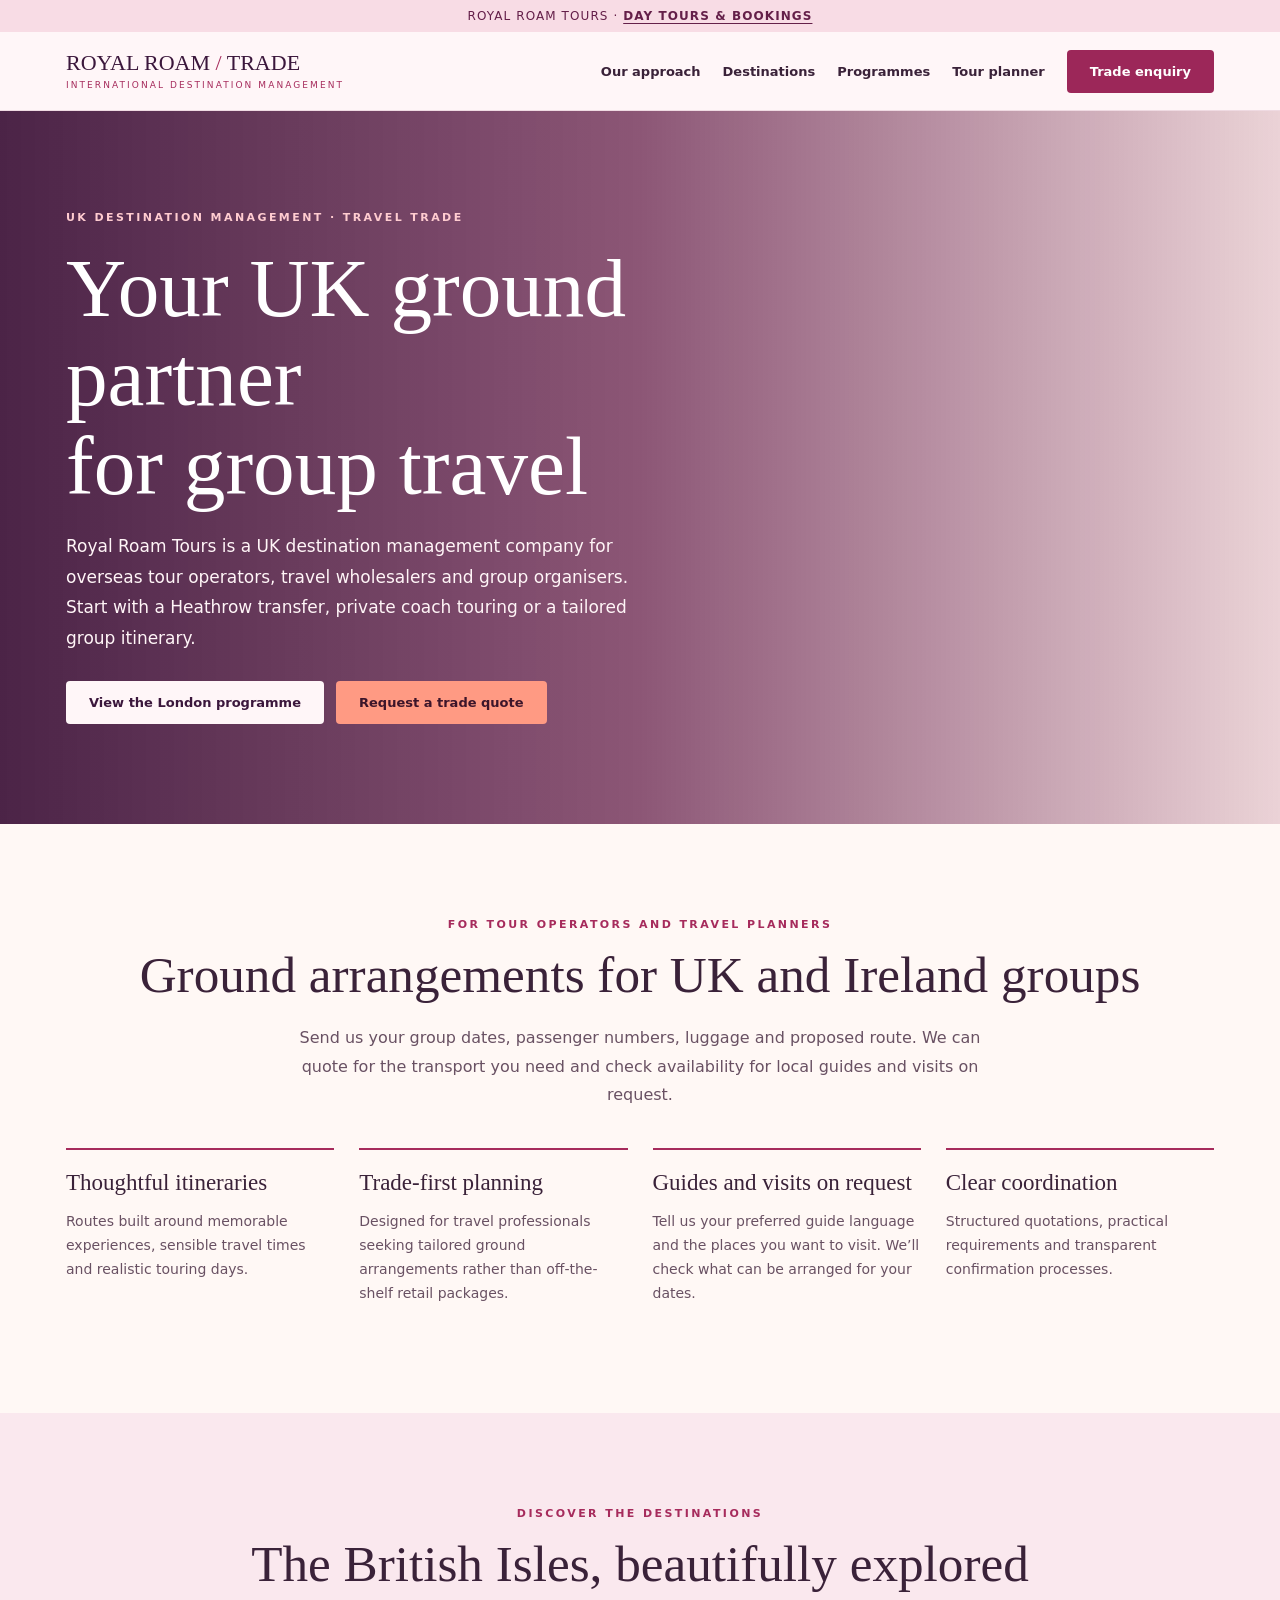
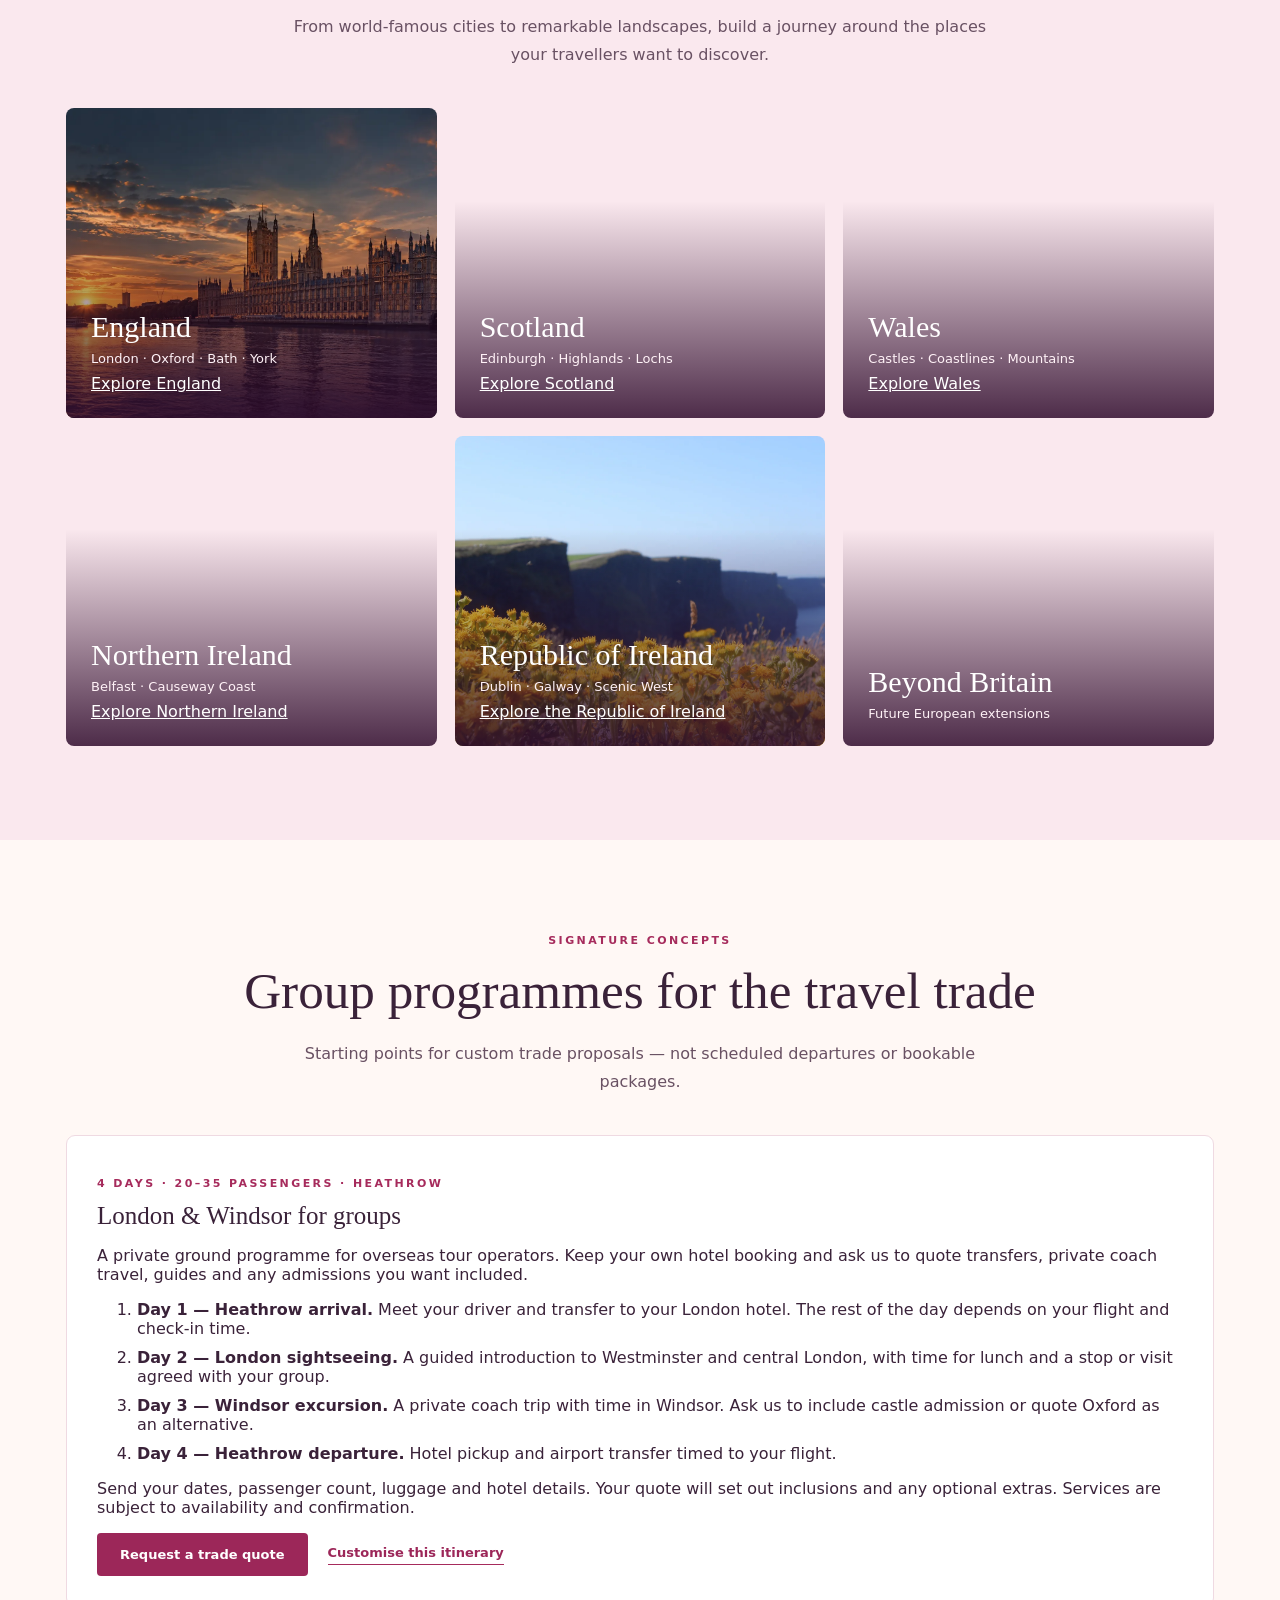
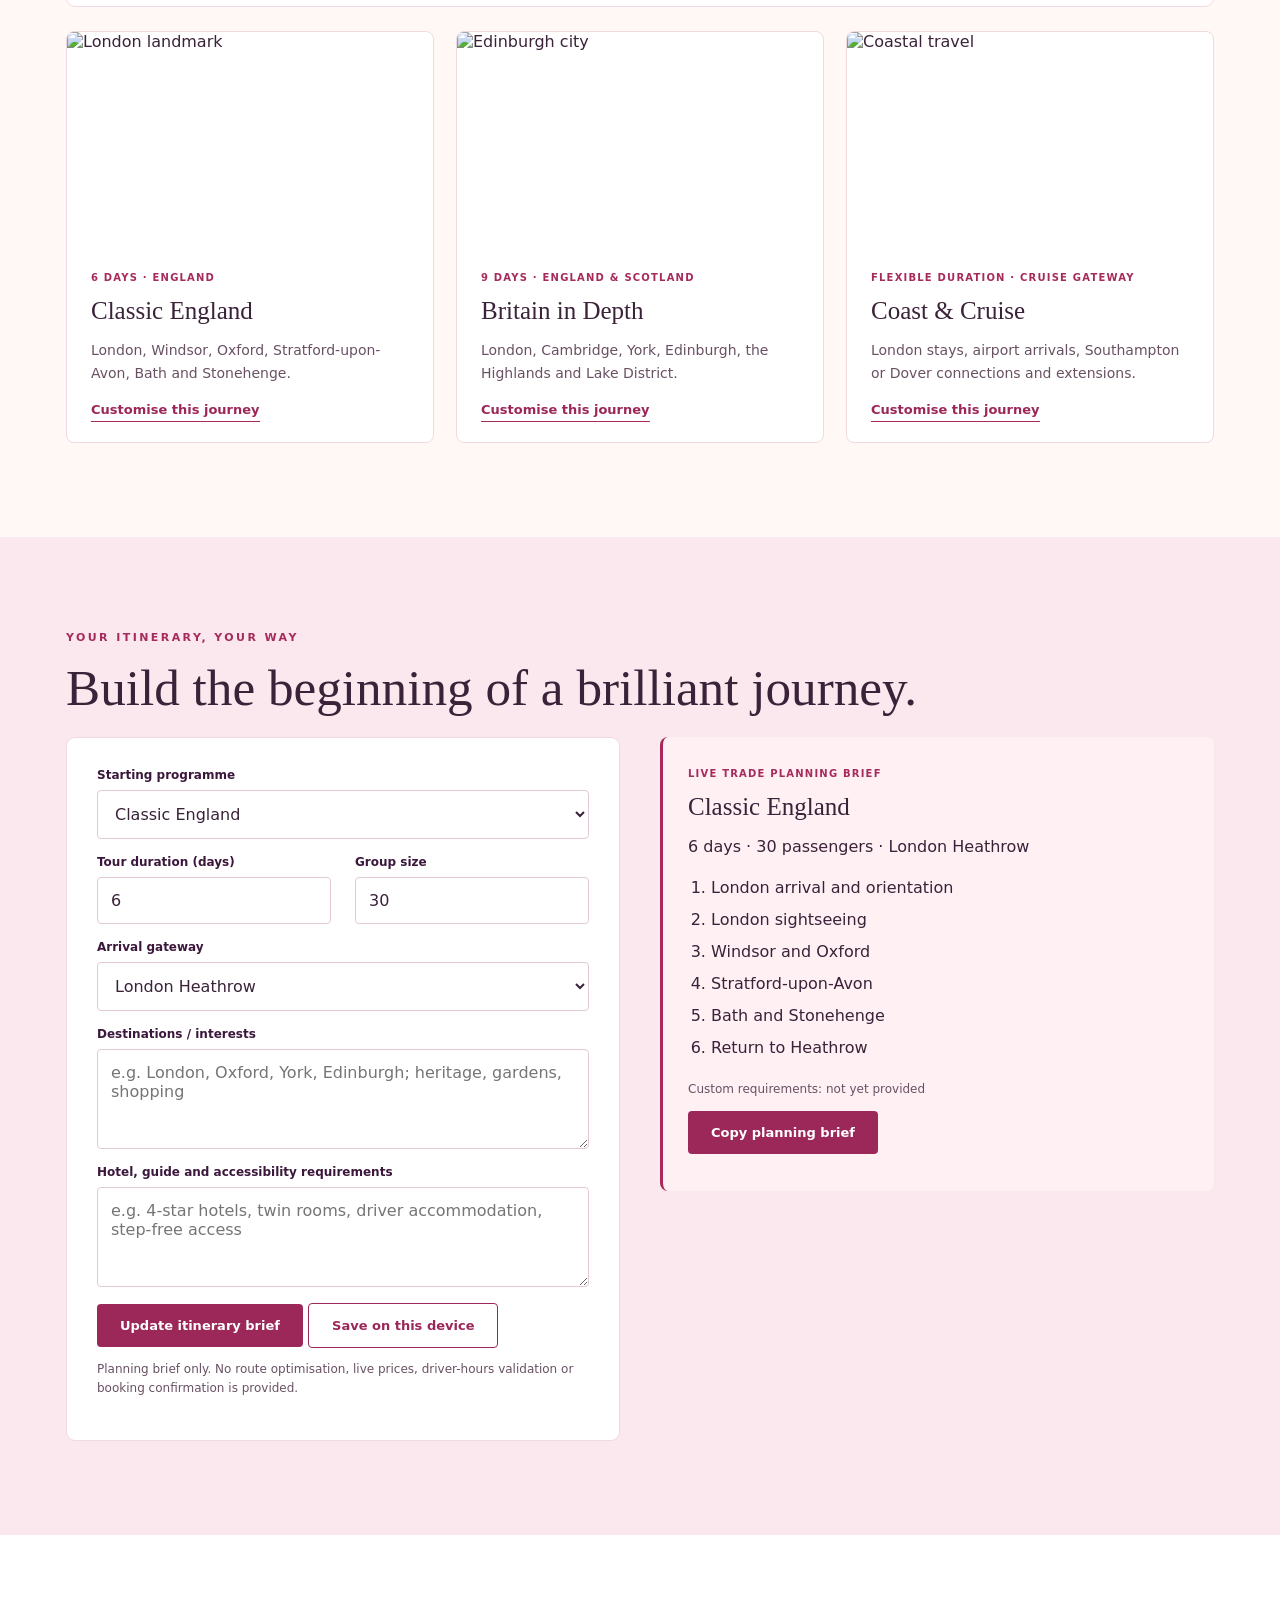
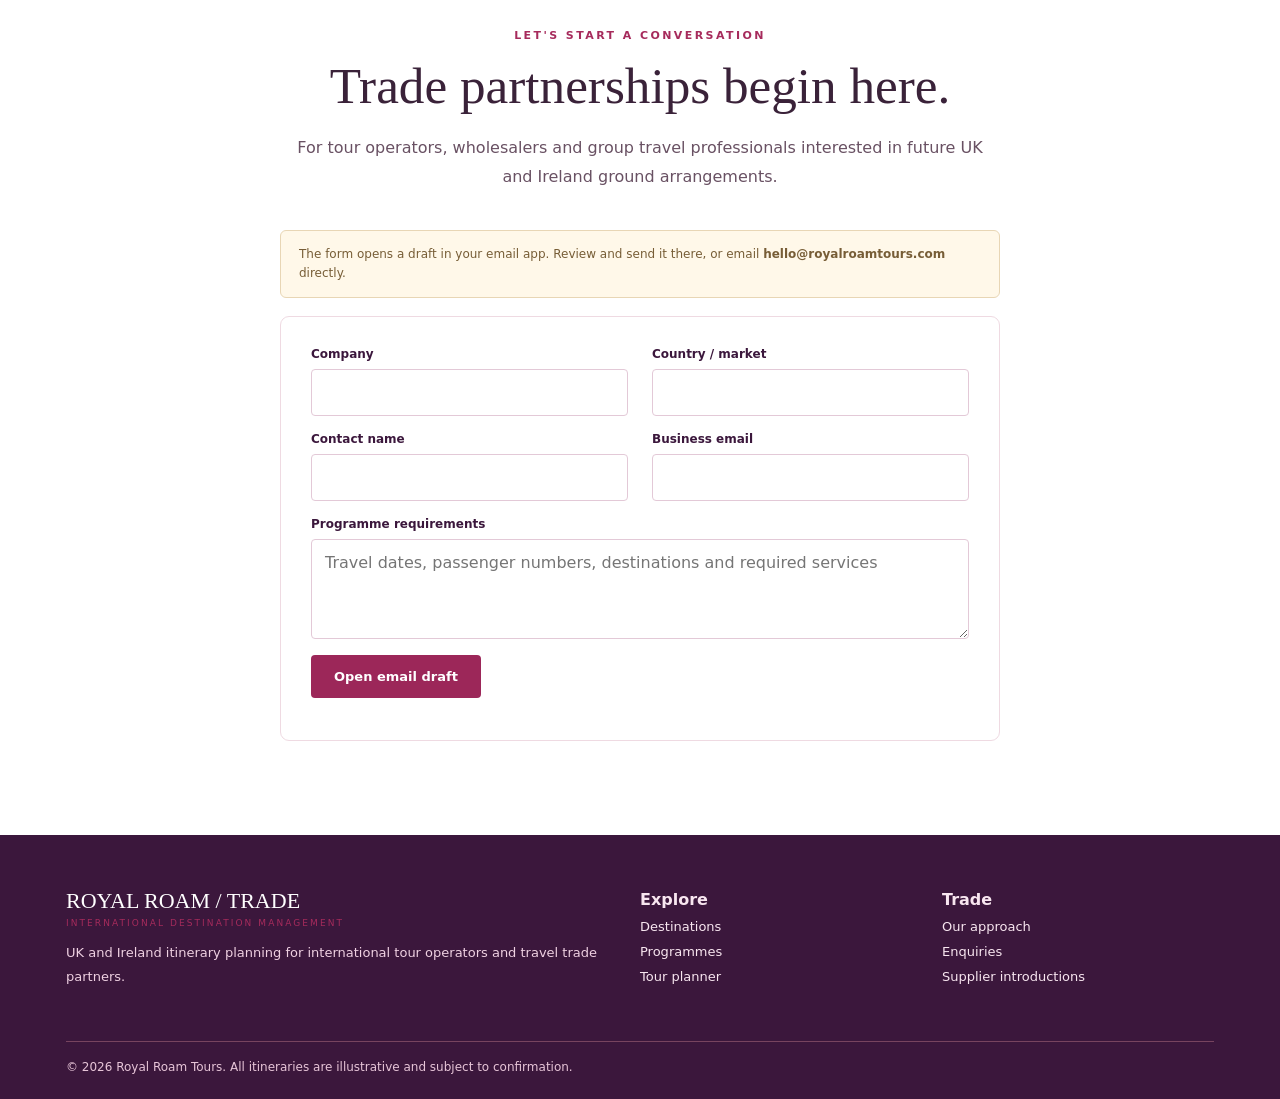
==== commit 135d99ba: "Brighten Royal Roam homepage with plum and coral" ====
--- a/index.html
+++ b/index.html
@@ -1,10 +1,13 @@
 <!doctype html><html lang="en"><head><meta charset="utf-8"><meta name="viewport" content="width=device-width,initial-scale=1"><meta name="description" content="Royal Roam Tours is a UK destination management company for the travel trade. Enquire about Heathrow transfers, private coach touring and tailored UK and Ireland group itineraries."><title>Royal Roam Tours | UK &amp; Ireland Destination Management</title><link rel="canonical" href="https://royalroamtours.com/"><style>
-:root{--green:#164d42;--deep:#113e37;--gold:#bb9257;--cream:#faf7f0;--ink:#213d38;--muted:#667770;--line:#e6e5db}*{box-sizing:border-box}html{scroll-behavior:smooth}body{margin:0;background:var(--cream);color:var(--ink);font-family:Inter,ui-sans-serif,system-ui,-apple-system,'Segoe UI',sans-serif}a{color:inherit;text-decoration:none}button,input,select,textarea{font:inherit}button{cursor:pointer}.wrap{max-width:1200px;margin:auto;padding:0 26px}.top{background:#e8eee8;color:#335b50;text-align:center;padding:9px;font-size:12px;letter-spacing:.09em;text-transform:uppercase}.nav{background:#fffefb;position:sticky;top:0;z-index:5;border-bottom:1px solid var(--line)}.navin{display:flex;align-items:center;justify-content:space-between;gap:18px;min-height:78px}.brand{font-family:Georgia,serif;font-size:22px;color:var(--deep);line-height:1}.brand small{display:block;font-family:system-ui;font-size:9px;letter-spacing:.23em;color:var(--gold);margin-top:7px}.links{display:flex;gap:22px;align-items:center;font-size:13px;font-weight:600}.btn{display:inline-flex;align-items:center;justify-content:center;border:0;background:var(--green);color:white;padding:14px 23px;border-radius:4px;font-weight:650;font-size:13px}.btn.alt{background:#fff;color:var(--deep)}.btn.outline{background:transparent;color:var(--green);border:1px solid var(--green)}.menu{display:none;background:none;border:0;font-size:24px;color:var(--green)}.hero{min-height:650px;display:flex;align-items:center;position:relative;background:linear-gradient(90deg,rgba(11,45,38,.85),rgba(11,45,38,.35)),url('https://images.unsplash.com/photo-1513635269975-59663e0ac1ad?w=1800&q=85') center/cover}.hero .content{max-width:760px;padding:100px 0;color:#fff}.eyebrow{font-size:11px;letter-spacing:.22em;text-transform:uppercase;color:var(--gold);font-weight:800}.hero .eyebrow{color:#e9d4a4}h1,h2,h3{font-family:Georgia,'Times New Roman',serif;font-weight:400}h1{font-size:clamp(44px,6.5vw,84px);line-height:1.07;margin:20px 0}h2{font-size:clamp(32px,4vw,52px);line-height:1.12;margin:15px 0 20px}h3{font-size:25px;margin:12px 0}.hero p{max-width:570px;font-size:17px;line-height:1.8;color:#f0f3ee}.actions{display:flex;gap:12px;flex-wrap:wrap;margin-top:28px}.section{padding:94px 0}.center{text-align:center}.intro{max-width:720px;margin:0 auto 38px;color:var(--muted);line-height:1.8}.grid{display:grid;grid-template-columns:repeat(3,1fr);gap:22px}.destgrid{display:grid;grid-template-columns:repeat(3,1fr);gap:18px}.destination{min-height:310px;border-radius:8px;overflow:hidden;position:relative;background-size:cover;background-position:center;display:flex;align-items:end}.destination:before{content:'';position:absolute;inset:0;background:linear-gradient(0deg,rgba(8,42,34,.82),transparent 70%)}.destination>div{position:relative;color:white;padding:25px}.destination h3{margin:0 0 7px;font-size:30px}.destination p{margin:0;color:#e9eae4;font-size:13px}.card{background:white;border:1px solid var(--line);border-radius:8px;overflow:hidden}.card img{width:100%;height:210px;object-fit:cover;display:block}.cardbody{padding:24px}.card p{line-height:1.65;color:var(--muted);font-size:14px}.pill{font-size:10px;letter-spacing:.12em;text-transform:uppercase;color:var(--gold);font-weight:800}.textlink{color:var(--green);font-weight:750;font-size:13px;border-bottom:1px solid var(--gold);padding-bottom:4px}.band{background:#e9f0e8}.features{display:grid;grid-template-columns:repeat(4,1fr);gap:25px}.feature{border-top:2px solid var(--gold);padding-top:20px}.feature b{font-family:Georgia,serif;font-size:23px;font-weight:400}.feature p{font-size:14px;line-height:1.7;color:var(--muted)}.builder{display:grid;grid-template-columns:1fr 1fr;gap:40px;align-items:start}.panel{background:white;padding:30px;border:1px solid var(--line);border-radius:9px}.field{display:flex;flex-direction:column;gap:8px;margin-bottom:16px}.field label{font-size:12px;font-weight:750;color:var(--deep)}input,select,textarea{padding:13px;border:1px solid #d5dfd8;background:#fff;border-radius:4px;width:100%;color:var(--ink)}textarea{min-height:100px;resize:vertical}.preview{background:#f2f5ed;padding:25px;border-radius:8px;border-left:3px solid var(--gold)}.preview ol{line-height:2;color:var(--ink);padding-left:23px}.small{font-size:12px;line-height:1.6;color:var(--muted)}.footer{background:var(--deep);color:#e6ede7;padding:55px 0 25px}.footergrid{display:grid;grid-template-columns:2fr 1fr 1fr;gap:30px}.footer p{font-size:13px;line-height:1.8;color:#c5d4cb}.footer a{display:block;font-size:13px;margin:10px 0}.copyright{margin-top:40px;border-top:1px solid #416158;padding-top:18px;color:#b6c8bf;font-size:12px}.notice{background:#fff8e9;border:1px solid #e8d6b5;padding:14px 18px;font-size:12px;line-height:1.6;color:#775d36;border-radius:6px}.two{display:grid;grid-template-columns:1fr 1fr;gap:24px}.contact{background:#fff}.status{font-size:12px;margin-top:12px;color:var(--green)}@media(max-width:850px){.links{display:none;position:absolute;top:78px;left:0;right:0;background:white;flex-direction:column;padding:20px;box-shadow:0 12px 25px #0001}.links.open{display:flex}.menu{display:block}.grid,.destgrid{grid-template-columns:repeat(2,1fr)}.features{grid-template-columns:repeat(2,1fr)}.builder{grid-template-columns:1fr}.hero{min-height:580px}}@media(max-width:560px){.wrap{padding:0 19px}.grid,.destgrid,.two,.footergrid{grid-template-columns:1fr}.section{padding:65px 0}.hero .content{padding:70px 0}.features{grid-template-columns:1fr 1fr}.navin{min-height:70px}.links{top:70px}.brand{font-size:18px}.panel{padding:20px}}
+:root{--berry:#9c2759;--plum:#3b173c;--accent:#a62b5c;--coral:#ff9a83;--cream:#fff8f5;--ink:#3a2239;--muted:#695163;--line:#efdae2}*{box-sizing:border-box}html{scroll-behavior:smooth}body{margin:0;background:var(--cream);color:var(--ink);font-family:Inter,ui-sans-serif,system-ui,-apple-system,'Segoe UI',sans-serif}a{color:inherit;text-decoration:none}button,input,select,textarea{font:inherit}button{cursor:pointer}.wrap{max-width:1200px;margin:auto;padding:0 26px}.top{background:#f8dce5;color:#641f49;text-align:center;padding:9px;font-size:12px;letter-spacing:.09em;text-transform:uppercase}.nav{background:#fff6f8;position:sticky;top:0;z-index:5;border-bottom:1px solid var(--line)}.navin{display:flex;align-items:center;justify-content:space-between;gap:18px;min-height:78px}.brand{font-family:Georgia,serif;font-size:22px;color:var(--plum);line-height:1}.brand small{display:block;font-family:system-ui;font-size:9px;letter-spacing:.23em;color:var(--accent);margin-top:7px}.links{display:flex;gap:22px;align-items:center;font-size:13px;font-weight:600}.btn{display:inline-flex;align-items:center;justify-content:center;border:0;background:var(--berry);color:white;padding:14px 23px;border-radius:4px;font-weight:650;font-size:13px}.btn.alt{background:#fff6f8;color:var(--plum)}
+.hero .quote-cta{background:var(--coral);color:#3c152a}
+.hero .quote-cta:hover{background:#ffb29e}.btn.outline{background:transparent;color:var(--berry);border:1px solid var(--berry)}.menu{display:none;background:none;border:0;font-size:24px;color:var(--berry)}.hero{min-height:650px;display:flex;align-items:center;position:relative;background:linear-gradient(90deg,rgba(56,13,52,.9),rgba(96,24,69,.72) 50%,rgba(155,62,94,.2)),url('https://images.unsplash.com/photo-1513635269975-59663e0ac1ad?w=1800&q=85') center/cover}.hero .content{max-width:760px;padding:100px 0;color:#fff}.eyebrow{font-size:11px;letter-spacing:.22em;text-transform:uppercase;color:var(--accent);font-weight:800}.hero .eyebrow{color:#ffccd0}h1,h2,h3{font-family:Georgia,'Times New Roman',serif;font-weight:400}h1{font-size:clamp(44px,6.5vw,84px);line-height:1.07;margin:20px 0}h2{font-size:clamp(32px,4vw,52px);line-height:1.12;margin:15px 0 20px}h3{font-size:25px;margin:12px 0}.hero p{max-width:570px;font-size:17px;line-height:1.8;color:#fff5f7}.actions{display:flex;gap:12px;flex-wrap:wrap;margin-top:28px}.section{padding:94px 0}.center{text-align:center}.intro{max-width:720px;margin:0 auto 38px;color:var(--muted);line-height:1.8}.grid{display:grid;grid-template-columns:repeat(3,1fr);gap:22px}.destgrid{display:grid;grid-template-columns:repeat(3,1fr);gap:18px}.destination{min-height:310px;border-radius:8px;overflow:hidden;position:relative;background-size:cover;background-position:center;display:flex;align-items:end}.destination:before{content:'';position:absolute;inset:0;background:linear-gradient(0deg,rgba(49,13,46,.86),transparent 70%)}.destination>div{position:relative;color:white;padding:25px}.destination h3{margin:0 0 7px;font-size:30px}.destination p{margin:0;color:#fff2f7;font-size:13px}.card{background:white;border:1px solid var(--line);border-radius:8px;overflow:hidden}.card img{width:100%;height:210px;object-fit:cover;display:block}.cardbody{padding:24px}.card p{line-height:1.65;color:var(--muted);font-size:14px}.pill{font-size:10px;letter-spacing:.12em;text-transform:uppercase;color:var(--accent);font-weight:800}.textlink{color:var(--berry);font-weight:750;font-size:13px;border-bottom:1px solid var(--accent);padding-bottom:4px}.band{background:#fae8ee}.features{display:grid;grid-template-columns:repeat(4,1fr);gap:25px}.feature{border-top:2px solid var(--accent);padding-top:20px}.feature b{font-family:Georgia,serif;font-size:23px;font-weight:400}.feature p{font-size:14px;line-height:1.7;color:var(--muted)}.builder{display:grid;grid-template-columns:1fr 1fr;gap:40px;align-items:start}.panel{background:white;padding:30px;border:1px solid var(--line);border-radius:9px}.field{display:flex;flex-direction:column;gap:8px;margin-bottom:16px}.field label{font-size:12px;font-weight:750;color:var(--plum)}input,select,textarea{padding:13px;border:1px solid #e3c9d7;background:#fff;border-radius:4px;width:100%;color:var(--ink)}textarea{min-height:100px;resize:vertical}.preview{background:#fff0f4;padding:25px;border-radius:8px;border-left:3px solid var(--accent)}.preview ol{line-height:2;color:var(--ink);padding-left:23px}.small{font-size:12px;line-height:1.6;color:var(--muted)}.footer{background:var(--plum);color:#f8e6f0;padding:55px 0 25px}.footergrid{display:grid;grid-template-columns:2fr 1fr 1fr;gap:30px}.footer p{font-size:13px;line-height:1.8;color:#efd1e2}.footer a{display:block;font-size:13px;margin:10px 0}.copyright{margin-top:40px;border-top:1px solid #77445f;padding-top:18px;color:#e7c5d8;font-size:12px}.notice{background:#fff8e9;border:1px solid #e8d6b5;padding:14px 18px;font-size:12px;line-height:1.6;color:#775d36;border-radius:6px}.two{display:grid;grid-template-columns:1fr 1fr;gap:24px}.contact{background:#fff}.status{font-size:12px;margin-top:12px;color:var(--berry)}@media(max-width:850px){.links{display:none;position:absolute;top:78px;left:0;right:0;background:white;flex-direction:column;padding:20px;box-shadow:0 12px 25px #0001}.links.open{display:flex}.menu{display:block}.grid,.destgrid{grid-template-columns:repeat(2,1fr)}.features{grid-template-columns:repeat(2,1fr)}.builder{grid-template-columns:1fr}.hero{min-height:580px}}@media(max-width:560px){.wrap{padding:0 19px}
+.hero{background-image:linear-gradient(165deg,rgba(61,16,55,.85),rgba(84,24,65,.73) 58%,rgba(119,37,69,.40)),url('https://images.unsplash.com/photo-1513635269975-59663e0ac1ad?w=1800&q=85')}.grid,.destgrid,.two,.footergrid{grid-template-columns:1fr}.section{padding:65px 0}.hero .content{padding:70px 0}.features{grid-template-columns:1fr 1fr}.navin{min-height:70px}.links{top:70px}.brand{font-size:18px}.panel{padding:20px}}
 
 .london-programme { margin-bottom: 24px; scroll-margin-top: 110px; }
 .london-programme li { margin-bottom: 10px; }
 .london-programme-actions { display: flex; flex-wrap: wrap; align-items: center; gap: 12px 20px; }
-.explore-country{display:block;margin-top:.5rem;text-decoration:underline}a.destination:focus-visible{outline:3px solid #b78d53;outline-offset:4px}</style></head><body><div class="top" id="travel-trade">Royal Roam Tours · <a href="/tours.html" style="text-decoration:underline;text-underline-offset:3px;font-weight:700">Day tours &amp; bookings</a></div><header class="nav"><div class="wrap navin"><a class="brand" href="#home">ROYAL ROAM<span style="color:#b99158"> / </span>TRADE<small>INTERNATIONAL DESTINATION MANAGEMENT</small></a><button class="menu" id="menu" aria-label="Toggle navigation" aria-expanded="false">☰</button><nav class="links" id="links"><a href="#about">Our approach</a><a href="#destinations">Destinations</a><a href="#programmes">Programmes</a><a href="#planner">Tour planner</a><a href="#contact" class="btn">Trade enquiry</a></nav></div></header><main><section class="hero" id="home"><div class="wrap" style="width:100%"><div class="content"><div class="eyebrow">UK destination management · Travel trade</div><h1>Your UK ground partner<br>for group travel</h1><p>Royal Roam Tours is a UK destination management company for overseas tour operators, travel wholesalers and group organisers. Start with a Heathrow transfer, private coach touring or a tailored group itinerary.</p><div class="actions"><a class="btn alt" href="#london-four-days">View the London programme</a><a class="btn" style="background:#bb9257;color:#173d35" href="#contact">Request a trade quote</a></div></div></div></section><section class="section" id="about"><div class="wrap center"><div class="eyebrow">For tour operators and travel planners</div><h2>Ground arrangements for UK and Ireland groups</h2><p class="intro">Send us your group dates, passenger numbers, luggage and proposed route. We can quote for the transport you need and check availability for local guides and visits on request.</p><div class="features" style="text-align:left"><div class="feature"><b>Thoughtful itineraries</b><p>Routes built around memorable experiences, sensible travel times and realistic touring days.</p></div><div class="feature"><b>Trade-first planning</b><p>Designed for travel professionals seeking tailored ground arrangements rather than off-the-shelf retail packages.</p></div><div class="feature"><b>Guides and visits on request</b><p>Tell us your preferred guide language and the places you want to visit. We’ll check what can be arranged for your dates.</p></div><div class="feature"><b>Clear coordination</b><p>Structured quotations, practical requirements and transparent confirmation processes.</p></div></div></div></section><section class="section band" id="destinations"><div class="wrap"><div class="eyebrow center">Discover the destinations</div><h2 class="center">The British Isles, beautifully explored</h2><p class="intro center">From world-famous cities to remarkable landscapes, build a journey around the places your travellers want to discover.</p><div class="destgrid"><a href="/england.html" class="destination" style="background-image:url('/london-hero.webp')"><div><h3>England</h3><p>London · Oxford · Bath · York</p><span class="explore-country">Explore England</span></div></a><a href="/scotland.html" class="destination" style="background-image:url('https://images.unsplash.com/photo-1506377585622-bedcbb027afc?w=900&q=80')"><div><h3>Scotland</h3><p>Edinburgh · Highlands · Lochs</p><span class="explore-country">Explore Scotland</span></div></a><a href="/wales.html" class="destination" style="background-image:url('https://images.unsplash.com/photo-1464822759023-fed622ff2c3b?w=900&q=80')"><div><h3>Wales</h3><p>Castles · Coastlines · Mountains</p><span class="explore-country">Explore Wales</span></div></a><a href="/northern-ireland.html" class="destination" style="background-image:url('https://images.unsplash.com/photo-1488747279002-c8523379faaa?w=900&q=80')"><div><h3>Northern Ireland</h3><p>Belfast · Causeway Coast</p><span class="explore-country">Explore Northern Ireland</span></div></a><a href="/republic-of-ireland.html" class="destination" style="background-image:url('/ireland-cliffs-of-moher.webp')"><div><h3>Republic of Ireland</h3><p>Dublin · Galway · Scenic West</p><span class="explore-country">Explore the Republic of Ireland</span></div></a><article class="destination" style="background-image:url('https://images.unsplash.com/photo-1499856871958-5b9627545d1a?w=900&q=80')"><div><h3>Beyond Britain</h3><p>Future European extensions</p></div></article></div></div></section><section class="section" id="programmes"><div class="wrap"><div class="eyebrow center">Signature concepts</div><h2 class="center">Group programmes for the travel trade</h2><p class="intro center">Starting points for custom trade proposals — not scheduled departures or bookable packages.</p><article class="panel london-programme" id="london-four-days" aria-labelledby="london-programme-title">
+.explore-country{display:block;margin-top:.5rem;text-decoration:underline}a.destination:focus-visible{outline:3px solid var(--berry);outline-offset:4px}</style></head><body><div class="top" id="travel-trade">Royal Roam Tours · <a href="/tours.html" style="text-decoration:underline;text-underline-offset:3px;font-weight:700">Day tours &amp; bookings</a></div><header class="nav"><div class="wrap navin"><a class="brand" href="#home">ROYAL ROAM<span style="color:var(--accent)"> / </span>TRADE<small>INTERNATIONAL DESTINATION MANAGEMENT</small></a><button class="menu" id="menu" aria-label="Toggle navigation" aria-expanded="false">☰</button><nav class="links" id="links"><a href="#about">Our approach</a><a href="#destinations">Destinations</a><a href="#programmes">Programmes</a><a href="#planner">Tour planner</a><a href="#contact" class="btn">Trade enquiry</a></nav></div></header><main><section class="hero" id="home"><div class="wrap" style="width:100%"><div class="content"><div class="eyebrow">UK destination management · Travel trade</div><h1>Your UK ground partner<br>for group travel</h1><p>Royal Roam Tours is a UK destination management company for overseas tour operators, travel wholesalers and group organisers. Start with a Heathrow transfer, private coach touring or a tailored group itinerary.</p><div class="actions"><a class="btn alt" href="#london-four-days">View the London programme</a><a class="btn quote-cta" href="#contact">Request a trade quote</a></div></div></div></section><section class="section" id="about"><div class="wrap center"><div class="eyebrow">For tour operators and travel planners</div><h2>Ground arrangements for UK and Ireland groups</h2><p class="intro">Send us your group dates, passenger numbers, luggage and proposed route. We can quote for the transport you need and check availability for local guides and visits on request.</p><div class="features" style="text-align:left"><div class="feature"><b>Thoughtful itineraries</b><p>Routes built around memorable experiences, sensible travel times and realistic touring days.</p></div><div class="feature"><b>Trade-first planning</b><p>Designed for travel professionals seeking tailored ground arrangements rather than off-the-shelf retail packages.</p></div><div class="feature"><b>Guides and visits on request</b><p>Tell us your preferred guide language and the places you want to visit. We’ll check what can be arranged for your dates.</p></div><div class="feature"><b>Clear coordination</b><p>Structured quotations, practical requirements and transparent confirmation processes.</p></div></div></div></section><section class="section band" id="destinations"><div class="wrap"><div class="eyebrow center">Discover the destinations</div><h2 class="center">The British Isles, beautifully explored</h2><p class="intro center">From world-famous cities to remarkable landscapes, build a journey around the places your travellers want to discover.</p><div class="destgrid"><a href="/england.html" class="destination" style="background-image:url('/london-hero.webp')"><div><h3>England</h3><p>London · Oxford · Bath · York</p><span class="explore-country">Explore England</span></div></a><a href="/scotland.html" class="destination" style="background-image:url('https://images.unsplash.com/photo-1506377585622-bedcbb027afc?w=900&q=80')"><div><h3>Scotland</h3><p>Edinburgh · Highlands · Lochs</p><span class="explore-country">Explore Scotland</span></div></a><a href="/wales.html" class="destination" style="background-image:url('https://images.unsplash.com/photo-1464822759023-fed622ff2c3b?w=900&q=80')"><div><h3>Wales</h3><p>Castles · Coastlines · Mountains</p><span class="explore-country">Explore Wales</span></div></a><a href="/northern-ireland.html" class="destination" style="background-image:url('https://images.unsplash.com/photo-1488747279002-c8523379faaa?w=900&q=80')"><div><h3>Northern Ireland</h3><p>Belfast · Causeway Coast</p><span class="explore-country">Explore Northern Ireland</span></div></a><a href="/republic-of-ireland.html" class="destination" style="background-image:url('/ireland-cliffs-of-moher.webp')"><div><h3>Republic of Ireland</h3><p>Dublin · Galway · Scenic West</p><span class="explore-country">Explore the Republic of Ireland</span></div></a><article class="destination" style="background-image:url('https://images.unsplash.com/photo-1499856871958-5b9627545d1a?w=900&q=80')"><div><h3>Beyond Britain</h3><p>Future European extensions</p></div></article></div></div></section><section class="section" id="programmes"><div class="wrap"><div class="eyebrow center">Signature concepts</div><h2 class="center">Group programmes for the travel trade</h2><p class="intro center">Starting points for custom trade proposals — not scheduled departures or bookable packages.</p><article class="panel london-programme" id="london-four-days" aria-labelledby="london-programme-title">
   <p class="eyebrow">4 days · 20–35 passengers · Heathrow</p>
   <h3 id="london-programme-title">London &amp; Windsor for groups</h3>
   <p>A private ground programme for overseas tour operators. Keep your own hotel booking and ask us to quote transfers, private coach travel, guides and any admissions you want included.</p>
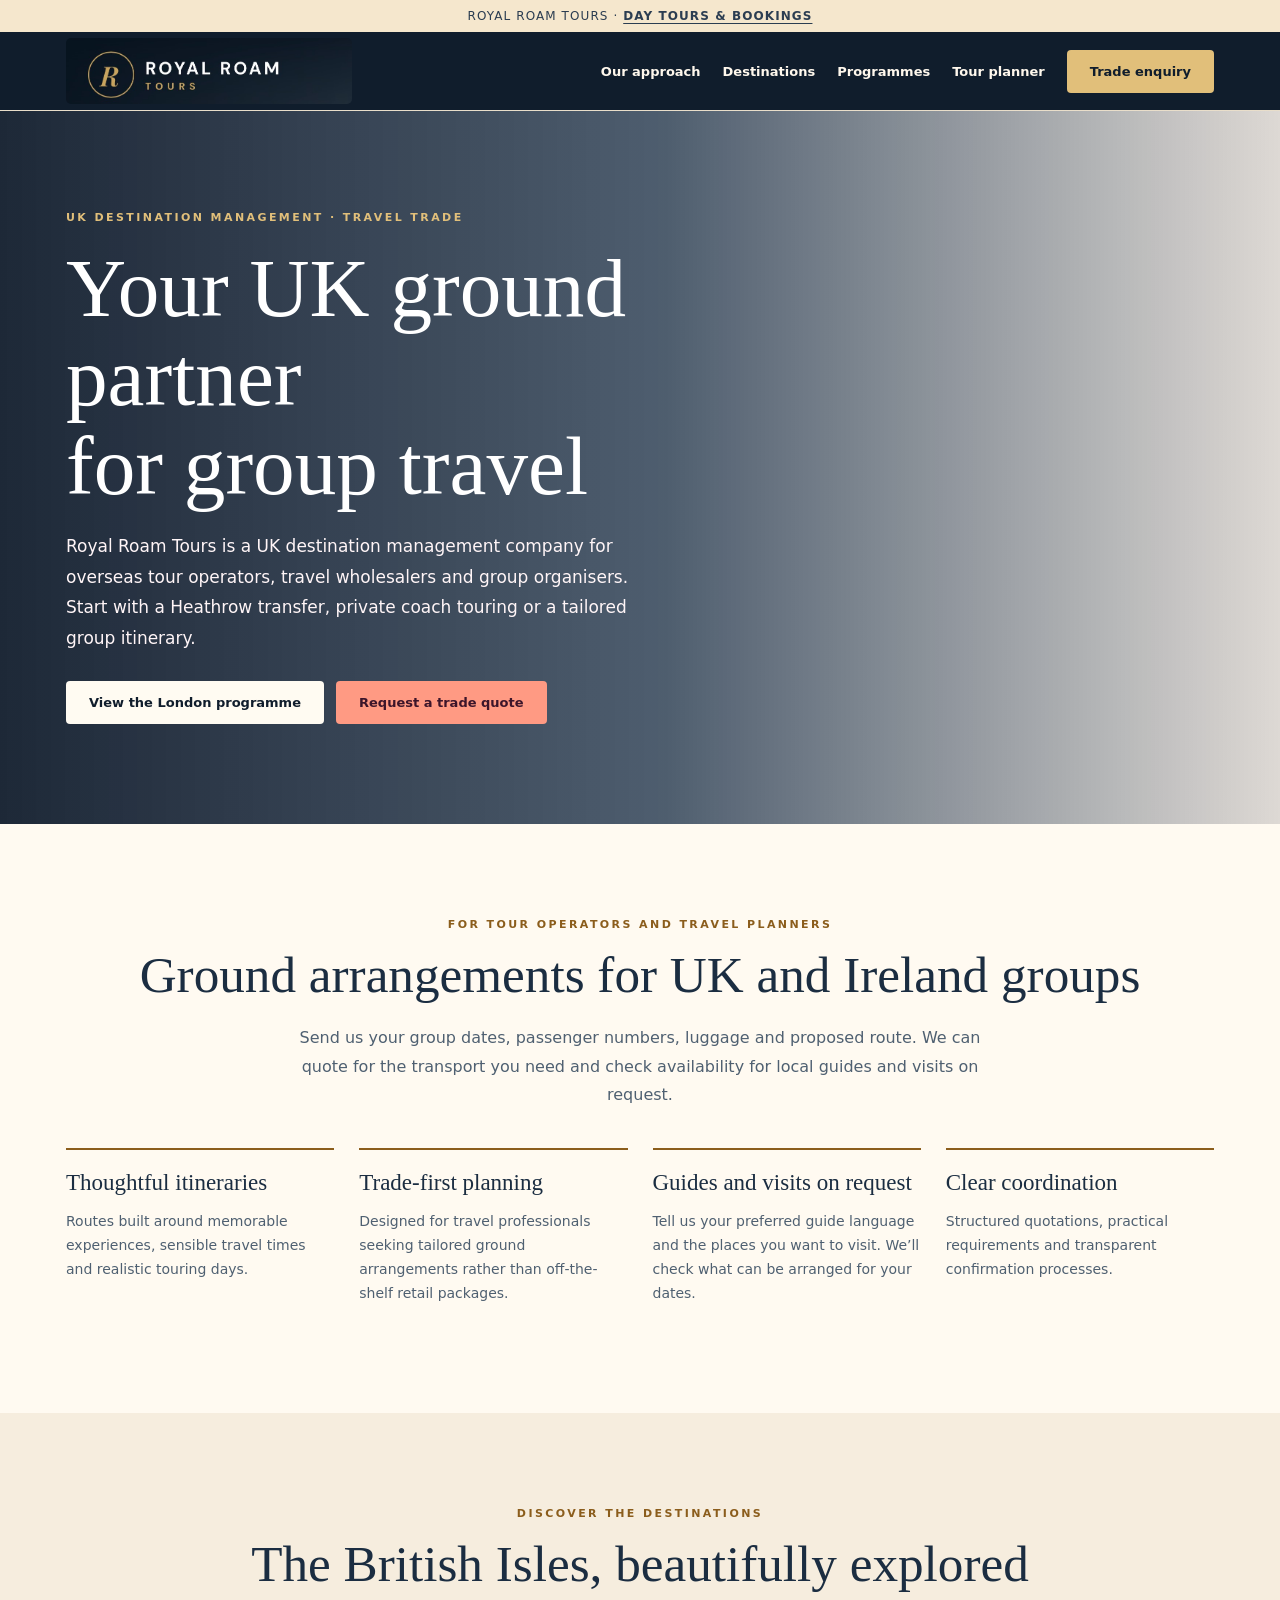
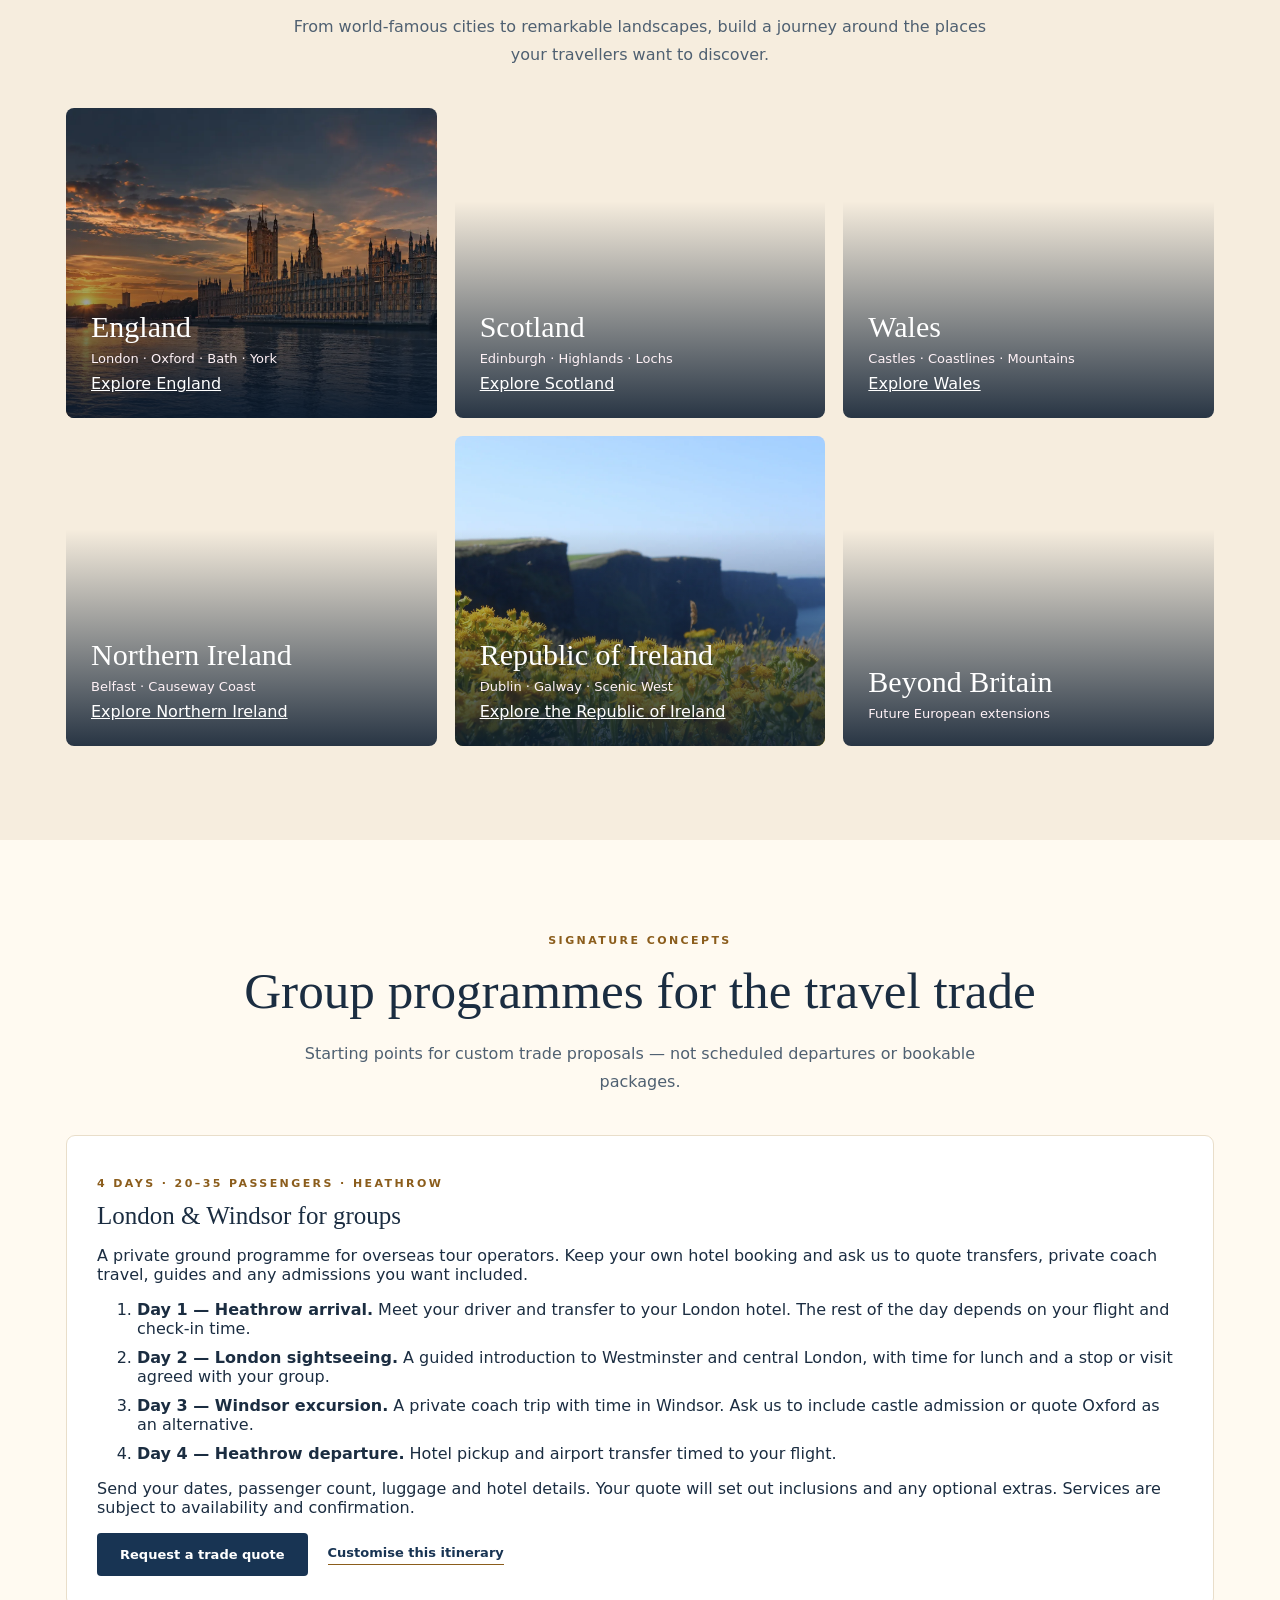
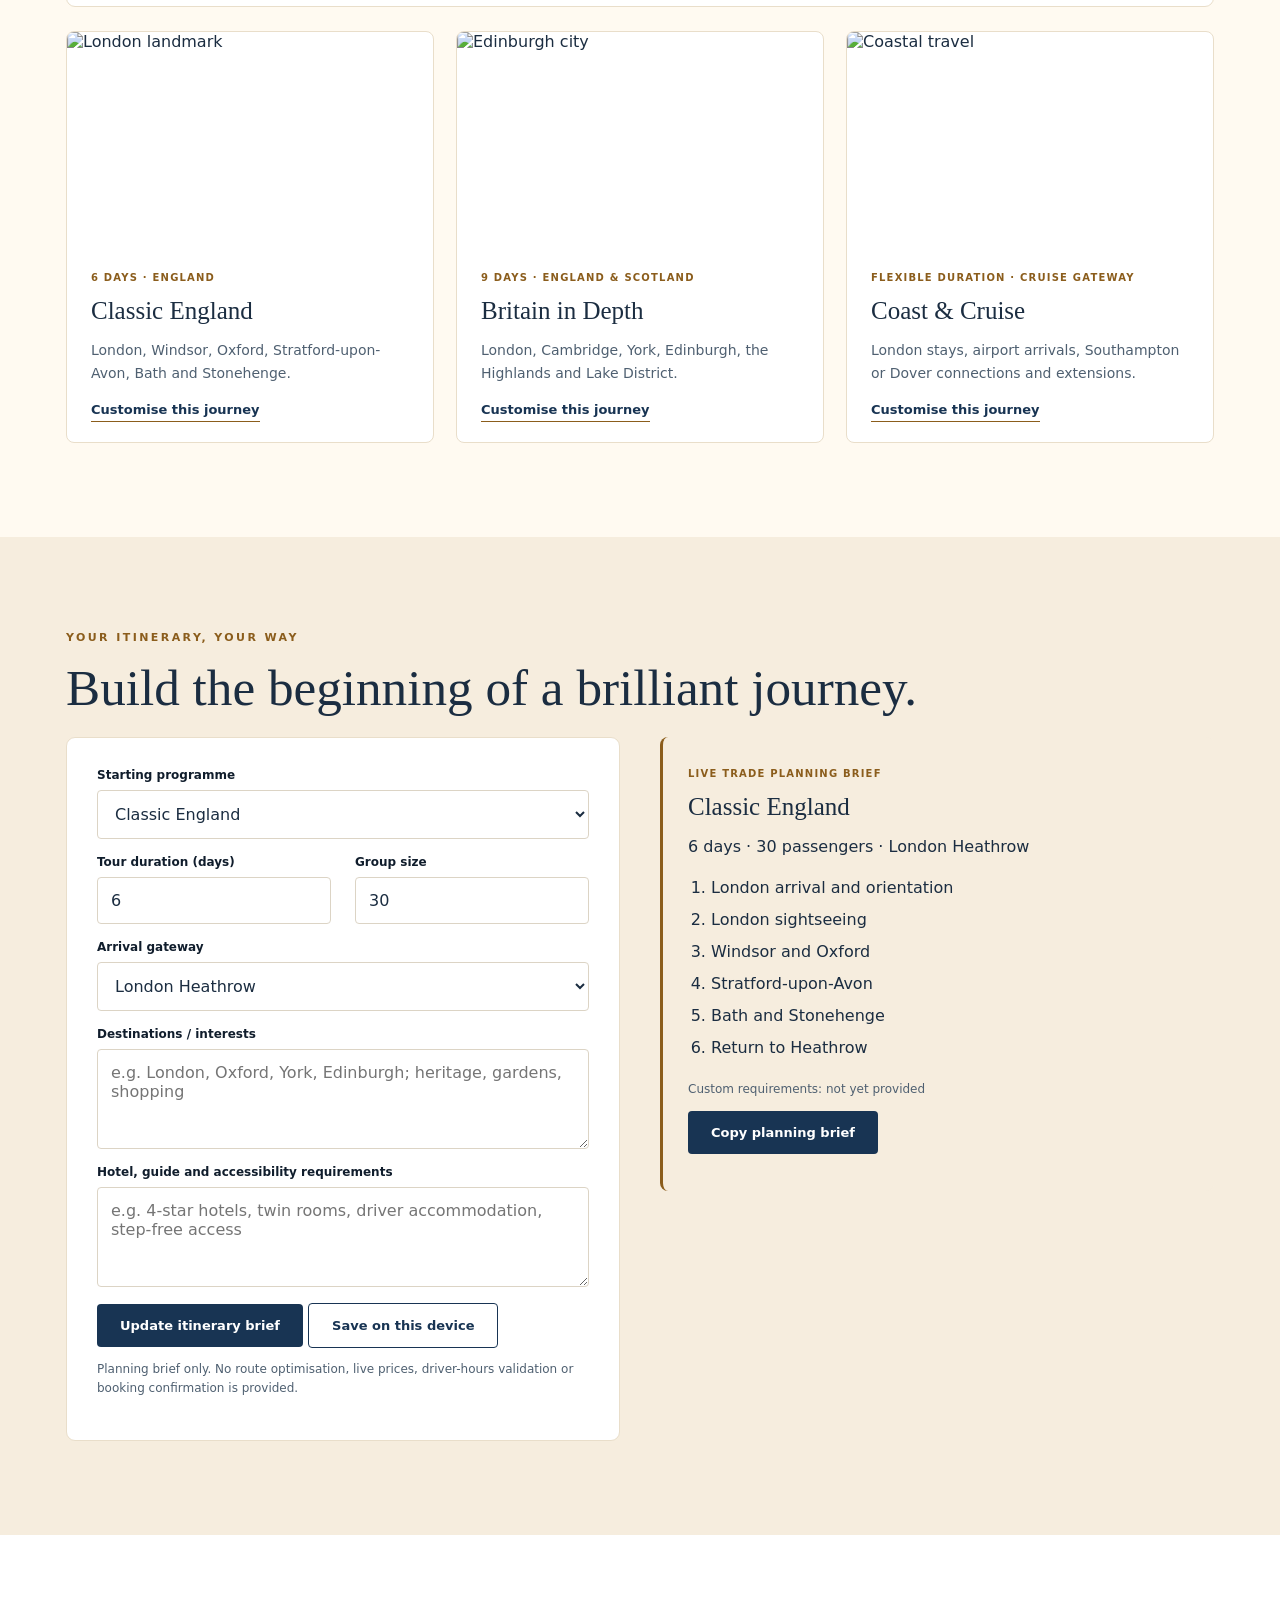
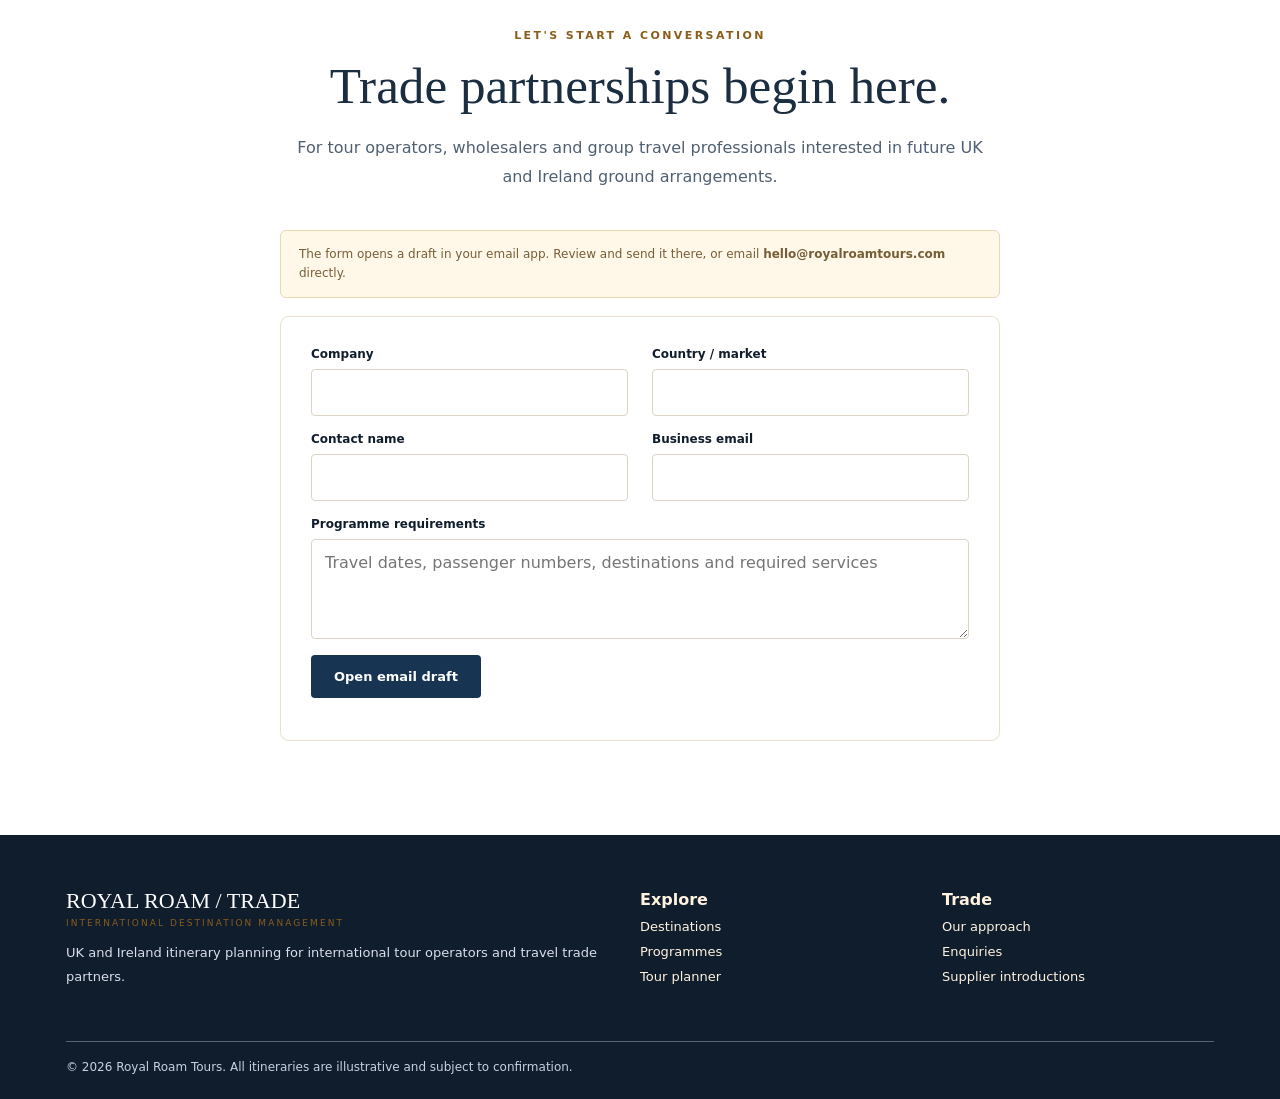
==== commit 197842c9: "Use the Royal Roam logo and navy-and-gold homepage palette" ====
--- a/index.html
+++ b/index.html
@@ -1,13 +1,18 @@
 <!doctype html><html lang="en"><head><meta charset="utf-8"><meta name="viewport" content="width=device-width,initial-scale=1"><meta name="description" content="Royal Roam Tours is a UK destination management company for the travel trade. Enquire about Heathrow transfers, private coach touring and tailored UK and Ireland group itineraries."><title>Royal Roam Tours | UK &amp; Ireland Destination Management</title><link rel="canonical" href="https://royalroamtours.com/"><style>
-:root{--berry:#9c2759;--plum:#3b173c;--accent:#a62b5c;--coral:#ff9a83;--cream:#fff8f5;--ink:#3a2239;--muted:#695163;--line:#efdae2}*{box-sizing:border-box}html{scroll-behavior:smooth}body{margin:0;background:var(--cream);color:var(--ink);font-family:Inter,ui-sans-serif,system-ui,-apple-system,'Segoe UI',sans-serif}a{color:inherit;text-decoration:none}button,input,select,textarea{font:inherit}button{cursor:pointer}.wrap{max-width:1200px;margin:auto;padding:0 26px}.top{background:#f8dce5;color:#641f49;text-align:center;padding:9px;font-size:12px;letter-spacing:.09em;text-transform:uppercase}.nav{background:#fff6f8;position:sticky;top:0;z-index:5;border-bottom:1px solid var(--line)}.navin{display:flex;align-items:center;justify-content:space-between;gap:18px;min-height:78px}.brand{font-family:Georgia,serif;font-size:22px;color:var(--plum);line-height:1}.brand small{display:block;font-family:system-ui;font-size:9px;letter-spacing:.23em;color:var(--accent);margin-top:7px}.links{display:flex;gap:22px;align-items:center;font-size:13px;font-weight:600}.btn{display:inline-flex;align-items:center;justify-content:center;border:0;background:var(--berry);color:white;padding:14px 23px;border-radius:4px;font-weight:650;font-size:13px}.btn.alt{background:#fff6f8;color:var(--plum)}
+:root{--navy:#183453;--deep:#101d2c;--accent:#8b5d1c;--gold:#e1bf7a;--coral:#ff9a83;--cream:#fffaf1;--ink:#1b2d41;--muted:#4f6071;--line:#e9deca}*{box-sizing:border-box}html{scroll-behavior:smooth}body{margin:0;background:var(--cream);color:var(--ink);font-family:Inter,ui-sans-serif,system-ui,-apple-system,'Segoe UI',sans-serif}a{color:inherit;text-decoration:none}button,input,select,textarea{font:inherit}button{cursor:pointer}.wrap{max-width:1200px;margin:auto;padding:0 26px}.top{background:#f5e7cd;color:#2b3d51;text-align:center;padding:9px;font-size:12px;letter-spacing:.09em;text-transform:uppercase}.nav{background:var(--deep);position:sticky;top:0;z-index:5;border-bottom:1px solid var(--line)}.navin{display:flex;align-items:center;justify-content:space-between;gap:18px;min-height:78px}.brand{font-family:Georgia,serif;font-size:22px;color:var(--deep);line-height:1}.brand small{display:block;font-family:system-ui;font-size:9px;letter-spacing:.23em;color:var(--accent);margin-top:7px}.links{display:flex;color:#fff8ed;gap:22px;align-items:center;font-size:13px;font-weight:600}.btn{display:inline-flex;align-items:center;justify-content:center;border:0;background:var(--navy);color:white;padding:14px 23px;border-radius:4px;font-weight:650;font-size:13px}.btn.alt{background:#fffbf2;color:var(--deep)}
 .hero .quote-cta{background:var(--coral);color:#3c152a}
-.hero .quote-cta:hover{background:#ffb29e}.btn.outline{background:transparent;color:var(--berry);border:1px solid var(--berry)}.menu{display:none;background:none;border:0;font-size:24px;color:var(--berry)}.hero{min-height:650px;display:flex;align-items:center;position:relative;background:linear-gradient(90deg,rgba(56,13,52,.9),rgba(96,24,69,.72) 50%,rgba(155,62,94,.2)),url('https://images.unsplash.com/photo-1513635269975-59663e0ac1ad?w=1800&q=85') center/cover}.hero .content{max-width:760px;padding:100px 0;color:#fff}.eyebrow{font-size:11px;letter-spacing:.22em;text-transform:uppercase;color:var(--accent);font-weight:800}.hero .eyebrow{color:#ffccd0}h1,h2,h3{font-family:Georgia,'Times New Roman',serif;font-weight:400}h1{font-size:clamp(44px,6.5vw,84px);line-height:1.07;margin:20px 0}h2{font-size:clamp(32px,4vw,52px);line-height:1.12;margin:15px 0 20px}h3{font-size:25px;margin:12px 0}.hero p{max-width:570px;font-size:17px;line-height:1.8;color:#fff5f7}.actions{display:flex;gap:12px;flex-wrap:wrap;margin-top:28px}.section{padding:94px 0}.center{text-align:center}.intro{max-width:720px;margin:0 auto 38px;color:var(--muted);line-height:1.8}.grid{display:grid;grid-template-columns:repeat(3,1fr);gap:22px}.destgrid{display:grid;grid-template-columns:repeat(3,1fr);gap:18px}.destination{min-height:310px;border-radius:8px;overflow:hidden;position:relative;background-size:cover;background-position:center;display:flex;align-items:end}.destination:before{content:'';position:absolute;inset:0;background:linear-gradient(0deg,rgba(49,13,46,.86),transparent 70%)}.destination>div{position:relative;color:white;padding:25px}.destination h3{margin:0 0 7px;font-size:30px}.destination p{margin:0;color:#fff2f7;font-size:13px}.card{background:white;border:1px solid var(--line);border-radius:8px;overflow:hidden}.card img{width:100%;height:210px;object-fit:cover;display:block}.cardbody{padding:24px}.card p{line-height:1.65;color:var(--muted);font-size:14px}.pill{font-size:10px;letter-spacing:.12em;text-transform:uppercase;color:var(--accent);font-weight:800}.textlink{color:var(--berry);font-weight:750;font-size:13px;border-bottom:1px solid var(--accent);padding-bottom:4px}.band{background:#fae8ee}.features{display:grid;grid-template-columns:repeat(4,1fr);gap:25px}.feature{border-top:2px solid var(--accent);padding-top:20px}.feature b{font-family:Georgia,serif;font-size:23px;font-weight:400}.feature p{font-size:14px;line-height:1.7;color:var(--muted)}.builder{display:grid;grid-template-columns:1fr 1fr;gap:40px;align-items:start}.panel{background:white;padding:30px;border:1px solid var(--line);border-radius:9px}.field{display:flex;flex-direction:column;gap:8px;margin-bottom:16px}.field label{font-size:12px;font-weight:750;color:var(--plum)}input,select,textarea{padding:13px;border:1px solid #e3c9d7;background:#fff;border-radius:4px;width:100%;color:var(--ink)}textarea{min-height:100px;resize:vertical}.preview{background:#fff0f4;padding:25px;border-radius:8px;border-left:3px solid var(--accent)}.preview ol{line-height:2;color:var(--ink);padding-left:23px}.small{font-size:12px;line-height:1.6;color:var(--muted)}.footer{background:var(--plum);color:#f8e6f0;padding:55px 0 25px}.footergrid{display:grid;grid-template-columns:2fr 1fr 1fr;gap:30px}.footer p{font-size:13px;line-height:1.8;color:#efd1e2}.footer a{display:block;font-size:13px;margin:10px 0}.copyright{margin-top:40px;border-top:1px solid #77445f;padding-top:18px;color:#e7c5d8;font-size:12px}.notice{background:#fff8e9;border:1px solid #e8d6b5;padding:14px 18px;font-size:12px;line-height:1.6;color:#775d36;border-radius:6px}.two{display:grid;grid-template-columns:1fr 1fr;gap:24px}.contact{background:#fff}.status{font-size:12px;margin-top:12px;color:var(--berry)}@media(max-width:850px){.links{display:none;position:absolute;top:78px;left:0;right:0;background:white;flex-direction:column;padding:20px;box-shadow:0 12px 25px #0001}.links.open{display:flex}.menu{display:block}.grid,.destgrid{grid-template-columns:repeat(2,1fr)}.features{grid-template-columns:repeat(2,1fr)}.builder{grid-template-columns:1fr}.hero{min-height:580px}}@media(max-width:560px){.wrap{padding:0 19px}
-.hero{background-image:linear-gradient(165deg,rgba(61,16,55,.85),rgba(84,24,65,.73) 58%,rgba(119,37,69,.40)),url('https://images.unsplash.com/photo-1513635269975-59663e0ac1ad?w=1800&q=85')}.grid,.destgrid,.two,.footergrid{grid-template-columns:1fr}.section{padding:65px 0}.hero .content{padding:70px 0}.features{grid-template-columns:1fr 1fr}.navin{min-height:70px}.links{top:70px}.brand{font-size:18px}.panel{padding:20px}}
+.hero .quote-cta:hover{background:#ffb29e}.btn.outline{background:transparent;color:var(--navy);border:1px solid var(--navy)}.menu{display:none;background:none;border:0;font-size:24px;color:var(--gold)}.hero{min-height:650px;display:flex;align-items:center;position:relative;background:linear-gradient(90deg,rgba(12,24,41,.93),rgba(19,41,67,.75) 52%,rgba(69,66,80,.18)),url('https://images.unsplash.com/photo-1513635269975-59663e0ac1ad?w=1800&q=85') center/cover}.hero .content{max-width:760px;padding:100px 0;color:#fff}.eyebrow{font-size:11px;letter-spacing:.22em;text-transform:uppercase;color:var(--accent);font-weight:800}.hero .eyebrow{color:var(--gold)}h1,h2,h3{font-family:Georgia,'Times New Roman',serif;font-weight:400}h1{font-size:clamp(44px,6.5vw,84px);line-height:1.07;margin:20px 0}h2{font-size:clamp(32px,4vw,52px);line-height:1.12;margin:15px 0 20px}h3{font-size:25px;margin:12px 0}.hero p{max-width:570px;font-size:17px;line-height:1.8;color:#fff5f7}.actions{display:flex;gap:12px;flex-wrap:wrap;margin-top:28px}.section{padding:94px 0}.center{text-align:center}.intro{max-width:720px;margin:0 auto 38px;color:var(--muted);line-height:1.8}.grid{display:grid;grid-template-columns:repeat(3,1fr);gap:22px}.destgrid{display:grid;grid-template-columns:repeat(3,1fr);gap:18px}.destination{min-height:310px;border-radius:8px;overflow:hidden;position:relative;background-size:cover;background-position:center;display:flex;align-items:end}.destination:before{content:'';position:absolute;inset:0;background:linear-gradient(0deg,rgba(12,28,47,.88),transparent 70%)}.destination>div{position:relative;color:white;padding:25px}.destination h3{margin:0 0 7px;font-size:30px}.destination p{margin:0;color:#fff2f7;font-size:13px}.card{background:white;border:1px solid var(--line);border-radius:8px;overflow:hidden}.card img{width:100%;height:210px;object-fit:cover;display:block}.cardbody{padding:24px}.card p{line-height:1.65;color:var(--muted);font-size:14px}.pill{font-size:10px;letter-spacing:.12em;text-transform:uppercase;color:var(--accent);font-weight:800}.textlink{color:var(--navy);font-weight:750;font-size:13px;border-bottom:1px solid var(--accent);padding-bottom:4px}.band{background:#f6edde}.features{display:grid;grid-template-columns:repeat(4,1fr);gap:25px}.feature{border-top:2px solid var(--accent);padding-top:20px}.feature b{font-family:Georgia,serif;font-size:23px;font-weight:400}.feature p{font-size:14px;line-height:1.7;color:var(--muted)}.builder{display:grid;grid-template-columns:1fr 1fr;gap:40px;align-items:start}.panel{background:white;padding:30px;border:1px solid var(--line);border-radius:9px}.field{display:flex;flex-direction:column;gap:8px;margin-bottom:16px}.field label{font-size:12px;font-weight:750;color:var(--deep)}input,select,textarea{padding:13px;border:1px solid #dcd4c5;background:#fff;border-radius:4px;width:100%;color:var(--ink)}textarea{min-height:100px;resize:vertical}.preview{background:#f6edde;padding:25px;border-radius:8px;border-left:3px solid var(--accent)}.preview ol{line-height:2;color:var(--ink);padding-left:23px}.small{font-size:12px;line-height:1.6;color:var(--muted)}.footer{background:var(--deep);color:#fff3e0;padding:55px 0 25px}.footergrid{display:grid;grid-template-columns:2fr 1fr 1fr;gap:30px}.footer p{font-size:13px;line-height:1.8;color:#d9dfeb}.footer a{display:block;font-size:13px;margin:10px 0}.copyright{margin-top:40px;border-top:1px solid #576477;padding-top:18px;color:#c7d1df;font-size:12px}.notice{background:#fff8e9;border:1px solid #e8d6b5;padding:14px 18px;font-size:12px;line-height:1.6;color:#775d36;border-radius:6px}.two{display:grid;grid-template-columns:1fr 1fr;gap:24px}.contact{background:#fff}.status{font-size:12px;margin-top:12px;color:var(--navy)}@media(max-width:850px){.links{display:none;position:absolute;top:78px;left:0;right:0;background:var(--deep);flex-direction:column;padding:20px;box-shadow:0 12px 25px #0001}.links.open{display:flex}.menu{display:block}.grid,.destgrid{grid-template-columns:repeat(2,1fr)}.features{grid-template-columns:repeat(2,1fr)}.builder{grid-template-columns:1fr}.hero{min-height:580px}}@media(max-width:560px){.wrap{padding:0 19px}
+.hero{background-image:linear-gradient(165deg,rgba(12,24,41,.89),rgba(20,41,66,.76) 58%,rgba(60,59,77,.42)),url('https://images.unsplash.com/photo-1513635269975-59663e0ac1ad?w=1800&q=85')}.grid,.destgrid,.two,.footergrid{grid-template-columns:1fr}.section{padding:65px 0}.hero .content{padding:70px 0}.features{grid-template-columns:1fr 1fr}.navin{min-height:70px}.links{top:70px}.brand{font-size:18px}.panel{padding:20px}}
 
 .london-programme { margin-bottom: 24px; scroll-margin-top: 110px; }
 .london-programme li { margin-bottom: 10px; }
 .london-programme-actions { display: flex; flex-wrap: wrap; align-items: center; gap: 12px 20px; }
-.explore-country{display:block;margin-top:.5rem;text-decoration:underline}a.destination:focus-visible{outline:3px solid var(--berry);outline-offset:4px}</style></head><body><div class="top" id="travel-trade">Royal Roam Tours · <a href="/tours.html" style="text-decoration:underline;text-underline-offset:3px;font-weight:700">Day tours &amp; bookings</a></div><header class="nav"><div class="wrap navin"><a class="brand" href="#home">ROYAL ROAM<span style="color:var(--accent)"> / </span>TRADE<small>INTERNATIONAL DESTINATION MANAGEMENT</small></a><button class="menu" id="menu" aria-label="Toggle navigation" aria-expanded="false">☰</button><nav class="links" id="links"><a href="#about">Our approach</a><a href="#destinations">Destinations</a><a href="#programmes">Programmes</a><a href="#planner">Tour planner</a><a href="#contact" class="btn">Trade enquiry</a></nav></div></header><main><section class="hero" id="home"><div class="wrap" style="width:100%"><div class="content"><div class="eyebrow">UK destination management · Travel trade</div><h1>Your UK ground partner<br>for group travel</h1><p>Royal Roam Tours is a UK destination management company for overseas tour operators, travel wholesalers and group organisers. Start with a Heathrow transfer, private coach touring or a tailored group itinerary.</p><div class="actions"><a class="btn alt" href="#london-four-days">View the London programme</a><a class="btn quote-cta" href="#contact">Request a trade quote</a></div></div></div></section><section class="section" id="about"><div class="wrap center"><div class="eyebrow">For tour operators and travel planners</div><h2>Ground arrangements for UK and Ireland groups</h2><p class="intro">Send us your group dates, passenger numbers, luggage and proposed route. We can quote for the transport you need and check availability for local guides and visits on request.</p><div class="features" style="text-align:left"><div class="feature"><b>Thoughtful itineraries</b><p>Routes built around memorable experiences, sensible travel times and realistic touring days.</p></div><div class="feature"><b>Trade-first planning</b><p>Designed for travel professionals seeking tailored ground arrangements rather than off-the-shelf retail packages.</p></div><div class="feature"><b>Guides and visits on request</b><p>Tell us your preferred guide language and the places you want to visit. We’ll check what can be arranged for your dates.</p></div><div class="feature"><b>Clear coordination</b><p>Structured quotations, practical requirements and transparent confirmation processes.</p></div></div></div></section><section class="section band" id="destinations"><div class="wrap"><div class="eyebrow center">Discover the destinations</div><h2 class="center">The British Isles, beautifully explored</h2><p class="intro center">From world-famous cities to remarkable landscapes, build a journey around the places your travellers want to discover.</p><div class="destgrid"><a href="/england.html" class="destination" style="background-image:url('/london-hero.webp')"><div><h3>England</h3><p>London · Oxford · Bath · York</p><span class="explore-country">Explore England</span></div></a><a href="/scotland.html" class="destination" style="background-image:url('https://images.unsplash.com/photo-1506377585622-bedcbb027afc?w=900&q=80')"><div><h3>Scotland</h3><p>Edinburgh · Highlands · Lochs</p><span class="explore-country">Explore Scotland</span></div></a><a href="/wales.html" class="destination" style="background-image:url('https://images.unsplash.com/photo-1464822759023-fed622ff2c3b?w=900&q=80')"><div><h3>Wales</h3><p>Castles · Coastlines · Mountains</p><span class="explore-country">Explore Wales</span></div></a><a href="/northern-ireland.html" class="destination" style="background-image:url('https://images.unsplash.com/photo-1488747279002-c8523379faaa?w=900&q=80')"><div><h3>Northern Ireland</h3><p>Belfast · Causeway Coast</p><span class="explore-country">Explore Northern Ireland</span></div></a><a href="/republic-of-ireland.html" class="destination" style="background-image:url('/ireland-cliffs-of-moher.webp')"><div><h3>Republic of Ireland</h3><p>Dublin · Galway · Scenic West</p><span class="explore-country">Explore the Republic of Ireland</span></div></a><article class="destination" style="background-image:url('https://images.unsplash.com/photo-1499856871958-5b9627545d1a?w=900&q=80')"><div><h3>Beyond Britain</h3><p>Future European extensions</p></div></article></div></div></section><section class="section" id="programmes"><div class="wrap"><div class="eyebrow center">Signature concepts</div><h2 class="center">Group programmes for the travel trade</h2><p class="intro center">Starting points for custom trade proposals — not scheduled departures or bookable packages.</p><article class="panel london-programme" id="london-four-days" aria-labelledby="london-programme-title">
+.explore-country{display:block;margin-top:.5rem;text-decoration:underline}a.destination:focus-visible{outline:3px solid var(--navy);outline-offset:4px}.site-logo{display:block;min-width:0;width:clamp(210px,25vw,286px);border-radius:5px;overflow:hidden}
+.site-logo img{display:block;width:100%;height:66px;object-fit:cover;object-position:left center}
+.nav .links .btn{background:var(--gold);color:var(--deep)}
+.nav a:focus-visible,.nav button:focus-visible{outline:2px solid var(--gold);outline-offset:4px}
+@media(max-width:560px){.site-logo{width:min(230px,74vw)}.site-logo img{height:59px}}
+</style></head><body><div class="top" id="travel-trade">Royal Roam Tours · <a href="/tours.html" style="text-decoration:underline;text-underline-offset:3px;font-weight:700">Day tours &amp; bookings</a></div><header class="nav"><div class="wrap navin"><a class="site-logo" href="#home"><img src="/royal-roam-tours-logo.jpeg" alt="Royal Roam Tours" width="985" height="180" fetchpriority="high"></a><button class="menu" id="menu" aria-label="Toggle navigation" aria-expanded="false">☰</button><nav class="links" id="links"><a href="#about">Our approach</a><a href="#destinations">Destinations</a><a href="#programmes">Programmes</a><a href="#planner">Tour planner</a><a href="#contact" class="btn">Trade enquiry</a></nav></div></header><main><section class="hero" id="home"><div class="wrap" style="width:100%"><div class="content"><div class="eyebrow">UK destination management · Travel trade</div><h1>Your UK ground partner<br>for group travel</h1><p>Royal Roam Tours is a UK destination management company for overseas tour operators, travel wholesalers and group organisers. Start with a Heathrow transfer, private coach touring or a tailored group itinerary.</p><div class="actions"><a class="btn alt" href="#london-four-days">View the London programme</a><a class="btn quote-cta" href="#contact">Request a trade quote</a></div></div></div></section><section class="section" id="about"><div class="wrap center"><div class="eyebrow">For tour operators and travel planners</div><h2>Ground arrangements for UK and Ireland groups</h2><p class="intro">Send us your group dates, passenger numbers, luggage and proposed route. We can quote for the transport you need and check availability for local guides and visits on request.</p><div class="features" style="text-align:left"><div class="feature"><b>Thoughtful itineraries</b><p>Routes built around memorable experiences, sensible travel times and realistic touring days.</p></div><div class="feature"><b>Trade-first planning</b><p>Designed for travel professionals seeking tailored ground arrangements rather than off-the-shelf retail packages.</p></div><div class="feature"><b>Guides and visits on request</b><p>Tell us your preferred guide language and the places you want to visit. We’ll check what can be arranged for your dates.</p></div><div class="feature"><b>Clear coordination</b><p>Structured quotations, practical requirements and transparent confirmation processes.</p></div></div></div></section><section class="section band" id="destinations"><div class="wrap"><div class="eyebrow center">Discover the destinations</div><h2 class="center">The British Isles, beautifully explored</h2><p class="intro center">From world-famous cities to remarkable landscapes, build a journey around the places your travellers want to discover.</p><div class="destgrid"><a href="/england.html" class="destination" style="background-image:url('/london-hero.webp')"><div><h3>England</h3><p>London · Oxford · Bath · York</p><span class="explore-country">Explore England</span></div></a><a href="/scotland.html" class="destination" style="background-image:url('https://images.unsplash.com/photo-1506377585622-bedcbb027afc?w=900&q=80')"><div><h3>Scotland</h3><p>Edinburgh · Highlands · Lochs</p><span class="explore-country">Explore Scotland</span></div></a><a href="/wales.html" class="destination" style="background-image:url('https://images.unsplash.com/photo-1464822759023-fed622ff2c3b?w=900&q=80')"><div><h3>Wales</h3><p>Castles · Coastlines · Mountains</p><span class="explore-country">Explore Wales</span></div></a><a href="/northern-ireland.html" class="destination" style="background-image:url('https://images.unsplash.com/photo-1488747279002-c8523379faaa?w=900&q=80')"><div><h3>Northern Ireland</h3><p>Belfast · Causeway Coast</p><span class="explore-country">Explore Northern Ireland</span></div></a><a href="/republic-of-ireland.html" class="destination" style="background-image:url('/ireland-cliffs-of-moher.webp')"><div><h3>Republic of Ireland</h3><p>Dublin · Galway · Scenic West</p><span class="explore-country">Explore the Republic of Ireland</span></div></a><article class="destination" style="background-image:url('https://images.unsplash.com/photo-1499856871958-5b9627545d1a?w=900&q=80')"><div><h3>Beyond Britain</h3><p>Future European extensions</p></div></article></div></div></section><section class="section" id="programmes"><div class="wrap"><div class="eyebrow center">Signature concepts</div><h2 class="center">Group programmes for the travel trade</h2><p class="intro center">Starting points for custom trade proposals — not scheduled departures or bookable packages.</p><article class="panel london-programme" id="london-four-days" aria-labelledby="london-programme-title">
   <p class="eyebrow">4 days · 20–35 passengers · Heathrow</p>
   <h3 id="london-programme-title">London &amp; Windsor for groups</h3>
   <p>A private ground programme for overseas tour operators. Keep your own hotel booking and ask us to quote transfers, private coach travel, guides and any admissions you want included.</p>
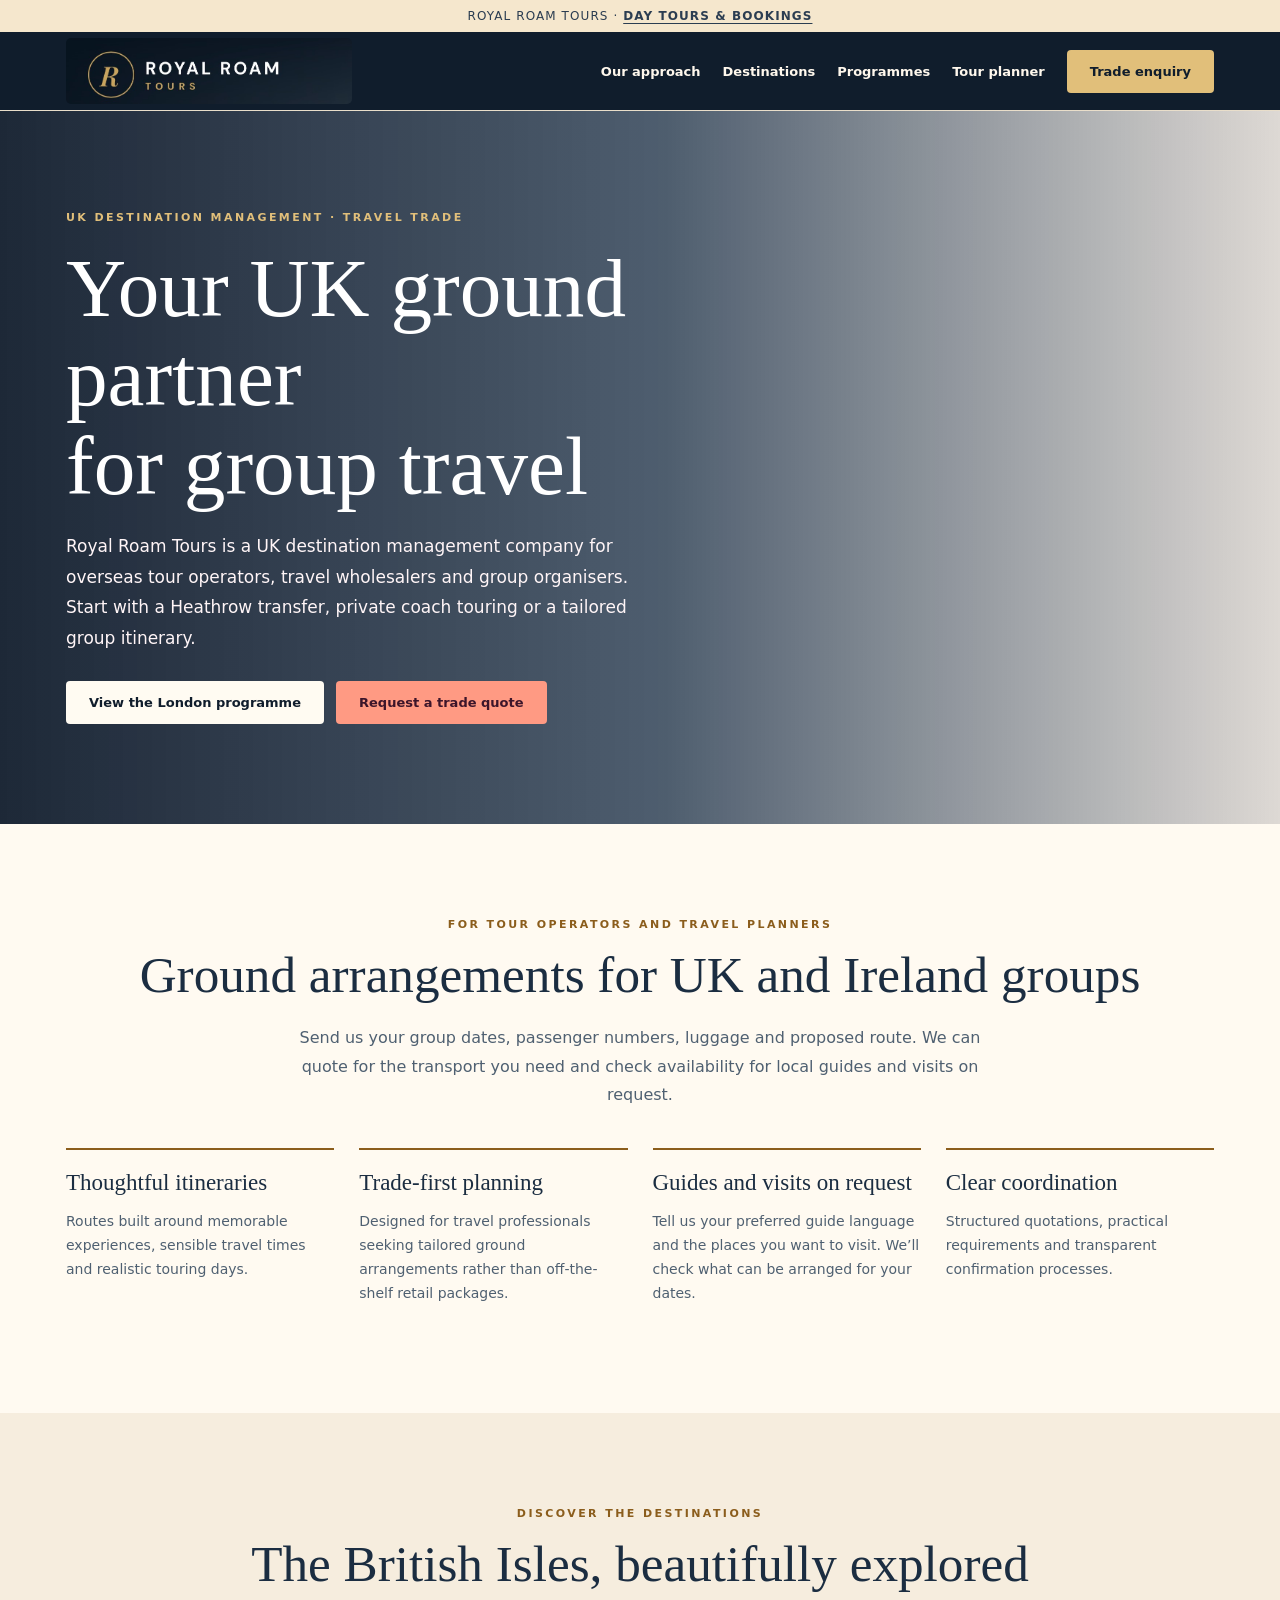
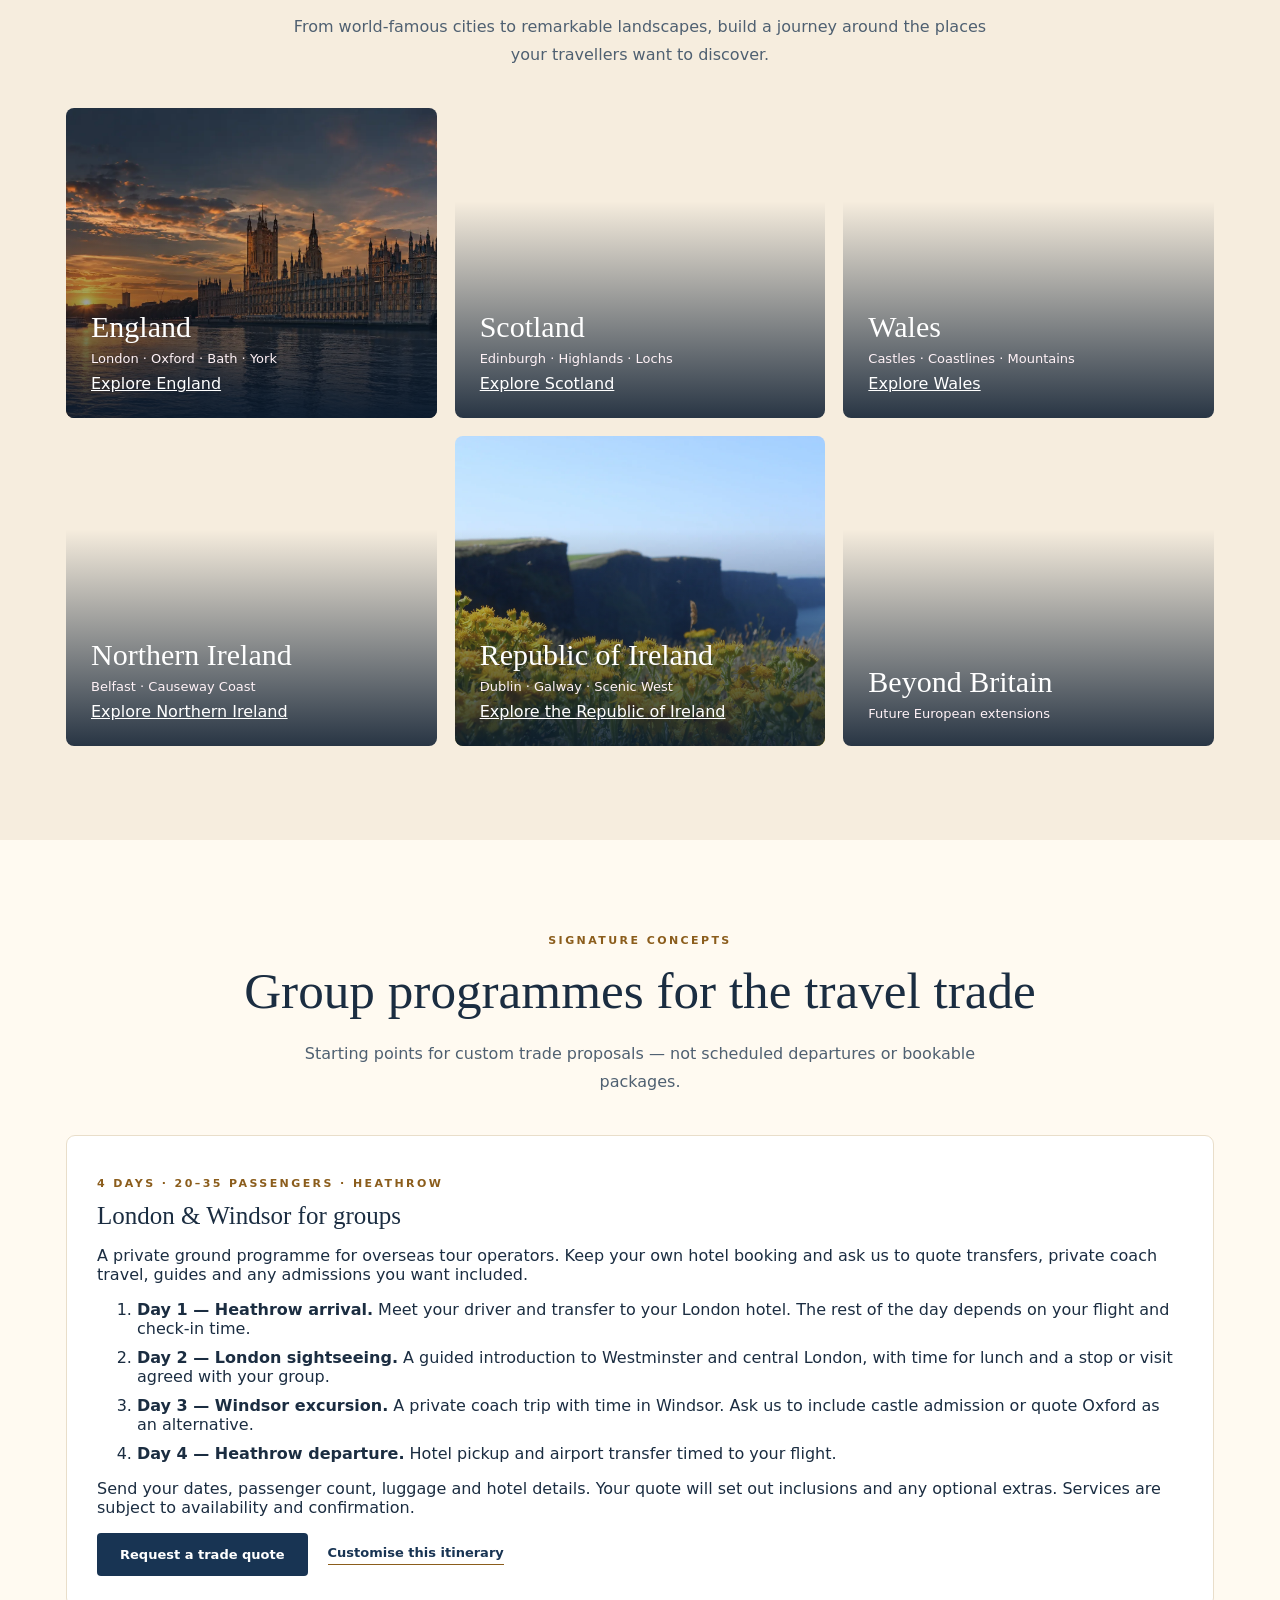
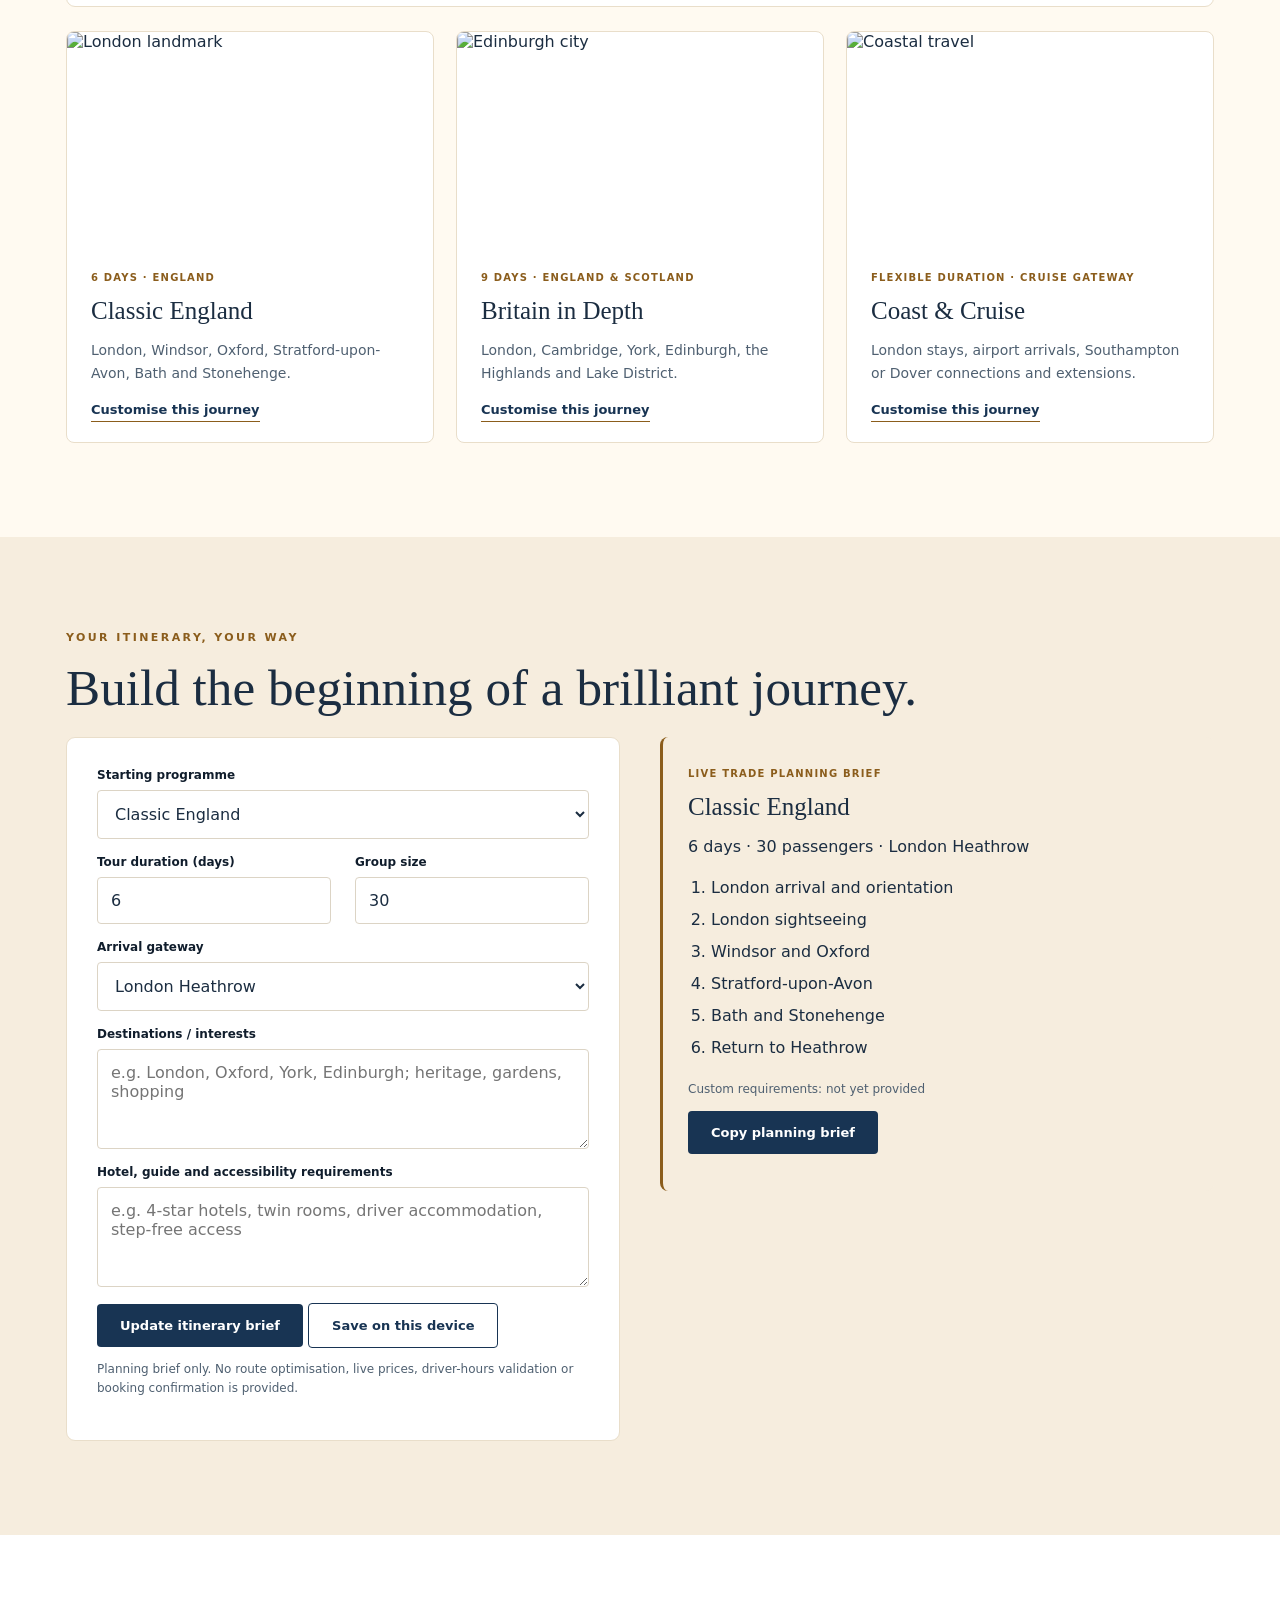
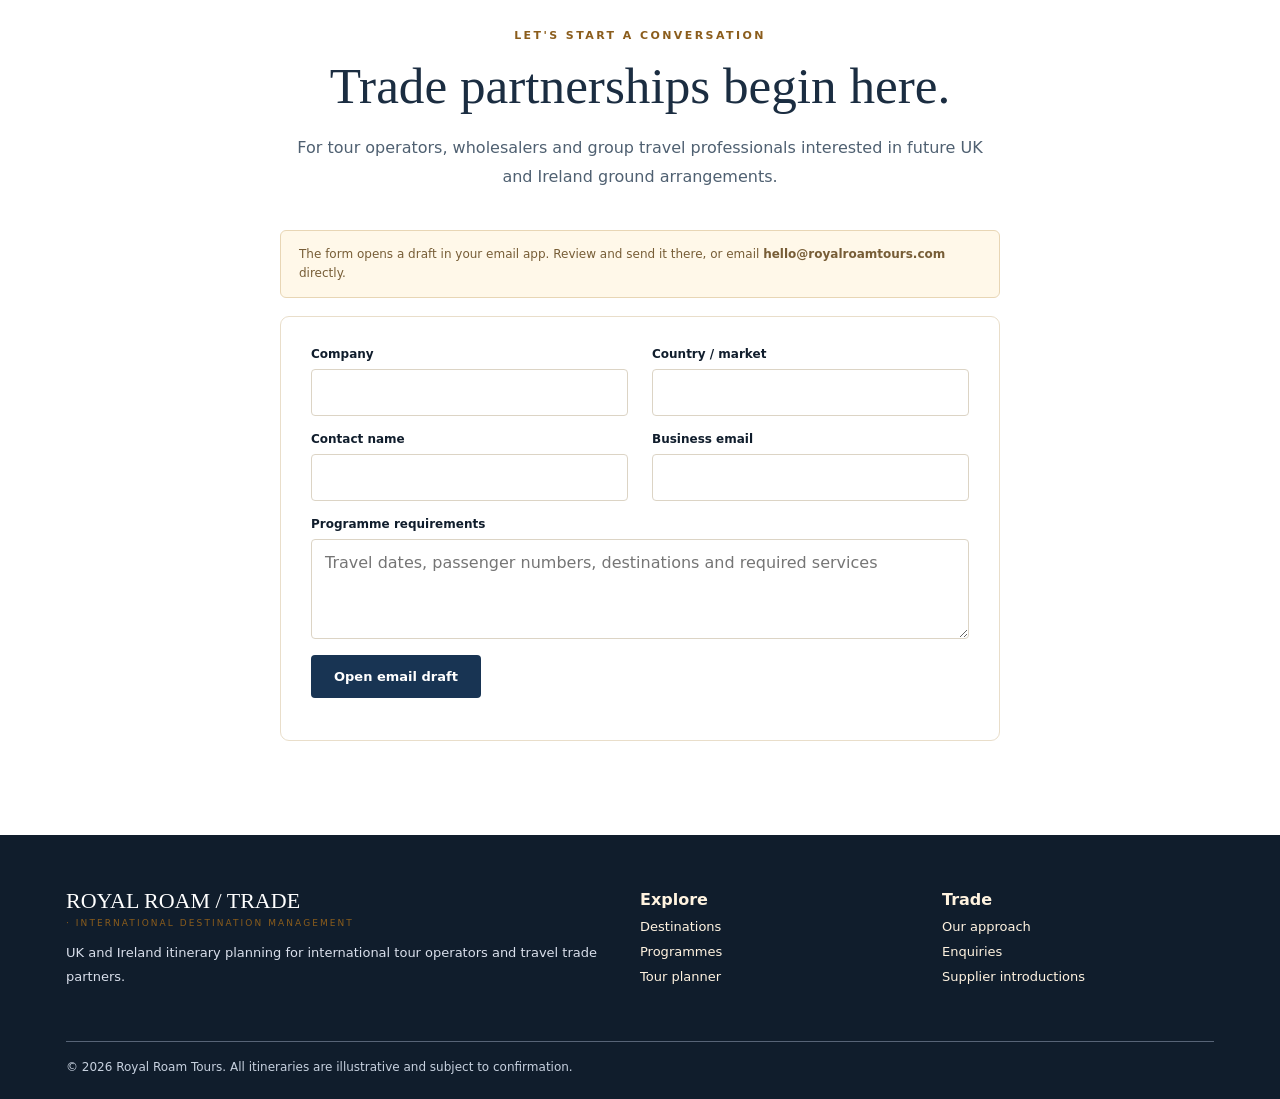
==== commit 6b4d0e6e: "Separate footer brand and tagline" ====
--- a/index.html
+++ b/index.html
@@ -25,7 +25,7 @@
   <p>Send your dates, passenger count, luggage and hotel details. Your quote will set out inclusions and any optional extras. Services are subject to availability and confirmation.</p>
   <div class="london-programme-actions"><a href="#contact" class="btn" id="london-quote">Request a trade quote</a><a href="#planner" class="textlink" data-programme="London &amp; Windsor">Customise this itinerary</a></div>
 </article>
-<div class="grid"><article class="card"><img loading="lazy" src="https://images.unsplash.com/photo-1486299267070-83823f5448dd?w=800&q=80" alt="London landmark"><div class="cardbody"><span class="pill">6 days · England</span><h3>Classic England</h3><p>London, Windsor, Oxford, Stratford-upon-Avon, Bath and Stonehenge.</p><a href="#planner" class="textlink" data-programme="Classic England">Customise this journey</a></div></article><article class="card"><img loading="lazy" src="https://images.unsplash.com/photo-1506377585622-bedcbb027afc?w=800&q=80" alt="Edinburgh city"><div class="cardbody"><span class="pill">9 days · England & Scotland</span><h3>Britain in Depth</h3><p>London, Cambridge, York, Edinburgh, the Highlands and Lake District.</p><a href="#planner" class="textlink" data-programme="Britain in Depth">Customise this journey</a></div></article><article class="card"><img loading="lazy" src="https://images.unsplash.com/photo-1544551763-46a013bb70d5?w=800&q=80" alt="Coastal travel"><div class="cardbody"><span class="pill">Flexible duration · Cruise gateway</span><h3>Coast & Cruise</h3><p>London stays, airport arrivals, Southampton or Dover connections and extensions.</p><a href="#planner" class="textlink" data-programme="Coast & Cruise">Customise this journey</a></div></article></div></div></section><section class="section band" id="planner"><div class="wrap"><div class="eyebrow">Your itinerary, your way</div><h2>Build the beginning of a brilliant journey.</h2><div class="builder"><form class="panel" id="plannerForm"><div class="field"><label for="programme">Starting programme</label><select id="programme"><option>Classic England</option><option>London &amp; Windsor</option><option>Britain in Depth</option><option>Coast & Cruise</option><option>Custom programme</option></select></div><div class="two"><div class="field"><label for="days">Tour duration (days)</label><input id="days" type="number" min="1" max="30" value="6"></div><div class="field"><label for="pax">Group size</label><input id="pax" type="number" min="1" max="100" value="30"></div></div><div class="field"><label for="start">Arrival gateway</label><select id="start"><option>London Heathrow</option><option>London Gatwick</option><option>Manchester</option><option>Edinburgh</option><option>Other / to confirm</option></select></div><div class="field"><label for="interests">Destinations / interests</label><textarea id="interests" placeholder="e.g. London, Oxford, York, Edinburgh; heritage, gardens, shopping"></textarea></div><div class="field"><label for="requirements">Hotel, guide and accessibility requirements</label><textarea id="requirements" placeholder="e.g. 4-star hotels, twin rooms, driver accommodation, step-free access"></textarea></div><button class="btn" type="submit">Update itinerary brief</button> <button class="btn outline" type="button" id="save">Save on this device</button><p class="small">Planning brief only. No route optimisation, live prices, driver-hours validation or booking confirmation is provided.</p></form><div class="preview"><span class="pill">Live trade planning brief</span><h3 id="previewTitle">Classic England</h3><p id="previewMeta">6 days · 30 passengers · London Heathrow</p><ol id="previewStops"><li>London arrival and orientation</li><li>London sightseeing</li><li>Windsor and Oxford</li><li>Stratford-upon-Avon</li><li>Bath and Stonehenge</li><li>Return to Heathrow</li></ol><p id="previewReq" class="small">Custom requirements: not yet provided.</p><button class="btn" id="brief" type="button">Copy planning brief</button><div class="status" id="status" role="status"></div></div></div></div></section><section class="section contact" id="contact"><div class="wrap"><div class="eyebrow center">Let's start a conversation</div><h2 class="center">Trade partnerships begin here.</h2><p class="intro center">For tour operators, wholesalers and group travel professionals interested in future UK and Ireland ground arrangements.</p><div style="max-width:720px;margin:auto"><div class="notice">The form opens a draft in your email app. Review and send it there, or email <a href="mailto:hello@royalroamtours.com"><strong>hello@royalroamtours.com</strong></a> directly.</div><form class="panel" id="enquiry" style="margin-top:18px"><div class="two"><div class="field"><label for="company">Company</label><input id="company" required></div><div class="field"><label for="market">Country / market</label><input id="market" required></div></div><div class="two"><div class="field"><label for="contactname">Contact name</label><input id="contactname" required></div><div class="field"><label for="email">Business email</label><input id="email" type="email" required></div></div><div class="field"><label for="enquirydetails">Programme requirements</label><textarea id="enquirydetails" required placeholder="Travel dates, passenger numbers, destinations and required services"></textarea></div><button class="btn" type="submit">Open email draft</button><p class="status" id="enquiryStatus" role="status"></p></form></div></div></section></main><footer class="footer"><div class="wrap"><div class="footergrid"><div><div class="brand" style="color:#fff">ROYAL ROAM / TRADE<small>INTERNATIONAL DESTINATION MANAGEMENT</small></div><p>UK and Ireland itinerary planning for international tour operators and travel trade partners.</p></div><div><b>Explore</b><a href="#destinations">Destinations</a><a href="#programmes">Programmes</a><a href="#planner">Tour planner</a></div><div><b>Trade</b><a href="#about">Our approach</a><a href="#contact">Enquiries</a><a href="#contact">Supplier introductions</a></div></div><div class="copyright">© <span id="year"></span> Royal Roam Tours. All itineraries are illustrative and subject to confirmation.</div></div></footer><script>
+<div class="grid"><article class="card"><img loading="lazy" src="https://images.unsplash.com/photo-1486299267070-83823f5448dd?w=800&q=80" alt="London landmark"><div class="cardbody"><span class="pill">6 days · England</span><h3>Classic England</h3><p>London, Windsor, Oxford, Stratford-upon-Avon, Bath and Stonehenge.</p><a href="#planner" class="textlink" data-programme="Classic England">Customise this journey</a></div></article><article class="card"><img loading="lazy" src="https://images.unsplash.com/photo-1506377585622-bedcbb027afc?w=800&q=80" alt="Edinburgh city"><div class="cardbody"><span class="pill">9 days · England & Scotland</span><h3>Britain in Depth</h3><p>London, Cambridge, York, Edinburgh, the Highlands and Lake District.</p><a href="#planner" class="textlink" data-programme="Britain in Depth">Customise this journey</a></div></article><article class="card"><img loading="lazy" src="https://images.unsplash.com/photo-1544551763-46a013bb70d5?w=800&q=80" alt="Coastal travel"><div class="cardbody"><span class="pill">Flexible duration · Cruise gateway</span><h3>Coast & Cruise</h3><p>London stays, airport arrivals, Southampton or Dover connections and extensions.</p><a href="#planner" class="textlink" data-programme="Coast & Cruise">Customise this journey</a></div></article></div></div></section><section class="section band" id="planner"><div class="wrap"><div class="eyebrow">Your itinerary, your way</div><h2>Build the beginning of a brilliant journey.</h2><div class="builder"><form class="panel" id="plannerForm"><div class="field"><label for="programme">Starting programme</label><select id="programme"><option>Classic England</option><option>London &amp; Windsor</option><option>Britain in Depth</option><option>Coast & Cruise</option><option>Custom programme</option></select></div><div class="two"><div class="field"><label for="days">Tour duration (days)</label><input id="days" type="number" min="1" max="30" value="6"></div><div class="field"><label for="pax">Group size</label><input id="pax" type="number" min="1" max="100" value="30"></div></div><div class="field"><label for="start">Arrival gateway</label><select id="start"><option>London Heathrow</option><option>London Gatwick</option><option>Manchester</option><option>Edinburgh</option><option>Other / to confirm</option></select></div><div class="field"><label for="interests">Destinations / interests</label><textarea id="interests" placeholder="e.g. London, Oxford, York, Edinburgh; heritage, gardens, shopping"></textarea></div><div class="field"><label for="requirements">Hotel, guide and accessibility requirements</label><textarea id="requirements" placeholder="e.g. 4-star hotels, twin rooms, driver accommodation, step-free access"></textarea></div><button class="btn" type="submit">Update itinerary brief</button> <button class="btn outline" type="button" id="save">Save on this device</button><p class="small">Planning brief only. No route optimisation, live prices, driver-hours validation or booking confirmation is provided.</p></form><div class="preview"><span class="pill">Live trade planning brief</span><h3 id="previewTitle">Classic England</h3><p id="previewMeta">6 days · 30 passengers · London Heathrow</p><ol id="previewStops"><li>London arrival and orientation</li><li>London sightseeing</li><li>Windsor and Oxford</li><li>Stratford-upon-Avon</li><li>Bath and Stonehenge</li><li>Return to Heathrow</li></ol><p id="previewReq" class="small">Custom requirements: not yet provided.</p><button class="btn" id="brief" type="button">Copy planning brief</button><div class="status" id="status" role="status"></div></div></div></div></section><section class="section contact" id="contact"><div class="wrap"><div class="eyebrow center">Let's start a conversation</div><h2 class="center">Trade partnerships begin here.</h2><p class="intro center">For tour operators, wholesalers and group travel professionals interested in future UK and Ireland ground arrangements.</p><div style="max-width:720px;margin:auto"><div class="notice">The form opens a draft in your email app. Review and send it there, or email <a href="mailto:hello@royalroamtours.com"><strong>hello@royalroamtours.com</strong></a> directly.</div><form class="panel" id="enquiry" style="margin-top:18px"><div class="two"><div class="field"><label for="company">Company</label><input id="company" required></div><div class="field"><label for="market">Country / market</label><input id="market" required></div></div><div class="two"><div class="field"><label for="contactname">Contact name</label><input id="contactname" required></div><div class="field"><label for="email">Business email</label><input id="email" type="email" required></div></div><div class="field"><label for="enquirydetails">Programme requirements</label><textarea id="enquirydetails" required placeholder="Travel dates, passenger numbers, destinations and required services"></textarea></div><button class="btn" type="submit">Open email draft</button><p class="status" id="enquiryStatus" role="status"></p></form></div></div></section></main><footer class="footer"><div class="wrap"><div class="footergrid"><div><div class="brand" style="color:#fff">ROYAL ROAM / TRADE <small>· INTERNATIONAL DESTINATION MANAGEMENT</small></div><p>UK and Ireland itinerary planning for international tour operators and travel trade partners.</p></div><div><b>Explore</b><a href="#destinations">Destinations</a><a href="#programmes">Programmes</a><a href="#planner">Tour planner</a></div><div><b>Trade</b><a href="#about">Our approach</a><a href="#contact">Enquiries</a><a href="#contact">Supplier introductions</a></div></div><div class="copyright">© <span id="year"></span> Royal Roam Tours. All itineraries are illustrative and subject to confirmation.</div></div></footer><script>
 const $=id=>document.getElementById(id);$('year').textContent=new Date().getFullYear();$('menu').onclick=()=>{const open=$('links').classList.toggle('open');$('menu').setAttribute('aria-expanded',String(open))};document.querySelectorAll('.links a').forEach(a=>a.addEventListener('click',()=>{$('links').classList.remove('open');$('menu').setAttribute('aria-expanded','false')}));const routes={'London & Windsor':['Heathrow arrival and hotel transfer','Guided London sightseeing','Private Windsor excursion (Oxford option)','Hotel pickup and Heathrow departure'],'Classic England':['London arrival and orientation','London sightseeing','Windsor and Oxford','Stratford-upon-Avon','Bath and Stonehenge','Return to Heathrow'],'Britain in Depth':['London arrival','London sightseeing','Cambridge and York','York to Edinburgh','Edinburgh sightseeing','Scottish Highlands','Highlands to Lake District','Lake District and southbound travel','Departure transfer'],'Coast & Cruise':['Airport or cruise gateway arrival','London stay or guided sightseeing','Port transfer or cruise extension'],'Custom programme':['Arrival and welcome','Tailored destination visits','Departure transfer']};let brief='';function update(){const name=$('programme').value,days=Number($('days').value)||1,pax=Number($('pax').value)||1,gate=$('start').value,interest=$('interests').value.trim(),req=$('requirements').value.trim();$('previewTitle').textContent=name;$('previewMeta').textContent=`${days} days · ${pax} passengers · ${gate}`;let stops=routes[name]||routes['Custom programme'];if(interest)stops=['Arrival via '+gate,...interest.split(/[,\n]/).map(s=>s.trim()).filter(Boolean).slice(0,15),'Departure transfer'];$('previewStops').replaceChildren(...stops.map(s=>{const li=document.createElement('li');li.textContent=s;return li}));$('previewReq').textContent='Custom requirements: '+(req||'not yet provided');brief=`Trade itinerary planning brief\nProgramme: ${name}\nDuration: ${days} days\nGroup size: ${pax}\nArrival: ${gate}\nStops / interests: ${interest||stops.join('; ')}\nRequirements: ${req||'To confirm'}\n\nIndicative planning only; subject to feasibility, supplier confirmation and compliance checks.`;return {name,days,pax,gate,interest,req}}$('plannerForm').onsubmit=e=>{e.preventDefault();update();$('status').textContent='Planning brief updated.'};document.querySelectorAll('[data-programme]').forEach(a=>a.onclick=()=>{$('programme').value=a.dataset.programme;$('days').value=a.dataset.programme==='London & Windsor'?4:a.dataset.programme==='Britain in Depth'?9:a.dataset.programme==='Coast & Cruise'?3:6;update()});$('save').onclick=()=>{const data=update();try{localStorage.setItem('dmc-draft',JSON.stringify(data));$('status').textContent='Saved locally in this browser.'}catch{$('status').textContent='Local storage unavailable; use Copy planning brief.'}};$('brief').onclick=async()=>{update();try{await navigator.clipboard.writeText(brief);$('status').textContent='Planning brief copied.'}catch{$('status').textContent='Clipboard unavailable. Select and copy the preview manually.'}};try{const draft=JSON.parse(localStorage.getItem('dmc-draft')||'null');if(draft){$('programme').value=draft.name;$('days').value=draft.days;$('pax').value=draft.pax;$('start').value=draft.gate;$('interests').value=draft.interest;$('requirements').value=draft.req}}catch{}update();$('enquiry').onsubmit=async e=>{e.preventDefault();const text=`DMC trade enquiry (draft)\nCompany: ${$('company').value}\nMarket: ${$('market').value}\nContact: ${$('contactname').value}\nEmail: ${$('email').value}\nRequirements: ${$('enquirydetails').value}`;$('enquiryStatus').textContent='Send the draft from your email app to complete your enquiry.';window.location.href='mailto:hello@royalroamtours.com?subject='+encodeURIComponent('Royal Roam Tours trade enquiry')+'&body='+encodeURIComponent(text);};
 
 $('london-quote').addEventListener('click',()=>{const details=$('enquirydetails');if(!details.value.trim())details.value='London & Windsor — four-day group programme\nTravel dates: \nPassenger count: \nHotel and luggage: \nGuide or admission requirements: ';});
